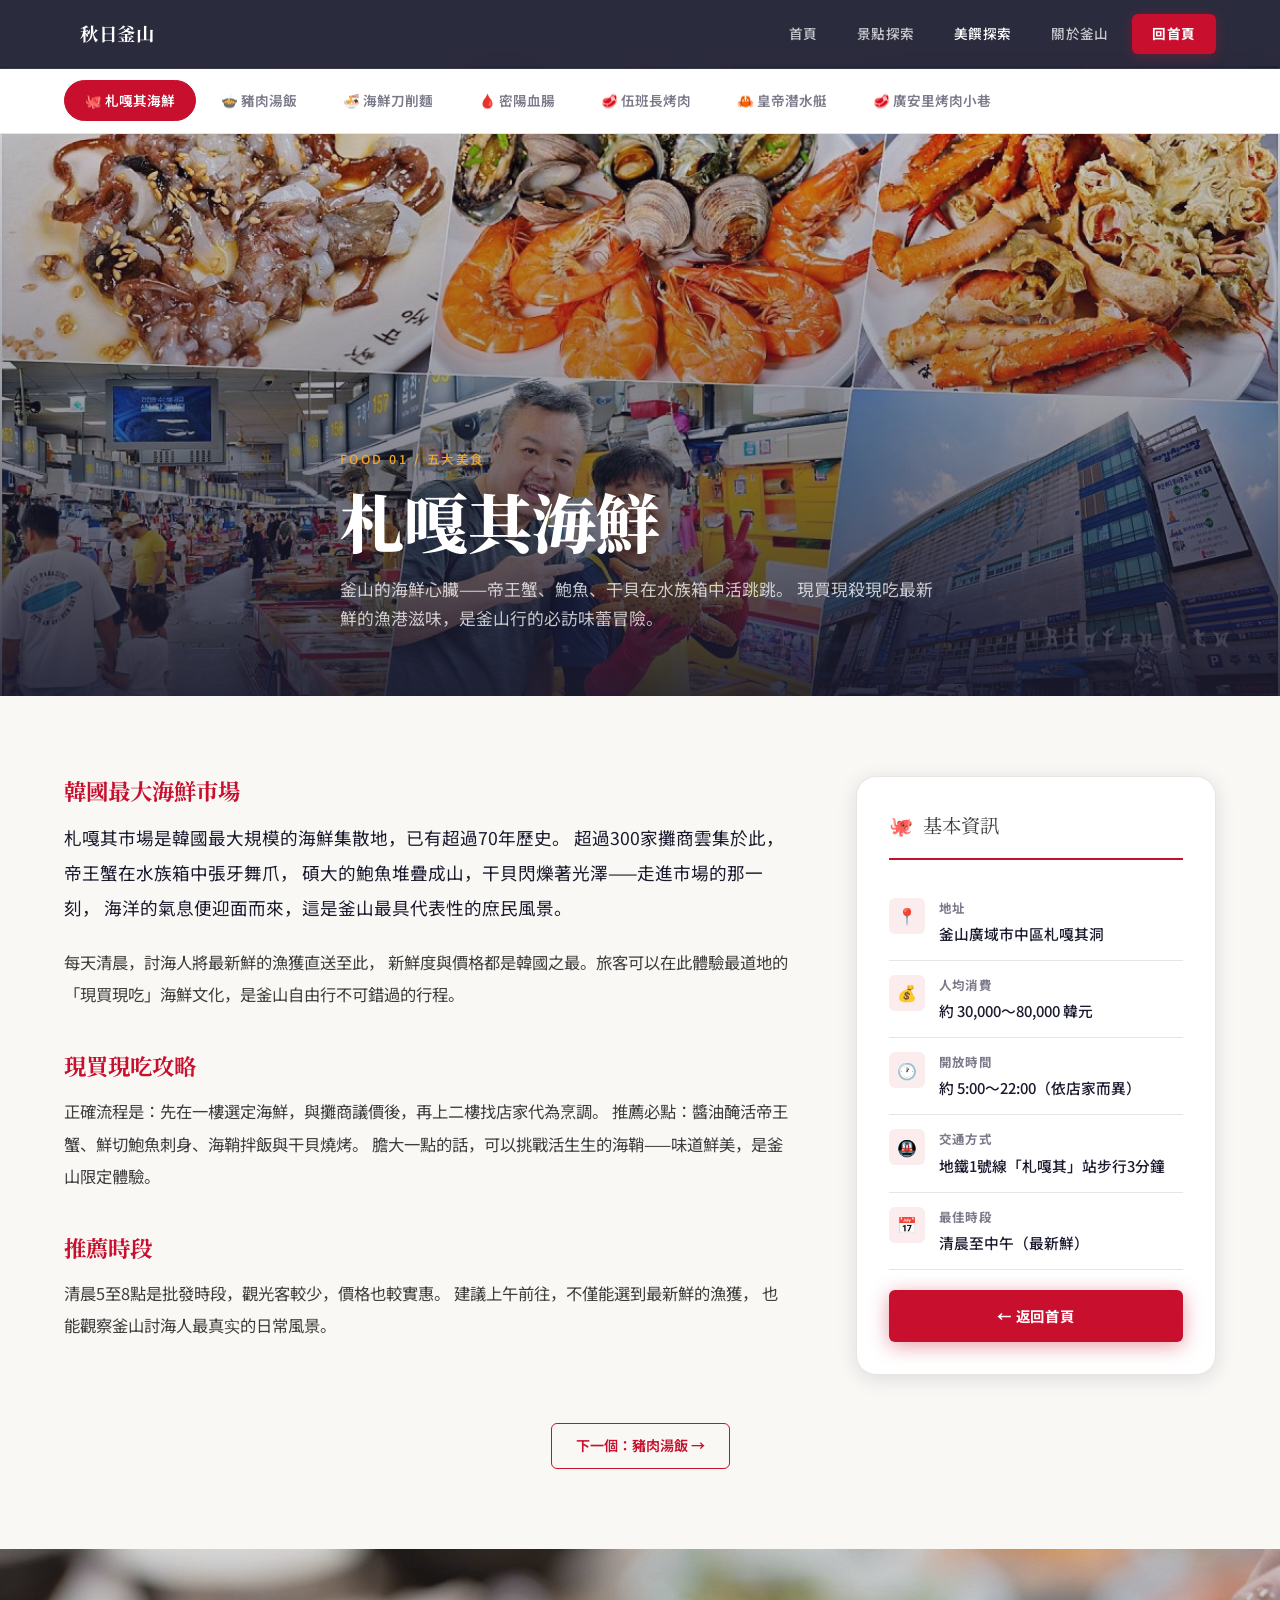
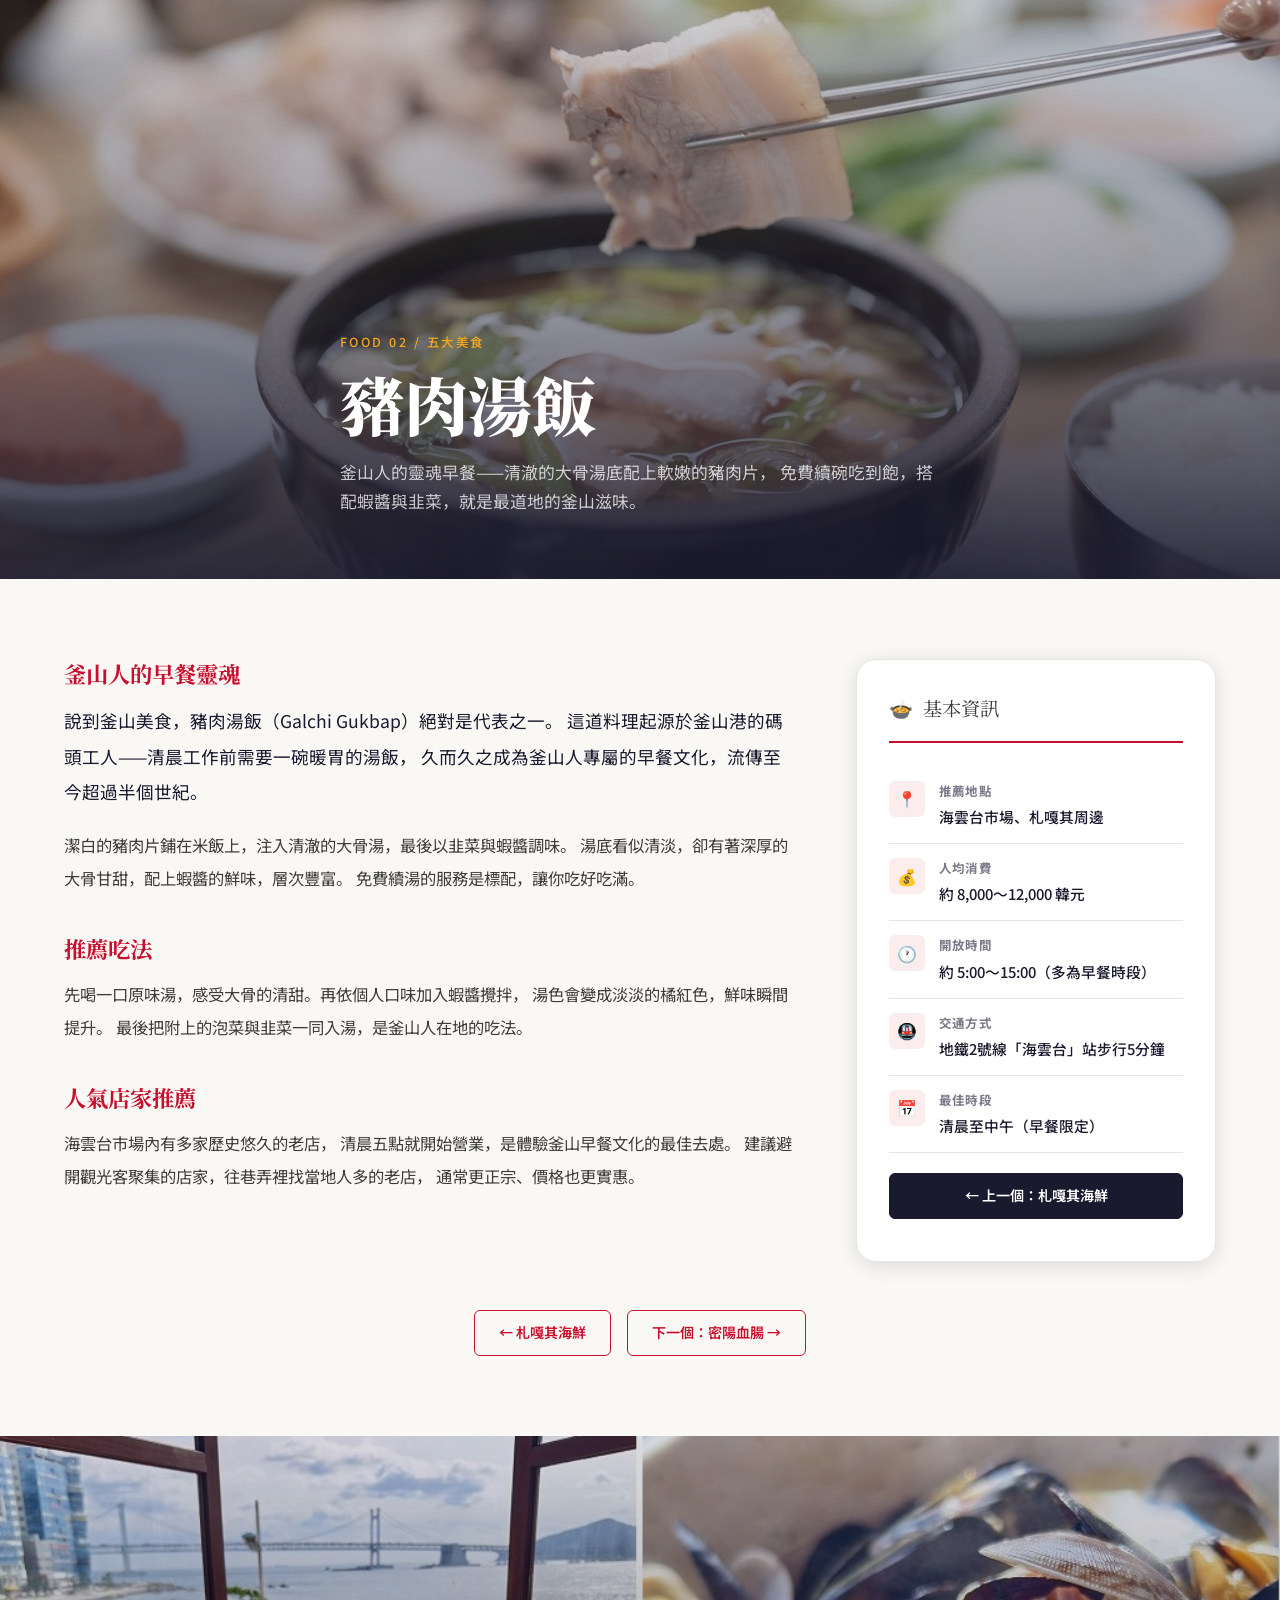
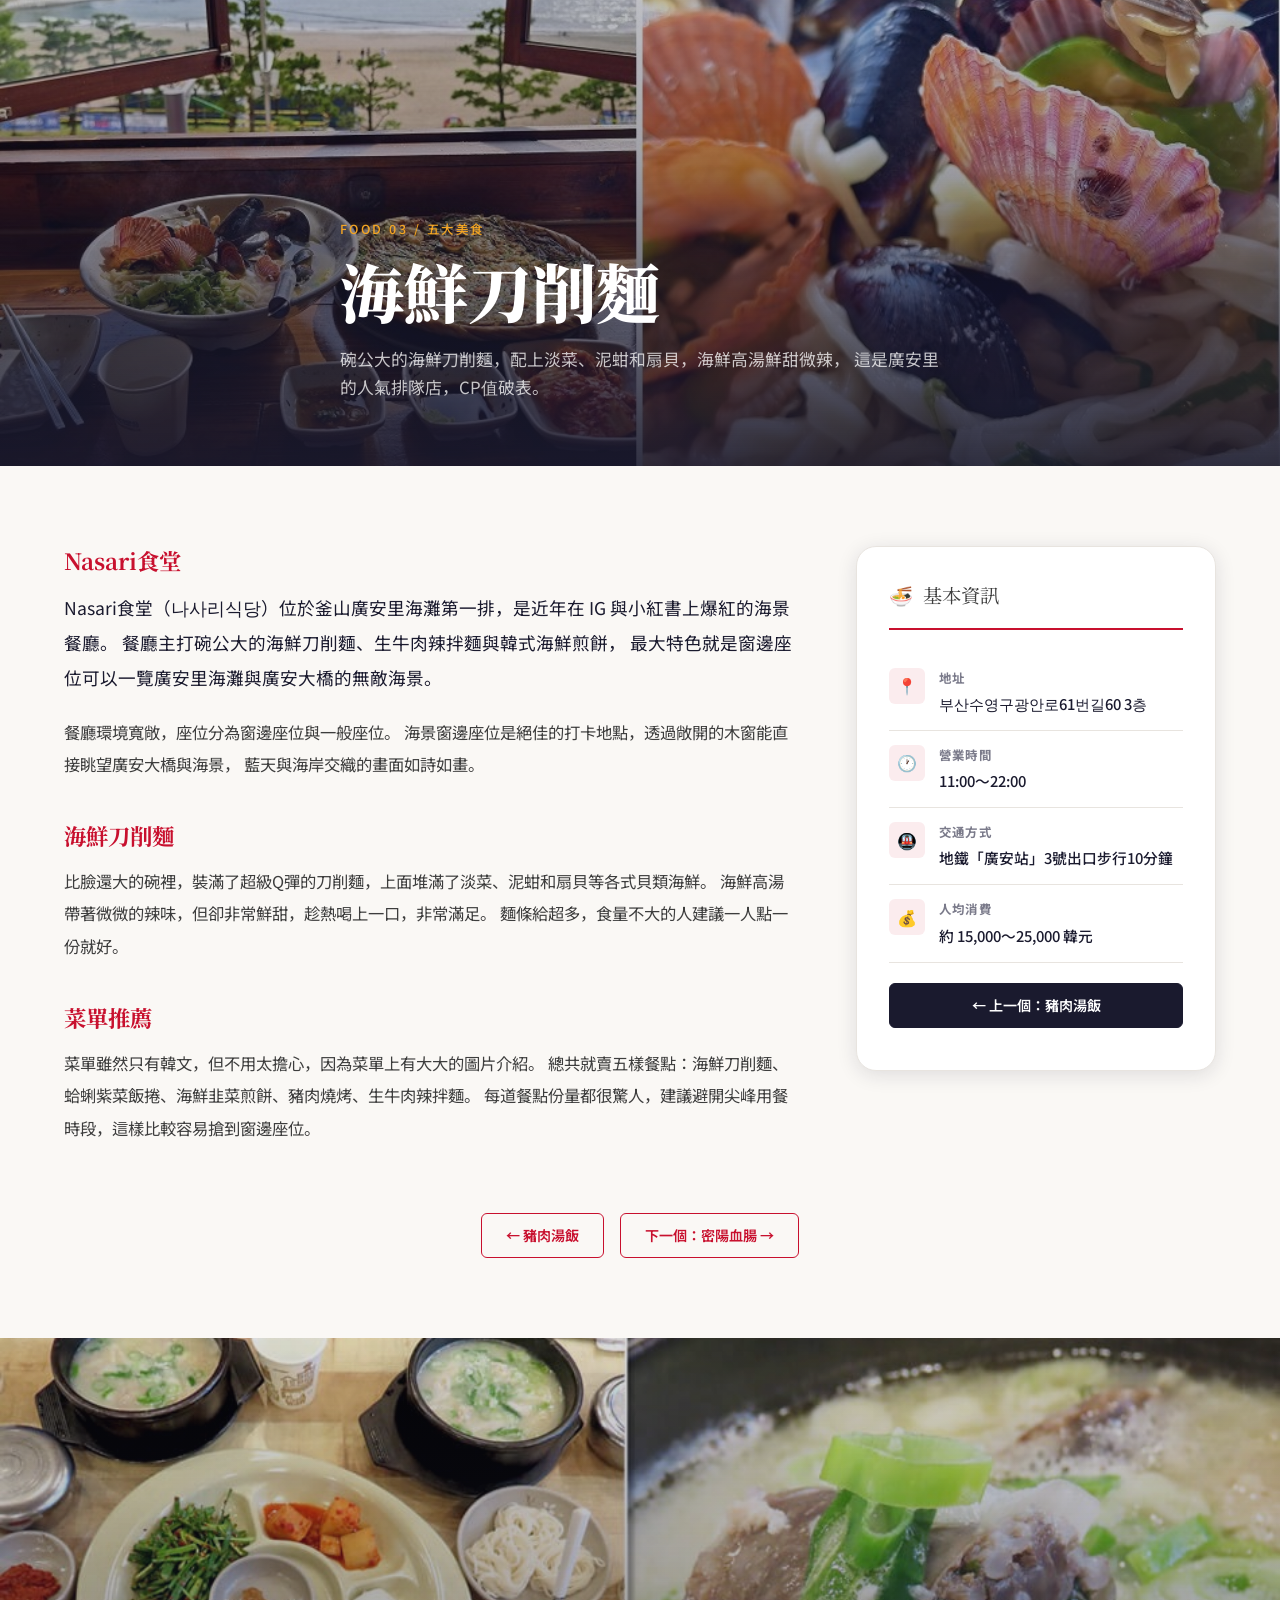
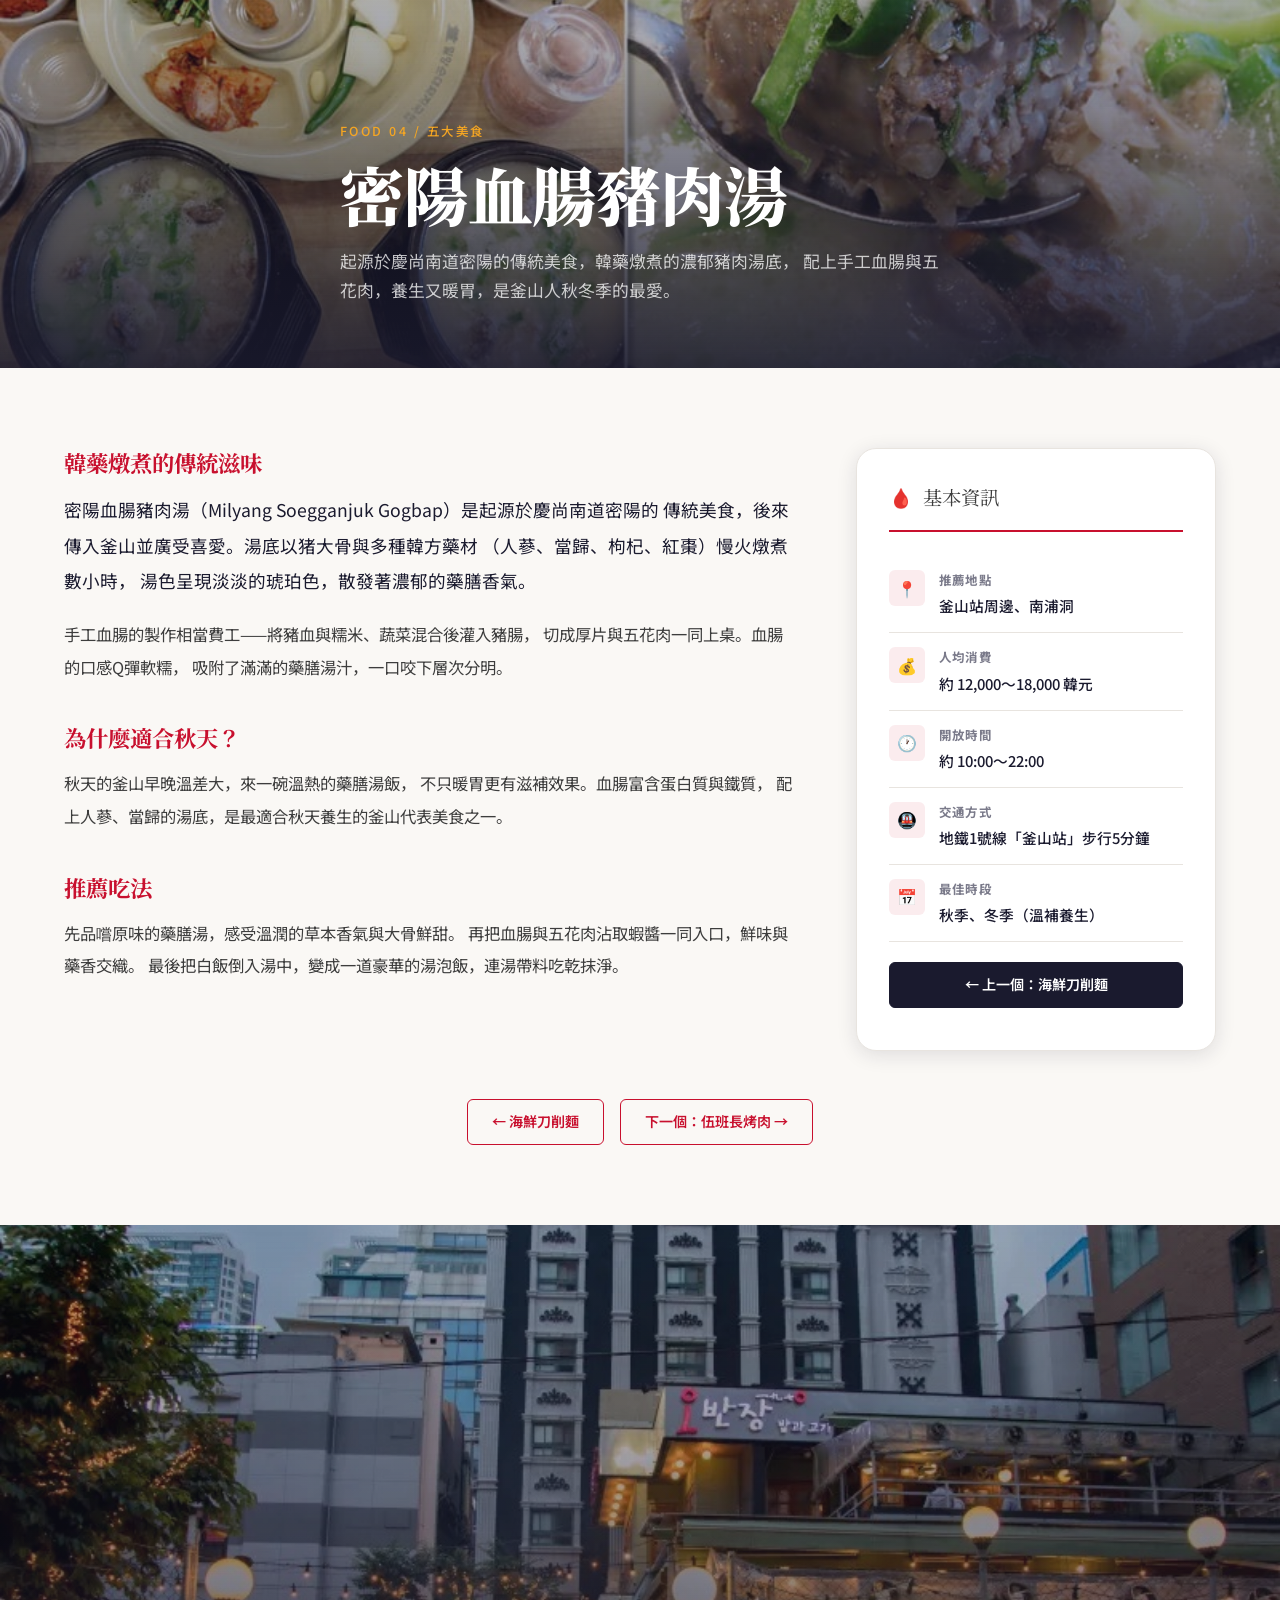
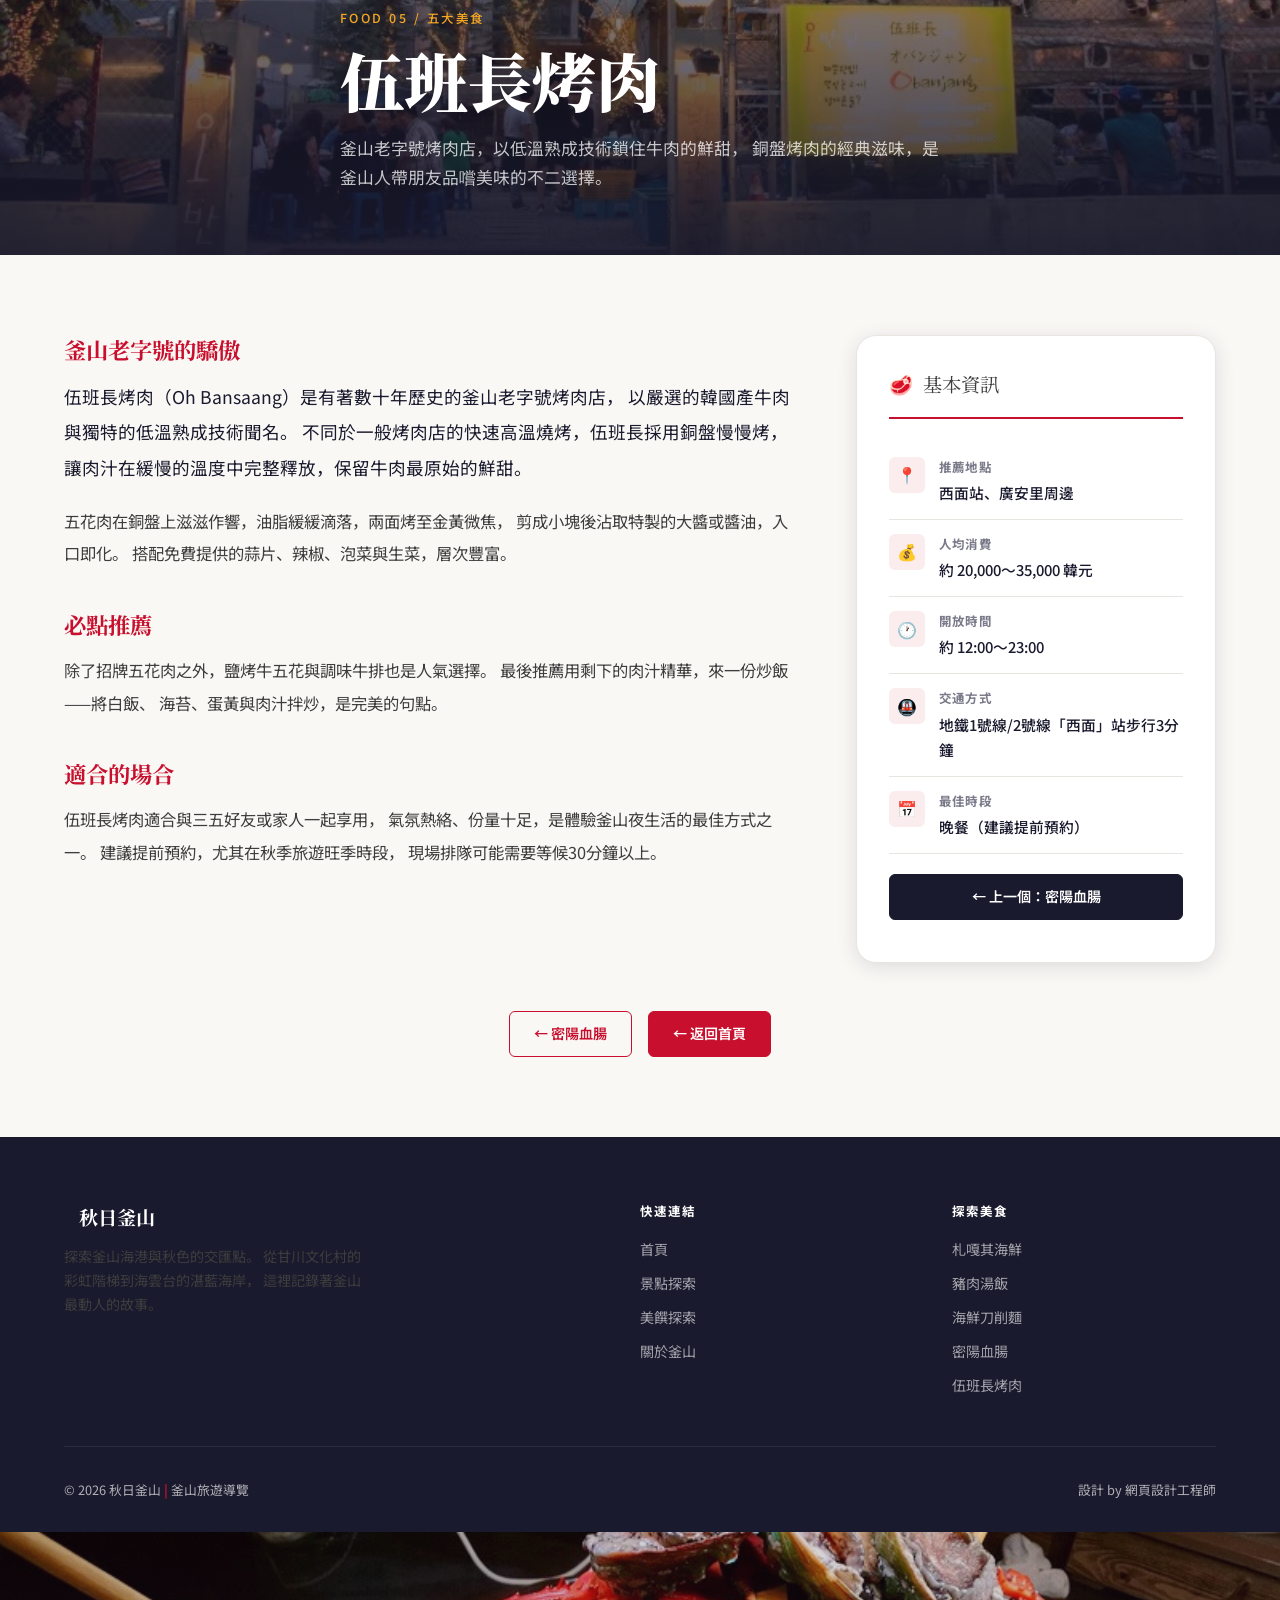
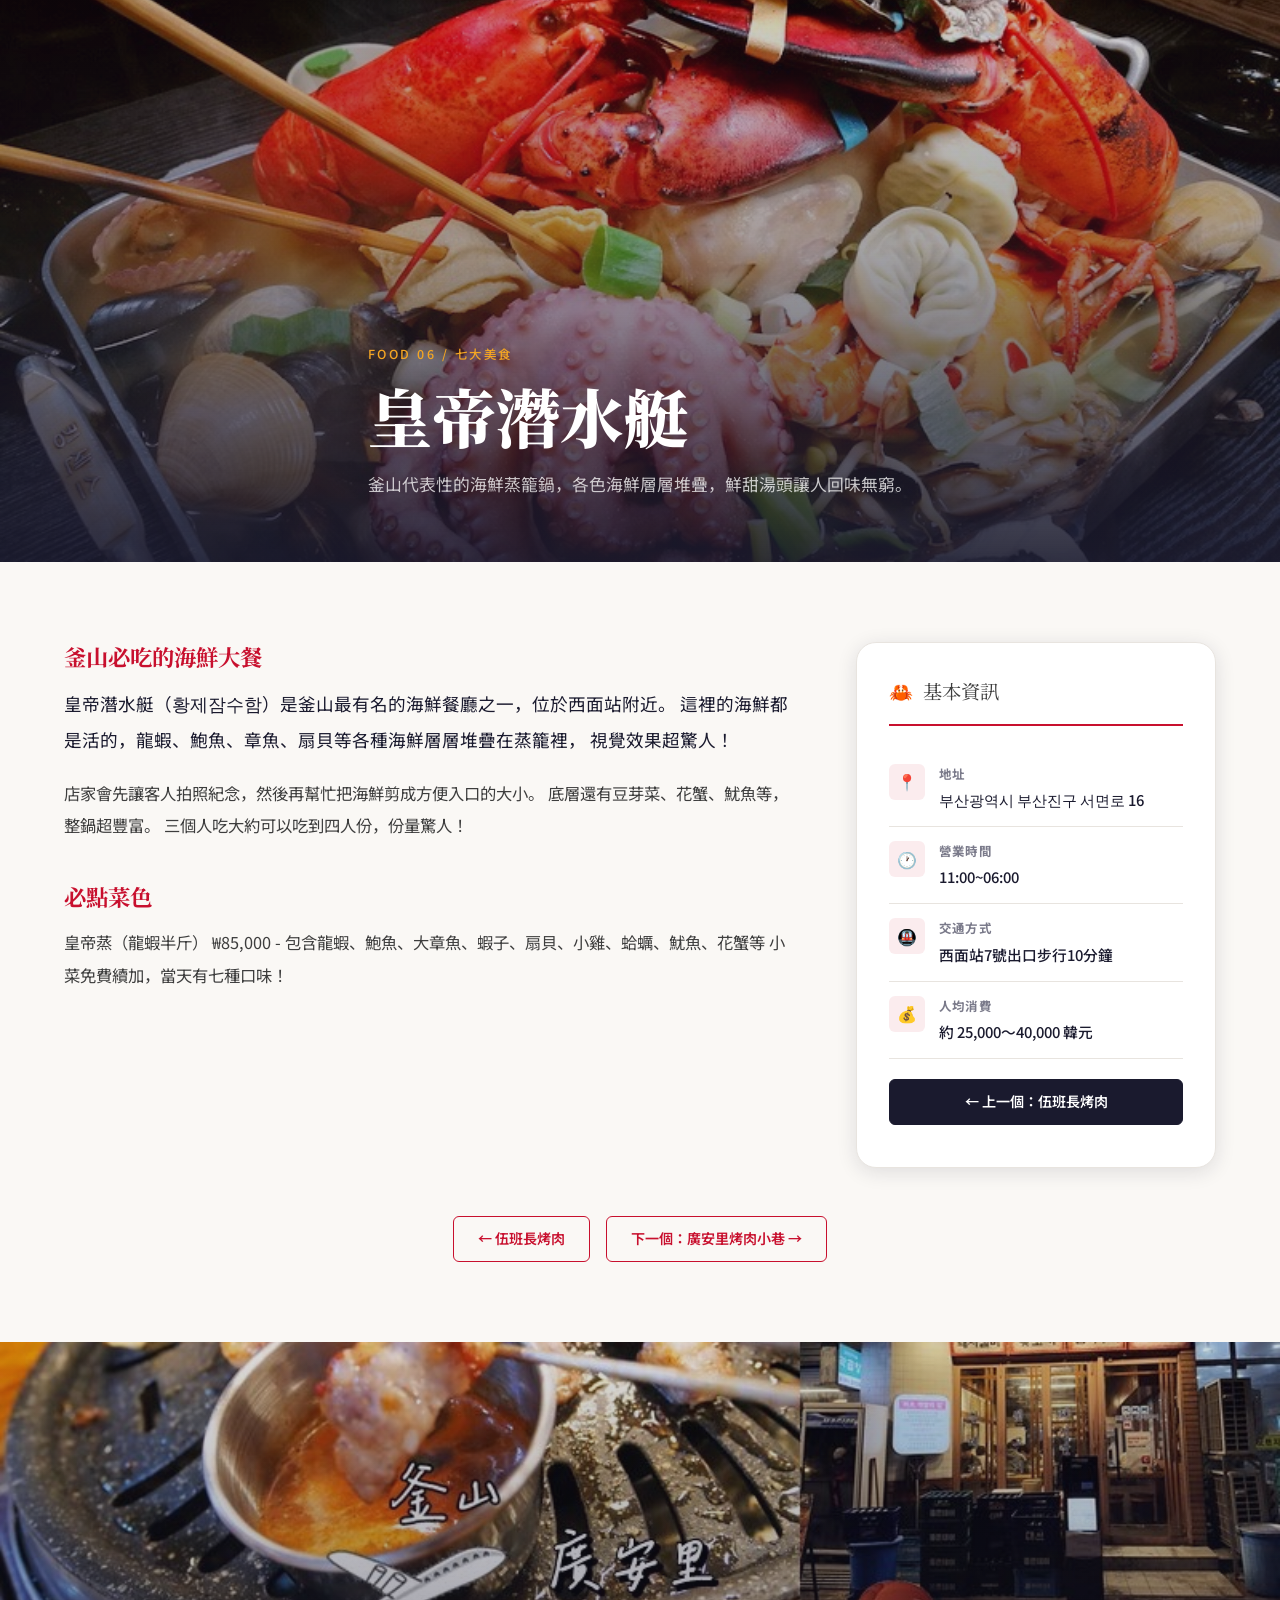
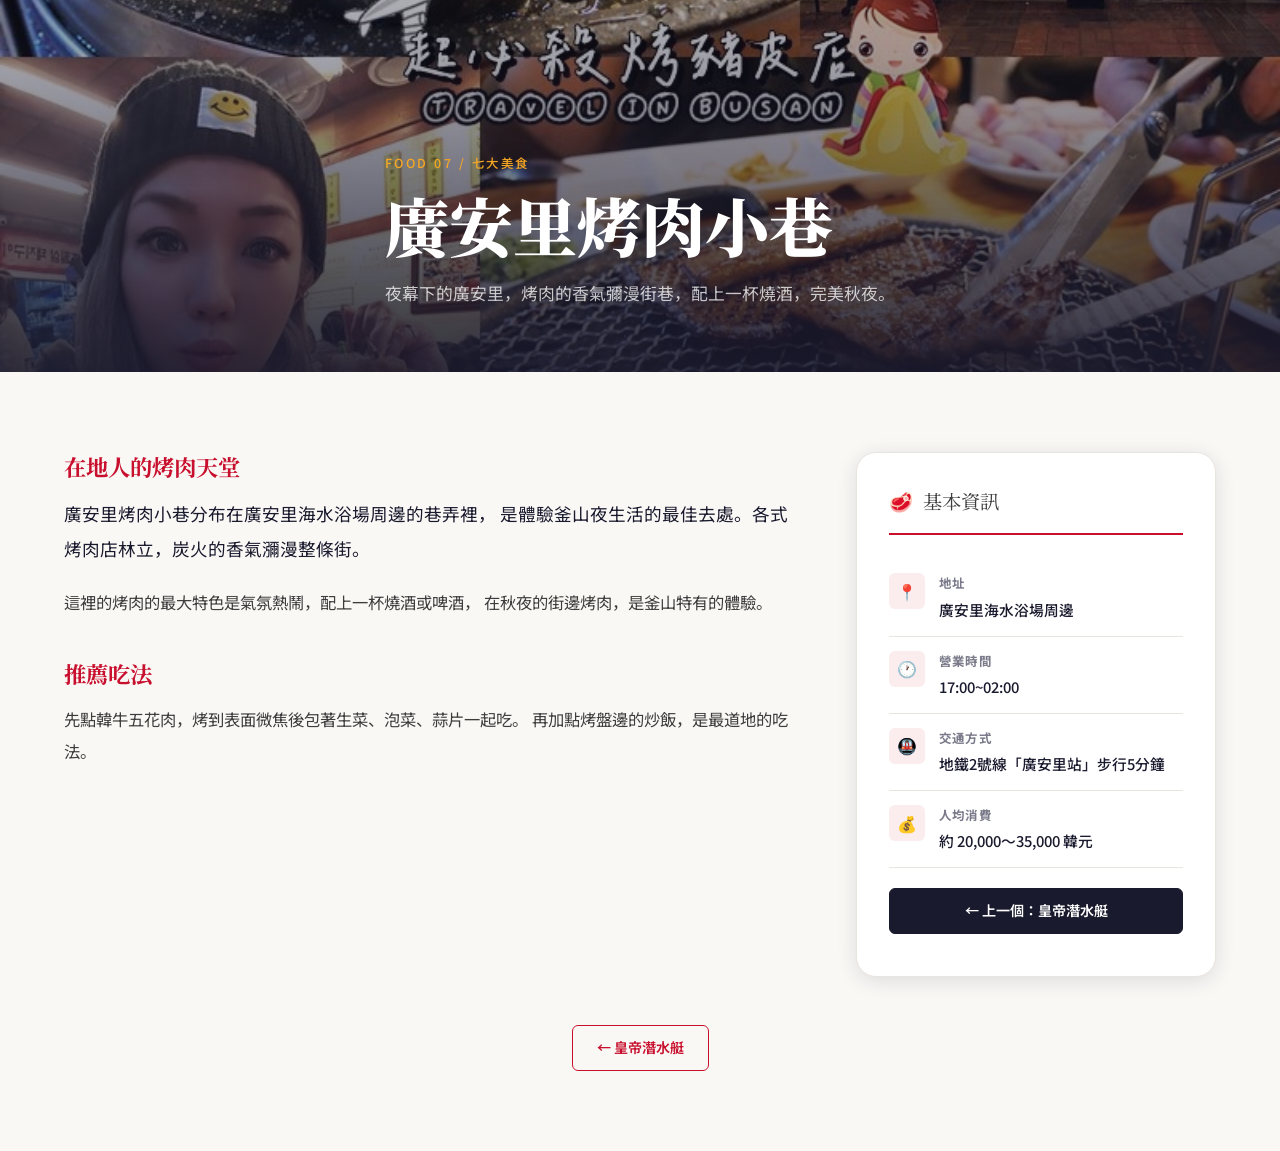
==== food.html @ 6a8ee2a2 "Fix food paths - 札嘎其&豬肉湯飯用food_08/food_09" ====
<!DOCTYPE html>
<html lang="zh-TW">
<head>
  <meta charset="UTF-8">
  <meta name="viewport" content="width=device-width, initial-scale=1.0">
  <title>美饌探索 | 秋日釜山</title>
  <meta name="description" content="探索釜山五大精選美食：札嘎其海鮮、豬肉湯飯、海鮮刀削麵、密陽血腸豬肉湯、伍班長烤肉。完整美食攻略與推薦。">
  <meta name="theme-color" content="#C8102E">

  <!-- Favicon -->
  <link rel="icon" type="image/svg+xml" href="data:image/svg+xml,<svg xmlns='http://www.w3.org/2000/svg' viewBox='0 0 100 100'><rect width='100' height='100' rx='16' fill='%230077B6'/><text y='.9em' font-size='80' x='50%' text-anchor='middle'>食</text></svg>">

  <!-- Google Fonts -->
  <link rel="preconnect" href="https://fonts.googleapis.com">
  <link rel="preconnect" href="https://fonts.gstatic.com" crossorigin>
  <link href="https://fonts.googleapis.com/css2?family=Noto+Serif+JP:wght@400;600;700;900&family=Noto+Sans+JP:wght@300;400;500;700&display=swap" rel="stylesheet">

  <!-- Stylesheet -->
  <link rel="stylesheet" href="css/style.css">

</head>
<body>

  <!-- ===================== HEADER ===================== -->
  <header class="header" id="header">
    <div class="container">
      <div class="header__inner">
        <a href="index.html" class="header__logo">
          <span class="header__logo-dot"></span>
          秋日釜山
        </a>

        <nav class="header__nav" id="headerNav">
          <a href="index.html" class="nav-link">首頁</a>
          <a href="spots.html" class="nav-link">景點探索</a>
          <a href="food.html" class="nav-link active">美饌探索</a>
          <a href="index.html#about-section" class="nav-link">關於釜山</a>
          <a href="index.html" class="nav-cta">回首頁</a>
        </nav>

        <button class="nav-toggle" id="navToggle" aria-label="開啟選單">
          <span></span>
          <span></span>
          <span></span>
        </button>
      </div>
    </div>
  </header>

  <!-- ===================== SPOTS NAVIGATION TABS ===================== -->
  <nav class="spots-nav">
    <div class="container">
      <div class="spots-nav__inner">
        <a href="#jagalchi-food" class="spots-nav__btn active" data-target="jagalchi-food">🐙 札嘎其海鮮</a>
        <a href="#galchi-gukbap" class="spots-nav__btn" data-target="galchi-gukbap">🍲 豬肉湯飯</a>
        <a href="#nasari" class="spots-nav__btn" data-target="nasari">🍜 海鮮刀削麵</a>
        <a href="#milyang" class="spots-nav__btn" data-target="milyang">🩸 密陽血腸</a>
        <a href="#ohbansang" class="spots-nav__btn" data-target="ohbansang">🥩 伍班長烤肉</a>
        <a href="#emperor-sub" class="spots-nav__btn" data-target="emperor-sub">🦀 皇帝潛水艇</a>
        <a href="#gwangalli-bbq" class="spots-nav__btn" data-target="gwangalli-bbq">🥩 廣安里烤肉小巷</a>
      </div>
    </div>
  </nav>

  <!-- ================================================================ -->
  <!-- FOOD 1: 札嘎其海鮮 -->
  <!-- ================================================================ -->
  <section class="spot-section" id="jagalchi-food">
    <div class="spot-hero">
      <div class="spot-hero__bg">
        <img src="images/food/food_08.jpg" alt="札嘎其海鮮" loading="eager">
      </div>
      <div class="spot-hero__overlay"></div>
      <div class="container">
        <div class="spot-hero__content">
          <p class="spot-hero__eyebrow">Food 01 / 五大美食</p>
          <h1 class="spot-hero__title">札嘎其海鮮</h1>
          <p class="spot-hero__subtitle">
            釜山的海鮮心臟——帝王蟹、鮑魚、干貝在水族箱中活跳跳。
            現買現殺現吃最新鮮的漁港滋味，是釜山行的必訪味蕾冒險。
          </p>
        </div>
      </div>
    </div>

    <div class="spot-detail">
      <div class="container">
        <div class="spot-detail__inner">
          <div class="spot-detail__main fade-in">
            <h3>韓國最大海鮮市場</h3>
            <p>
              札嘎其市場是韓國最大規模的海鮮集散地，已有超過70年歷史。
              超過300家攤商雲集於此，帝王蟹在水族箱中張牙舞爪，
              碩大的鮑魚堆疊成山，干貝閃爍著光澤——走進市場的那一刻，
              海洋的氣息便迎面而來，這是釜山最具代表性的庶民風景。
            </p>
            <p>
              每天清晨，討海人將最新鮮的漁獲直送至此，
              新鮮度與價格都是韓國之最。旅客可以在此體驗最道地的
              「現買現吃」海鮮文化，是釜山自由行不可錯過的行程。
            </p>

            <h3>現買現吃攻略</h3>
            <p>
              正確流程是：先在一樓選定海鮮，與攤商議價後，再上二樓找店家代為烹調。
              推薦必點：醬油醃活帝王蟹、鮮切鮑魚刺身、海鞘拌飯與干貝燒烤。
              膽大一點的話，可以挑戰活生生的海鞘——味道鮮美，是釜山限定體驗。
            </p>

            <h3>推薦時段</h3>
            <p>
              清晨5至8點是批發時段，觀光客較少，價格也較實惠。
              建議上午前往，不僅能選到最新鮮的漁獲，
              也能觀察釜山討海人最真实的日常風景。
            </p>
          </div>

          <aside class="spot-sidebar fade-in">
            <div class="spot-info-card">
              <div class="spot-info-card__title">
                <span>🐙</span> 基本資訊
              </div>
              <div class="spot-info-item">
                <div class="spot-info-item__icon">📍</div>
                <div>
                  <div class="spot-info-item__label">地址</div>
                  <div class="spot-info-item__value">釜山廣域市中區札嘎其洞</div>
                </div>
              </div>
              <div class="spot-info-item">
                <div class="spot-info-item__icon">💰</div>
                <div>
                  <div class="spot-info-item__label">人均消費</div>
                  <div class="spot-info-item__value">約 30,000〜80,000 韓元</div>
                </div>
              </div>
              <div class="spot-info-item">
                <div class="spot-info-item__icon">🕐</div>
                <div>
                  <div class="spot-info-item__label">開放時間</div>
                  <div class="spot-info-item__value">約 5:00〜22:00（依店家而異）</div>
                </div>
              </div>
              <div class="spot-info-item">
                <div class="spot-info-item__icon">🚇</div>
                <div>
                  <div class="spot-info-item__label">交通方式</div>
                  <div class="spot-info-item__value">地鐵1號線「札嘎其」站步行3分鐘</div>
                </div>
              </div>
              <div class="spot-info-item">
                <div class="spot-info-item__icon">📅</div>
                <div>
                  <div class="spot-info-item__label">最佳時段</div>
                  <div class="spot-info-item__value">清晨至中午（最新鮮）</div>
                </div>
              </div>
              <div style="margin-top: 20px;">
                <a href="index.html" class="btn btn--primary" style="width: 100%; justify-content: center;">
                  ← 返回首頁
                </a>
              </div>
            </div>
          </aside>
        </div>

        <div class="spot-detail-nav fade-in">
          <a href="#galchi-gukbap" class="spot-nav-btn">下一個：豬肉湯飯 →</a>
        </div>
      </div>
    </div>
  </section>

  <!-- ================================================================ -->
  <!-- FOOD 2: 豬肉湯飯 -->
  <!-- ================================================================ -->
  <section class="spot-section" id="galchi-gukbap">
    <div class="spot-hero">
      <div class="spot-hero__bg">
        <img src="images/food/food_09.jpg" alt="豬肉湯飯" loading="lazy">
      </div>
      <div class="spot-hero__overlay"></div>
      <div class="container">
        <div class="spot-hero__content">
          <p class="spot-hero__eyebrow">Food 02 / 五大美食</p>
          <h1 class="spot-hero__title">豬肉湯飯</h1>
          <p class="spot-hero__subtitle">
            釜山人的靈魂早餐——清澈的大骨湯底配上軟嫩的豬肉片，
            免費續碗吃到飽，搭配蝦醬與韭菜，就是最道地的釜山滋味。
          </p>
        </div>
      </div>
    </div>

    <div class="spot-detail">
      <div class="container">
        <div class="spot-detail__inner">
          <div class="spot-detail__main fade-in">
            <h3>釜山人的早餐靈魂</h3>
            <p>
              說到釜山美食，豬肉湯飯（Galchi Gukbap）絕對是代表之一。
              這道料理起源於釜山港的碼頭工人——清晨工作前需要一碗暖胃的湯飯，
              久而久之成為釜山人專屬的早餐文化，流傳至今超過半個世紀。
            </p>
            <p>
              潔白的豬肉片鋪在米飯上，注入清澈的大骨湯，最後以韭菜與蝦醬調味。
              湯底看似清淡，卻有著深厚的大骨甘甜，配上蝦醬的鮮味，層次豐富。
              免費續湯的服務是標配，讓你吃好吃滿。
            </p>

            <h3>推薦吃法</h3>
            <p>
              先喝一口原味湯，感受大骨的清甜。再依個人口味加入蝦醬攪拌，
              湯色會變成淡淡的橘紅色，鮮味瞬間提升。
              最後把附上的泡菜與韭菜一同入湯，是釜山人在地的吃法。
            </p>

            <h3>人氣店家推薦</h3>
            <p>
              海雲台市場內有多家歷史悠久的老店，
              清晨五點就開始營業，是體驗釜山早餐文化的最佳去處。
              建議避開觀光客聚集的店家，往巷弄裡找當地人多的老店，
              通常更正宗、價格也更實惠。
            </p>
          </div>

          <aside class="spot-sidebar fade-in">
            <div class="spot-info-card">
              <div class="spot-info-card__title">
                <span>🍲</span> 基本資訊
              </div>
              <div class="spot-info-item">
                <div class="spot-info-item__icon">📍</div>
                <div>
                  <div class="spot-info-item__label">推薦地點</div>
                  <div class="spot-info-item__value">海雲台市場、札嘎其周邊</div>
                </div>
              </div>
              <div class="spot-info-item">
                <div class="spot-info-item__icon">💰</div>
                <div>
                  <div class="spot-info-item__label">人均消費</div>
                  <div class="spot-info-item__value">約 8,000〜12,000 韓元</div>
                </div>
              </div>
              <div class="spot-info-item">
                <div class="spot-info-item__icon">🕐</div>
                <div>
                  <div class="spot-info-item__label">開放時間</div>
                  <div class="spot-info-item__value">約 5:00〜15:00（多為早餐時段）</div>
                </div>
              </div>
              <div class="spot-info-item">
                <div class="spot-info-item__icon">🚇</div>
                <div>
                  <div class="spot-info-item__label">交通方式</div>
                  <div class="spot-info-item__value">地鐵2號線「海雲台」站步行5分鐘</div>
                </div>
              </div>
              <div class="spot-info-item">
                <div class="spot-info-item__icon">📅</div>
                <div>
                  <div class="spot-info-item__label">最佳時段</div>
                  <div class="spot-info-item__value">清晨至中午（早餐限定）</div>
                </div>
              </div>
              <div style="margin-top: 20px;">
                <a href="#jagalchi-food" class="spot-nav-btn spot-nav-btn--back" style="width: 100%; justify-content: center; margin-bottom: 10px; display: flex;">
                  ← 上一個：札嘎其海鮮
                </a>
              </div>
            </div>
          </aside>
        </div>

        <div class="spot-detail-nav fade-in">
          <a href="#jagalchi-food" class="spot-nav-btn">← 札嘎其海鮮</a>
          <a href="#nasari" class="spot-nav-btn">下一個：密陽血腸 →</a>
        </div>
      </div>
    </div>
  </section>

  <!-- ================================================================ -->
  <!-- FOOD 3: 海鮮刀削麵 -->
  <!-- ================================================================ -->
  <section class="spot-section" id="nasari">
    <div class="spot-hero">
      <div class="spot-hero__bg">
        <img src="images/food/food_06.jpg" alt="海鮮刀削麵" loading="lazy">
      </div>
      <div class="spot-hero__overlay"></div>
      <div class="container">
        <div class="spot-hero__content">
          <p class="spot-hero__eyebrow">Food 03 / 五大美食</p>
          <h1 class="spot-hero__title">海鮮刀削麵</h1>
          <p class="spot-hero__subtitle">
            碗公大的海鮮刀削麵，配上淡菜、泥蚶和扇貝，海鮮高湯鮮甜微辣，
            這是廣安里的人氣排隊店，CP值破表。
          </p>
        </div>
      </div>
    </div>

    <div class="spot-detail">
      <div class="container">
        <div class="spot-detail__inner">
          <div class="spot-detail__main fade-in">
            <h3>Nasari食堂</h3>
            <p>
              Nasari食堂（나사리식당）位於釜山廣安里海灘第一排，是近年在 IG 與小紅書上爆紅的海景餐廳。
              餐廳主打碗公大的海鮮刀削麵、生牛肉辣拌麵與韓式海鮮煎餅，
              最大特色就是窗邊座位可以一覽廣安里海灘與廣安大橋的無敵海景。
            </p>
            <p>
              餐廳環境寬敞，座位分為窗邊座位與一般座位。
              海景窗邊座位是絕佳的打卡地點，透過敞開的木窗能直接眺望廣安大橋與海景，
              藍天與海岸交織的畫面如詩如畫。
            </p>

            <h3>海鮮刀削麵</h3>
            <p>
              比臉還大的碗裡，裝滿了超級Q彈的刀削麵，上面堆滿了淡菜、泥蚶和扇貝等各式貝類海鮮。
              海鮮高湯帶著微微的辣味，但卻非常鮮甜，趁熱喝上一口，非常滿足。
              麵條給超多，食量不大的人建議一人點一份就好。
            </p>

            <h3>菜單推薦</h3>
            <p>
              菜單雖然只有韓文，但不用太擔心，因為菜單上有大大的圖片介紹。
              總共就賣五樣餐點：海鮮刀削麵、蛤蜊紫菜飯捲、海鮮韭菜煎餅、豬肉燒烤、生牛肉辣拌麵。
              每道餐點份量都很驚人，建議避開尖峰用餐時段，這樣比較容易搶到窗邊座位。
            </p>
          </div>

          <aside class="spot-sidebar fade-in">
            <div class="spot-info-card">
              <div class="spot-info-card__title">
                <span>🍜</span> 基本資訊
              </div>
              <div class="spot-info-item">
                <div class="spot-info-item__icon">📍</div>
                <div>
                  <div class="spot-info-item__label">地址</div>
                  <div class="spot-info-item__value">부산수영구광안로61번길60 3층</div>
                </div>
              </div>
              <div class="spot-info-item">
                <div class="spot-info-item__icon">🕐</div>
                <div>
                  <div class="spot-info-item__label">營業時間</div>
                  <div class="spot-info-item__value">11:00〜22:00</div>
                </div>
              </div>
              <div class="spot-info-item">
                <div class="spot-info-item__icon">🚇</div>
                <div>
                  <div class="spot-info-item__label">交通方式</div>
                  <div class="spot-info-item__value">地鐵「廣安站」3號出口步行10分鐘</div>
                </div>
              </div>
              <div class="spot-info-item">
                <div class="spot-info-item__icon">💰</div>
                <div>
                  <div class="spot-info-item__label">人均消費</div>
                  <div class="spot-info-item__value">約 15,000〜25,000 韓元</div>
                </div>
              </div>
              <div style="margin-top: 20px;">
                <a href="#galchi-gukbap" class="spot-nav-btn spot-nav-btn--back" style="width: 100%; justify-content: center; margin-bottom: 10px; display: flex;">
                  ← 上一個：豬肉湯飯
                </a>
              </div>
            </div>
          </aside>
        </div>

        <div class="spot-detail-nav fade-in">
          <a href="#galchi-gukbap" class="spot-nav-btn">← 豬肉湯飯</a>
          <a href="#milyang" class="spot-nav-btn">下一個：密陽血腸 →</a>
        </div>
      </div>
    </div>
  </section>

  <!-- ================================================================ -->
  <!-- FOOD 4: 密陽血腸 -->
  <!-- ================================================================ -->
  <section class="spot-section" id="milyang">
    <div class="spot-hero">
      <div class="spot-hero__bg">
        <img src="images/food/food_04.jpg" alt="炸雞配啤酒" loading="lazy">
      </div>
      <div class="spot-hero__overlay"></div>
      <div class="container">
        <div class="spot-hero__content">
          <p class="spot-hero__eyebrow">Food 04 / 五大美食</p>
          <h1 class="spot-hero__title">密陽血腸豬肉湯</h1>
          <p class="spot-hero__subtitle">
            起源於慶尚南道密陽的傳統美食，韓藥燉煮的濃郁豬肉湯底，
            配上手工血腸與五花肉，養生又暖胃，是釜山人秋冬季的最愛。
          </p>
        </div>
      </div>
    </div>

    <div class="spot-detail">
      <div class="container">
        <div class="spot-detail__inner">
          <div class="spot-detail__main fade-in">
            <h3>韓藥燉煮的傳統滋味</h3>
            <p>
              密陽血腸豬肉湯（Milyang Soegganjuk Gogbap）是起源於慶尚南道密陽的
              傳統美食，後來傳入釜山並廣受喜愛。湯底以猪大骨與多種韓方藥材
              （人蔘、當歸、枸杞、紅棗）慢火燉煮數小時，
              湯色呈現淡淡的琥珀色，散發著濃郁的藥膳香氣。
            </p>
            <p>
              手工血腸的製作相當費工——將豬血與糯米、蔬菜混合後灌入豬腸，
              切成厚片與五花肉一同上桌。血腸的口感Q彈軟糯，
              吸附了滿滿的藥膳湯汁，一口咬下層次分明。
            </p>

            <h3>為什麼適合秋天？</h3>
            <p>
              秋天的釜山早晚溫差大，來一碗溫熱的藥膳湯飯，
              不只暖胃更有滋補效果。血腸富含蛋白質與鐵質，
              配上人蔘、當歸的湯底，是最適合秋天養生的釜山代表美食之一。
            </p>

            <h3>推薦吃法</h3>
            <p>
              先品嚐原味的藥膳湯，感受溫潤的草本香氣與大骨鮮甜。
              再把血腸與五花肉沾取蝦醬一同入口，鮮味與藥香交織。
              最後把白飯倒入湯中，變成一道豪華的湯泡飯，連湯帶料吃乾抹淨。
            </p>
          </div>

          <aside class="spot-sidebar fade-in">
            <div class="spot-info-card">
              <div class="spot-info-card__title">
                <span>🩸</span> 基本資訊
              </div>
              <div class="spot-info-item">
                <div class="spot-info-item__icon">📍</div>
                <div>
                  <div class="spot-info-item__label">推薦地點</div>
                  <div class="spot-info-item__value">釜山站周邊、南浦洞</div>
                </div>
              </div>
              <div class="spot-info-item">
                <div class="spot-info-item__icon">💰</div>
                <div>
                  <div class="spot-info-item__label">人均消費</div>
                  <div class="spot-info-item__value">約 12,000〜18,000 韓元</div>
                </div>
              </div>
              <div class="spot-info-item">
                <div class="spot-info-item__icon">🕐</div>
                <div>
                  <div class="spot-info-item__label">開放時間</div>
                  <div class="spot-info-item__value">約 10:00〜22:00</div>
                </div>
              </div>
              <div class="spot-info-item">
                <div class="spot-info-item__icon">🚇</div>
                <div>
                  <div class="spot-info-item__label">交通方式</div>
                  <div class="spot-info-item__value">地鐵1號線「釜山站」步行5分鐘</div>
                </div>
              </div>
              <div class="spot-info-item">
                <div class="spot-info-item__icon">📅</div>
                <div>
                  <div class="spot-info-item__label">最佳時段</div>
                  <div class="spot-info-item__value">秋季、冬季（溫補養生）</div>
                </div>
              </div>
              <div style="margin-top: 20px;">
                <a href="#nasari" class="spot-nav-btn spot-nav-btn--back" style="width: 100%; justify-content: center; margin-bottom: 10px; display: flex;">
                  ← 上一個：海鮮刀削麵
                </a>
              </div>
            </div>
          </aside>
        </div>

        <div class="spot-detail-nav fade-in">
          <a href="#nasari" class="spot-nav-btn">← 海鮮刀削麵</a>
          <a href="#ohbansang" class="spot-nav-btn">下一個：伍班長烤肉 →</a>
        </div>
      </div>
    </div>
  </section>

  <!-- ================================================================ -->
  <!-- FOOD 5: 伍班長烤肉 -->
  <!-- ================================================================ -->
  <section class="spot-section" id="ohbansang">
    <div class="spot-hero">
      <div class="spot-hero__bg">
        <img src="images/food/food_05.jpg" alt="黑糖餅" loading="lazy">
      </div>
      <div class="spot-hero__overlay"></div>
      <div class="container">
        <div class="spot-hero__content">
          <p class="spot-hero__eyebrow">Food 05 / 五大美食</p>
          <h1 class="spot-hero__title">伍班長烤肉</h1>
          <p class="spot-hero__subtitle">
            釜山老字號烤肉店，以低溫熟成技術鎖住牛肉的鮮甜，
            銅盤烤肉的經典滋味，是釜山人帶朋友品嚐美味的不二選擇。
          </p>
        </div>
      </div>
    </div>

    <div class="spot-detail">
      <div class="container">
        <div class="spot-detail__inner">
          <div class="spot-detail__main fade-in">
            <h3>釜山老字號的驕傲</h3>
            <p>
              伍班長烤肉（Oh Bansaang）是有著數十年歷史的釜山老字號烤肉店，
              以嚴選的韓國產牛肉與獨特的低溫熟成技術聞名。
              不同於一般烤肉店的快速高溫燒烤，伍班長採用銅盤慢慢烤，
              讓肉汁在緩慢的溫度中完整釋放，保留牛肉最原始的鮮甜。
            </p>
            <p>
              五花肉在銅盤上滋滋作響，油脂緩緩滴落，兩面烤至金黃微焦，
              剪成小塊後沾取特製的大醬或醬油，入口即化。
              搭配免費提供的蒜片、辣椒、泡菜與生菜，層次豐富。
            </p>

            <h3>必點推薦</h3>
            <p>
              除了招牌五花肉之外，鹽烤牛五花與調味牛排也是人氣選擇。
              最後推薦用剩下的肉汁精華，來一份炒飯——將白飯、
              海苔、蛋黃與肉汁拌炒，是完美的句點。
            </p>

            <h3>適合的場合</h3>
            <p>
              伍班長烤肉適合與三五好友或家人一起享用，
              氣氛熱絡、份量十足，是體驗釜山夜生活的最佳方式之一。
              建議提前預約，尤其在秋季旅遊旺季時段，
              現場排隊可能需要等候30分鐘以上。
            </p>
          </div>

          <aside class="spot-sidebar fade-in">
            <div class="spot-info-card">
              <div class="spot-info-card__title">
                <span>🥩</span> 基本資訊
              </div>
              <div class="spot-info-item">
                <div class="spot-info-item__icon">📍</div>
                <div>
                  <div class="spot-info-item__label">推薦地點</div>
                  <div class="spot-info-item__value">西面站、廣安里周邊</div>
                </div>
              </div>
              <div class="spot-info-item">
                <div class="spot-info-item__icon">💰</div>
                <div>
                  <div class="spot-info-item__label">人均消費</div>
                  <div class="spot-info-item__value">約 20,000〜35,000 韓元</div>
                </div>
              </div>
              <div class="spot-info-item">
                <div class="spot-info-item__icon">🕐</div>
                <div>
                  <div class="spot-info-item__label">開放時間</div>
                  <div class="spot-info-item__value">約 12:00〜23:00</div>
                </div>
              </div>
              <div class="spot-info-item">
                <div class="spot-info-item__icon">🚇</div>
                <div>
                  <div class="spot-info-item__label">交通方式</div>
                  <div class="spot-info-item__value">地鐵1號線/2號線「西面」站步行3分鐘</div>
                </div>
              </div>
              <div class="spot-info-item">
                <div class="spot-info-item__icon">📅</div>
                <div>
                  <div class="spot-info-item__label">最佳時段</div>
                  <div class="spot-info-item__value">晚餐（建議提前預約）</div>
                </div>
              </div>
              <div style="margin-top: 20px;">
                <a href="#milyang" class="spot-nav-btn spot-nav-btn--back" style="width: 100%; justify-content: center; margin-bottom: 10px; display: flex;">
                  ← 上一個：密陽血腸
                </a>
              </div>
            </div>
          </aside>
        </div>

        <div class="spot-detail-nav fade-in">
          <a href="#milyang" class="spot-nav-btn">← 密陽血腸</a>
          <a href="index.html" class="spot-nav-btn" style="background: var(--primary); color: #fff; border-color: var(--primary);">
            ← 返回首頁
          </a>
        </div>
      </div>
    </div>
  </section>

  <!-- ===================== FOOTER ===================== -->
  <footer class="footer">
    <div class="container">
      <div class="footer__grid">
        <div>
          <div class="footer__brand-name">
            <span class="dot"></span>
            秋日釜山
          </div>
          <p class="footer__brand-desc">
            探索釜山海港與秋色的交匯點。
            從甘川文化村的彩虹階梯到海雲台的湛藍海岸，
            這裡記錄著釜山最動人的故事。
          </p>
        </div>
        <div>
          <div class="footer__col-title">快速連結</div>
          <div class="footer__links">
            <a href="index.html">首頁</a>
            <a href="spots.html">景點探索</a>
            <a href="food.html">美饌探索</a>
            <a href="index.html#about-section">關於釜山</a>
          </div>
        </div>
        <div>
          <div class="footer__col-title">探索美食</div>
          <div class="footer__links">
            <a href="#jagalchi-food">札嘎其海鮮</a>
            <a href="#galchi-gukbap">豬肉湯飯</a>
            <a href="#nasari">海鮮刀削麵</a>
            <a href="#milyang">密陽血腸</a>
            <a href="#ohbansang">伍班長烤肉</a>
          </div>
        </div>
      </div>

      <div class="footer__bottom">
        <span>© 2026 秋日釜山 <span class="footer__accent">|</span> 釜山旅遊導覽</span>
        <span>設計 by 網頁設計工程師</span>
      </div>
    </div>
  </footer>

  <!-- Scripts -->
  <script src="js/main.js"></script>
</body>
</html>
  <!-- ================================================================ -->
  <!-- FOOD 6: 皇帝潛水艇 -->
  <!-- ================================================================ -->
  <section class="spot-section" id="emperor-sub">
    <div class="spot-hero">
      <div class="spot-hero__bg">
        <img src="images/food/food_01.jpg" alt="皇帝潛水艇" loading="lazy">
      </div>
      <div class="spot-hero__overlay"></div>
      <div class="container">
        <div class="spot-hero__content">
          <p class="spot-hero__eyebrow">Food 06 / 七大美食</p>
          <h1 class="spot-hero__title">皇帝潛水艇</h1>
          <p class="spot-hero__subtitle">
            釜山代表性的海鮮蒸籠鍋，各色海鮮層層堆疊，鮮甜湯頭讓人回味無窮。
          </p>
        </div>
      </div>
    </div>

    <div class="spot-detail">
      <div class="container">
        <div class="spot-detail__inner">
          <div class="spot-detail__main fade-in">
            <h3>釜山必吃的海鮮大餐</h3>
            <p>
              皇帝潛水艇（황제잠수함）是釜山最有名的海鮮餐廳之一，位於西面站附近。
              這裡的海鮮都是活的，龍蝦、鮑魚、章魚、扇貝等各種海鮮層層堆疊在蒸籠裡，
              視覺效果超驚人！
            </p>
            <p>
              店家會先讓客人拍照紀念，然後再幫忙把海鮮剪成方便入口的大小。
              底層還有豆芽菜、花蟹、魷魚等，整鍋超豐富。
              三個人吃大約可以吃到四人份，份量驚人！
            </p>

            <h3>必點菜色</h3>
            <p>
              皇帝蒸（龍蝦半斤） ₩85,000 - 包含龍蝦、鮑魚、大章魚、蝦子、扇貝、小雞、蛤蠣、魷魚、花蟹等
              小菜免費續加，當天有七種口味！
            </p>
          </div>

          <aside class="spot-sidebar fade-in">
            <div class="spot-info-card">
              <div class="spot-info-card__title">
                <span>🦀</span> 基本資訊
              </div>
              <div class="spot-info-item">
                <div class="spot-info-item__icon">📍</div>
                <div>
                  <div class="spot-info-item__label">地址</div>
                  <div class="spot-info-item__value">부산광역시 부산진구 서면로 16</div>
                </div>
              </div>
              <div class="spot-info-item">
                <div class="spot-info-item__icon">🕐</div>
                <div>
                  <div class="spot-info-item__label">營業時間</div>
                  <div class="spot-info-item__value">11:00~06:00</div>
                </div>
              </div>
              <div class="spot-info-item">
                <div class="spot-info-item__icon">🚇</div>
                <div>
                  <div class="spot-info-item__label">交通方式</div>
                  <div class="spot-info-item__value">西面站7號出口步行10分鐘</div>
                </div>
              </div>
              <div class="spot-info-item">
                <div class="spot-info-item__icon">💰</div>
                <div>
                  <div class="spot-info-item__label">人均消費</div>
                  <div class="spot-info-item__value">約 25,000〜40,000 韓元</div>
                </div>
              </div>
              <div style="margin-top: 20px;">
                <a href="#ohbansang" class="spot-nav-btn spot-nav-btn--back" style="width: 100%; justify-content: center; margin-bottom: 10px; display: flex;">
                  ← 上一個：伍班長烤肉
                </a>
              </div>
            </div>
          </aside>
        </div>

        <div class="spot-detail-nav fade-in">
          <a href="#ohbansang" class="spot-nav-btn">← 伍班長烤肉</a>
          <a href="#gwangalli-bbq" class="spot-nav-btn">下一個：廣安里烤肉小巷 →</a>
        </div>
      </div>
    </div>
  </section>

  <!-- ================================================================ -->
  <!-- FOOD 7: 廣安里烤肉小巷 -->
  <!-- ================================================================ -->
  <section class="spot-section" id="gwangalli-bbq">
    <div class="spot-hero">
      <div class="spot-hero__bg">
        <img src="images/food/food_02.jpg" alt="廣安里烤肉小巷" loading="lazy">
      </div>
      <div class="spot-hero__overlay"></div>
      <div class="container">
        <div class="spot-hero__content">
          <p class="spot-hero__eyebrow">Food 07 / 七大美食</p>
          <h1 class="spot-hero__title">廣安里烤肉小巷</h1>
          <p class="spot-hero__subtitle">
            夜幕下的廣安里，烤肉的香氣彌漫街巷，配上一杯燒酒，完美秋夜。
          </p>
        </div>
      </div>
    </div>

    <div class="spot-detail">
      <div class="container">
        <div class="spot-detail__inner">
          <div class="spot-detail__main fade-in">
            <h3>在地人的烤肉天堂</h3>
            <p>
              廣安里烤肉小巷分布在廣安里海水浴場周邊的巷弄裡，
              是體驗釜山夜生活的最佳去處。各式烤肉店林立，炭火的香氣瀰漫整條街。
            </p>
            <p>
              這裡的烤肉的最大特色是氣氛熱鬧，配上一杯燒酒或啤酒，
              在秋夜的街邊烤肉，是釜山特有的體驗。
            </p>

            <h3>推薦吃法</h3>
            <p>
              先點韓牛五花肉，烤到表面微焦後包著生菜、泡菜、蒜片一起吃。
              再加點烤盤邊的炒飯，是最道地的吃法。
            </p>
          </div>

          <aside class="spot-sidebar fade-in">
            <div class="spot-info-card">
              <div class="spot-info-card__title">
                <span>🥩</span> 基本資訊
              </div>
              <div class="spot-info-item">
                <div class="spot-info-item__icon">📍</div>
                <div>
                  <div class="spot-info-item__label">地址</div>
                  <div class="spot-info-item__value">廣安里海水浴場周邊</div>
                </div>
              </div>
              <div class="spot-info-item">
                <div class="spot-info-item__icon">🕐</div>
                <div>
                  <div class="spot-info-item__label">營業時間</div>
                  <div class="spot-info-item__value">17:00~02:00</div>
                </div>
              </div>
              <div class="spot-info-item">
                <div class="spot-info-item__icon">🚇</div>
                <div>
                  <div class="spot-info-item__label">交通方式</div>
                  <div class="spot-info-item__value">地鐵2號線「廣安里站」步行5分鐘</div>
                </div>
              </div>
              <div class="spot-info-item">
                <div class="spot-info-item__icon">💰</div>
                <div>
                  <div class="spot-info-item__label">人均消費</div>
                  <div class="spot-info-item__value">約 20,000〜35,000 韓元</div>
                </div>
              </div>
              <div style="margin-top: 20px;">
                <a href="#emperor-sub" class="spot-nav-btn spot-nav-btn--back" style="width: 100%; justify-content: center; margin-bottom: 10px; display: flex;">
                  ← 上一個：皇帝潛水艇
                </a>
              </div>
            </div>
          </aside>
        </div>

        <div class="spot-detail-nav fade-in">
          <a href="#emperor-sub" class="spot-nav-btn">← 皇帝潛水艇</a>
        </div>
      </div>
    </div>
  </section>
---- css/style.css ----
/* =========================================
   NAGOYA TRIP - CSS STYLESHEET
   古城新韻・名古屋
   ========================================= */

/* ---------- Google Fonts Import ---------- */
@import url('https://fonts.googleapis.com/css2?family=Noto+Serif+JP:wght@400;600;700;900&family=Noto+Sans+JP:wght@300;400;500;700&display=swap');

/* ---------- CSS Variables ---------- */
:root {
  --primary: #C8102E;
  --primary-dark: #A00D24;
  --primary-light: #E8203A;
  --secondary: #1A1A2E;
  --secondary-light: #2D2D4A;
  --accent: #F5A623;
  --accent-light: #FFD066;
  --bg-white: #FFFFFF;
  --bg-cream: #FAF8F5;
  --bg-warm: #F7F3EE;
  --text-dark: #1A1A2E;
  --text-body: #3D3D3D;
  --text-muted: #7A7A8A;
  --text-light: #FFFFFF;
  --border: #E8E4DF;
  --shadow-sm: 0 2px 8px rgba(26, 26, 46, 0.08);
  --shadow-md: 0 4px 20px rgba(26, 26, 46, 0.12);
  --shadow-lg: 0 8px 40px rgba(26, 26, 46, 0.18);
  --shadow-xl: 0 16px 60px rgba(26, 26, 46, 0.22);
  --radius-sm: 6px;
  --radius-md: 12px;
  --radius-lg: 20px;
  --radius-xl: 32px;
  --transition: 0.35s cubic-bezier(0.25, 0.46, 0.45, 0.94);
  --transition-fast: 0.2s ease;
  --font-serif: 'Noto Serif JP', 'Hiragino Mincho Pro', serif;
  --font-sans: 'Noto Sans JP', 'Hiragino Kaku Gothic ProN', sans-serif;
}

/* ---------- Reset & Base ---------- */
*, *::before, *::after {
  margin: 0;
  padding: 0;
  box-sizing: border-box;
}

html {
  scroll-behavior: smooth;
  font-size: 16px;
  -webkit-text-size-adjust: 100%;
}

body {
  font-family: var(--font-sans);
  color: var(--text-body);
  background-color: var(--bg-cream);
  line-height: 1.7;
  overflow-x: hidden;
}

a {
  text-decoration: none;
  color: inherit;
  transition: var(--transition);
}

img {
  max-width: 100%;
  height: auto;
  display: block;
}

ul {
  list-style: none;
}

/* ---------- Typography ---------- */
h1, h2, h3, h4 {
  font-family: var(--font-serif);
  font-weight: 700;
  line-height: 1.25;
  color: var(--text-dark);
}

h1 { font-size: clamp(2.2rem, 5vw, 4rem); }
h2 { font-size: clamp(1.8rem, 4vw, 2.8rem); }
h3 { font-size: clamp(1.3rem, 2.5vw, 1.8rem); }
h4 { font-size: clamp(1.1rem, 2vw, 1.3rem); }

p {
  line-height: 1.8;
  color: var(--text-body);
}

/* ---------- Container ---------- */
.container {
  max-width: 1200px;
  margin: 0 auto;
  padding: 0 24px;
}

.container--narrow {
  max-width: 860px;
  margin: 0 auto;
  padding: 0 24px;
}

/* ---------- Header / Navigation ---------- */
.header {
  position: fixed;
  top: 0;
  left: 0;
  right: 0;
  z-index: 1000;
  background: rgba(26, 26, 46, 0.92);
  backdrop-filter: blur(16px);
  -webkit-backdrop-filter: blur(16px);
  border-bottom: 1px solid rgba(255, 255, 255, 0.06);
  transition: var(--transition);
}

.header.scrolled {
  background: rgba(26, 26, 46, 0.97);
  box-shadow: var(--shadow-md);
}

.header__inner {
  display: flex;
  align-items: center;
  justify-content: space-between;
  height: 68px;
}

.header__logo {
  font-family: var(--font-serif);
  font-size: 1.15rem;
  font-weight: 700;
  color: var(--text-light);
  letter-spacing: 0.04em;
  display: flex;
  align-items: center;
  gap: 8px;
}

.header__logo-dot {
  width: 8px;
  height: 8px;
  background: var(--primary-color);
  border-radius: 50%;
  display: inline-block;
}

.header__nav {
  display: flex;
  align-items: center;
  gap: 8px;
}

.nav-link {
  font-family: var(--font-sans);
  font-size: 0.85rem;
  font-weight: 500;
  color: rgba(255, 255, 255, 0.75);
  padding: 6px 16px;
  border-radius: var(--radius-sm);
  letter-spacing: 0.02em;
  transition: var(--transition-fast);
  position: relative;
}

.nav-link:hover,
.nav-link.active {
  color: var(--text-light);
  background: transparent;
}

.nav-link.active::after {
  content: '';
  position: absolute;
  bottom: 2px;
  left: 50%;
  transform: translateX(-50%);
  width: 16px;
  height: 2px;
  background: var(--primary-color);
  border-radius: 2px;
}

.nav-cta {
  background: var(--primary);
  color: var(--text-light);
  font-size: 0.85rem;
  font-weight: 700;
  padding: 8px 20px;
  border-radius: var(--radius-sm);
  letter-spacing: 0.04em;
  transition: var(--transition-fast);
  box-shadow: 0 2px 12px rgba(200, 16, 46, 0.35);
}

.nav-cta:hover {
  background: var(--primary-light);
  box-shadow: 0 4px 20px rgba(200, 16, 46, 0.5);
  transform: translateY(-1px);
  color: var(--text-light);
}

/* Mobile Menu Toggle */
.nav-toggle {
  display: none;
  flex-direction: column;
  gap: 5px;
  cursor: pointer;
  padding: 8px;
  background: none;
  border: none;
  z-index: 1001;
}

.nav-toggle span {
  width: 24px;
  height: 2px;
  background: var(--text-light);
  border-radius: 2px;
  transition: var(--transition-fast);
  display: block;
}

.nav-toggle.active span:nth-child(1) {
  transform: translateY(7px) rotate(45deg);
}
.nav-toggle.active span:nth-child(2) {
  opacity: 0;
}
.nav-toggle.active span:nth-child(3) {
  transform: translateY(-7px) rotate(-45deg);
}

/* ---------- Hero Section ---------- */
.hero {
  position: relative;
  height: 100vh;
  min-height: 600px;
  max-height: 1000px;
  display: flex;
  align-items: center;
  justify-content: center;
  overflow: hidden;
}

.hero__bg {
  position: absolute;
  inset: 0;
  z-index: 0;
}

.hero__bg img {
  width: 100%;
  height: 100%;
  object-fit: cover;
  transform: scale(1.05);
  transition: transform 8s ease-out;
}

.hero__bg.loaded img {
  transform: scale(1);
}

.hero__overlay {
  position: absolute;
  inset: 0;
  background: linear-gradient(
    160deg,
    rgba(26, 26, 46, 0.75) 0%,
    rgba(26, 26, 46, 0.5) 40%,
    rgba(200, 16, 46, 0.3) 100%
  );
  z-index: 1;
}

.hero__content {
  position: relative;
  z-index: 2;
  text-align: center;
  color: var(--text-light);
  padding: 0 20px;
  max-width: 860px;
}

.hero__eyebrow {
  font-family: var(--font-sans);
  font-size: 0.8rem;
  font-weight: 500;
  letter-spacing: 0.25em;
  text-transform: uppercase;
  color: var(--accent);
  margin-bottom: 20px;
  display: flex;
  align-items: center;
  justify-content: center;
  gap: 12px;
  opacity: 0;
  animation: fadeInUp 0.8s 0.3s forwards;
}

.hero__eyebrow::before,
.hero__eyebrow::after {
  content: '';
  width: 40px;
  height: 1px;
  background: var(--accent);
}

.hero__title {
  font-family: var(--font-serif);
  font-size: clamp(2.8rem, 7vw, 5.5rem);
  font-weight: 900;
  color: var(--text-light);
  line-height: 1.15;
  margin-bottom: 16px;
  opacity: 0;
  animation: fadeInUp 0.8s 0.5s forwards;
}

.hero__subtitle {
  font-family: var(--font-sans);
  font-size: clamp(1rem, 2vw, 1.2rem);
  font-weight: 300;
  color: rgba(255, 255, 255, 0.8);
  line-height: 1.7;
  max-width: 560px;
  margin: 0 auto 36px;
  opacity: 0;
  animation: fadeInUp 0.8s 0.7s forwards;
}

.hero__actions {
  display: flex;
  gap: 16px;
  justify-content: center;
  flex-wrap: wrap;
  opacity: 0;
  animation: fadeInUp 0.8s 0.9s forwards;
}

.btn {
  display: inline-flex;
  align-items: center;
  gap: 8px;
  font-family: var(--font-sans);
  font-size: 0.9rem;
  font-weight: 700;
  padding: 14px 32px;
  border-radius: var(--radius-sm);
  letter-spacing: 0.05em;
  transition: var(--transition);
  cursor: pointer;
  border: none;
}

.btn--primary {
  background: var(--primary);
  color: var(--text-light);
  box-shadow: 0 4px 20px rgba(200, 16, 46, 0.4);
}

.btn--primary:hover {
  background: var(--primary-light);
  box-shadow: 0 8px 32px rgba(200, 16, 46, 0.55);
  transform: translateY(-2px);
  color: var(--text-light);
}

.btn--outline {
  background: var(--primary-color);
  color: var(--text-light);
  border: 1.5px solid rgba(255, 255, 255, 0.5);
}

.btn--outline:hover {
  background: rgba(255, 255, 255, 0.1);
  border-color: rgba(255, 255, 255, 0.8);
  color: var(--text-light);
  transform: translateY(-2px);
}

.btn svg {
  width: 18px;
  height: 18px;
}

/* Scroll indicator */
.hero__scroll {
  position: absolute;
  bottom: 32px;
  left: 50%;
  transform: translateX(-50%);
  z-index: 2;
  display: flex;
  flex-direction: column;
  align-items: center;
  gap: 8px;
  color: rgba(255, 255, 255, 0.5);
  font-size: 0.7rem;
  letter-spacing: 0.2em;
  text-transform: uppercase;
  animation: bounce 2.5s infinite;
}

.hero__scroll-line {
  width: 1px;
  height: 40px;
  background: linear-gradient(to bottom, rgba(255,255,255,0.5), transparent);
}

/* ---------- Section Common ---------- */
.section {
  padding: 96px 0;
}

.section--cream {
  background: var(--bg-cream);
}

.section--dark {
  background: var(--secondary);
  color: var(--text-light);
}

.section--dark h2,
.section--dark h3 {
  color: var(--text-light);
}

.section__header {
  text-align: center;
  margin-bottom: 64px;
}

.section__tag {
  display: inline-block;
  font-size: 0.75rem;
  font-weight: 700;
  letter-spacing: 0.2em;
  text-transform: uppercase;
  color: var(--primary);
  margin-bottom: 12px;
  padding: 4px 14px;
  border: 1.5px solid var(--primary);
  border-radius: 100px;
}

.section--dark .section__tag {
  color: var(--accent);
  border-color: var(--accent);
}

.section__title {
  font-family: var(--font-serif);
  margin-bottom: 16px;
}

.section__desc {
  font-size: 1.05rem;
  color: var(--text-muted);
  max-width: 560px;
  margin: 0 auto;
  line-height: 1.7;
}

.section--dark .section__desc {
  color: rgba(255, 255, 255, 0.6);
}

/* ---------- Spot Cards ---------- */
.spots-grid {
  display: grid;
  grid-template-columns: repeat(3, 1fr);
  gap: 28px;
}

.spot-card {
  background: var(--bg-white);
  border-radius: var(--radius-lg);
  overflow: hidden;
  box-shadow: var(--shadow-sm);
  transition: var(--transition);
  cursor: pointer;
  position: relative;
}

.spot-card:hover {
  box-shadow: var(--shadow-xl);
  transform: translateY(-8px);
}

.spot-card__image {
  position: relative;
  height: 240px;
  overflow: hidden;
}

.spot-card__image img {
  width: 100%;
  height: 100%;
  object-fit: cover;
  transition: transform 0.6s ease;
}

.spot-card:hover .spot-card__image img {
  transform: scale(1.08);
}

.spot-card__badge {
  position: absolute;
  top: 16px;
  left: 16px;
  background: var(--primary-color);
  color: var(--text-light);
  font-size: 0.72rem;
  font-weight: 700;
  letter-spacing: 0.1em;
  text-transform: uppercase;
  padding: 4px 12px;
  border-radius: 100px;
}

.spot-card__content {
  padding: 24px;
}

.spot-card__icon {
  font-size: 1.5rem;
  margin-bottom: 12px;
}

.spot-card__title {
  font-family: var(--font-serif);
  font-size: 1.25rem;
  font-weight: 700;
  color: var(--text-dark);
  margin-bottom: 8px;
}

.spot-card__desc {
  font-size: 0.9rem;
  color: var(--text-muted);
  line-height: 1.65;
  display: -webkit-box;
  -webkit-line-clamp: 3;
  -webkit-box-orient: vertical;
  overflow: hidden;
}

.spot-card__footer {
  display: flex;
  align-items: center;
  justify-content: space-between;
  margin-top: 20px;
  padding-top: 16px;
  border-top: 1px solid var(--border);
}

.spot-card__tag {
  font-size: 0.75rem;
  font-weight: 500;
  color: var(--text-muted);
  background: var(--bg-cream);
  padding: 3px 10px;
  border-radius: 100px;
}

.spot-card__arrow {
  width: 32px;
  height: 32px;
  background: var(--primary-color);
  border-radius: 50%;
  display: flex;
  align-items: center;
  justify-content: center;
  color: white;
  font-size: 0.85rem;
  transition: var(--transition-fast);
}

.spot-card:hover .spot-card__arrow {
  background: var(--primary-light);
  transform: translateX(2px);
}

/* Featured large card (first card) */
.spot-card--featured {
  grid-column: span 2;
  grid-row: span 2;
}

.spot-card--featured .spot-card__image {
  height: 400px;
}

.spot-card--featured .spot-card__content {
  padding: 32px;
}

.spot-card--featured .spot-card__title {
  font-size: 1.6rem;
}

/* ---------- Spot Hero Banner (spots.html) ---------- */
.spot-hero {
  position: relative;
  height: 70vh;
  min-height: 480px;
  max-height: 720px;
  display: flex;
  align-items: flex-end;
  overflow: hidden;
}

.spot-hero__bg {
  position: absolute;
  inset: 0;
  z-index: 0;
}

.spot-hero__bg img {
  width: 100%;
  height: 100%;
  object-fit: cover;
}

.spot-hero__overlay {
  position: absolute;
  inset: 0;
  background: linear-gradient(
    to top,
    rgba(26, 26, 46, 0.9) 0%,
    rgba(26, 26, 46, 0.4) 50%,
    rgba(26, 26, 46, 0.15) 100%
  );
  z-index: 1;
}

.spot-hero__content {
  position: relative;
  z-index: 2;
  padding: 0 0 64px;
  color: var(--text-light);
  width: 100%;
}

.spot-hero__eyebrow {
  font-size: 0.78rem;
  font-weight: 500;
  letter-spacing: 0.2em;
  text-transform: uppercase;
  color: var(--accent);
  margin-bottom: 12px;
}

.spot-hero__title {
  font-family: var(--font-serif);
  font-size: clamp(2.2rem, 5vw, 4rem);
  font-weight: 900;
  color: var(--text-light);
  margin-bottom: 16px;
  line-height: 1.2;
}

.spot-hero__subtitle {
  font-size: 1.05rem;
  color: rgba(255, 255, 255, 0.75);
  max-width: 600px;
  line-height: 1.7;
}

/* ---------- Spot Detail Section ---------- */
.spot-detail {
  padding: 80px 0;
}

.spot-detail__inner {
  display: grid;
  grid-template-columns: 1fr 360px;
  gap: 64px;
  align-items: start;
}

.spot-detail__main h3 {
  font-family: var(--font-serif);
  font-size: 1.4rem;
  color: var(--primary);
  margin-bottom: 16px;
  margin-top: 40px;
}

.spot-detail__main h3:first-child {
  margin-top: 0;
}

.spot-detail__main p {
  font-size: 1.02rem;
  line-height: 2;
  color: var(--text-body);
  margin-bottom: 20px;
}

.spot-detail__main p:first-of-type {
  font-size: 1.1rem;
  color: var(--text-dark);
}

.spot-sidebar {
  position: sticky;
  top: 88px;
}

.spot-info-card {
  background: var(--bg-white);
  border-radius: var(--radius-lg);
  padding: 32px;
  box-shadow: var(--shadow-md);
  border: 1px solid var(--border);
}

.spot-info-card__title {
  font-family: var(--font-serif);
  font-size: 1.2rem;
  margin-bottom: 24px;
  padding-bottom: 16px;
  border-bottom: 2px solid var(--primary);
  display: flex;
  align-items: center;
  gap: 10px;
}

.spot-info-item {
  display: flex;
  gap: 14px;
  padding: 14px 0;
  border-bottom: 1px solid var(--border);
}

.spot-info-item:last-child {
  border-bottom: none;
  padding-bottom: 0;
}

.spot-info-item__icon {
  width: 36px;
  height: 36px;
  background: rgba(200, 16, 46, 0.08);
  border-radius: var(--radius-sm);
  display: flex;
  align-items: center;
  justify-content: center;
  font-size: 1rem;
  flex-shrink: 0;
}

.spot-info-item__label {
  font-size: 0.78rem;
  font-weight: 700;
  letter-spacing: 0.1em;
  text-transform: uppercase;
  color: var(--text-muted);
  margin-bottom: 2px;
}

.spot-info-item__value {
  font-size: 0.92rem;
  color: var(--text-dark);
  font-weight: 500;
}

.spot-detail-nav {
  display: flex;
  justify-content: center;
  gap: 16px;
  margin-top: 48px;
  flex-wrap: wrap;
}

.spot-nav-btn {
  display: inline-flex;
  align-items: center;
  gap: 8px;
  font-size: 0.88rem;
  font-weight: 600;
  color: var(--primary);
  padding: 10px 24px;
  border: 1.5px solid var(--primary);
  border-radius: var(--radius-sm);
  transition: var(--transition-fast);
}

.spot-nav-btn:hover {
  background: var(--primary-color);
  color: var(--text-light);
}

.spot-nav-btn--back {
  background: var(--secondary);
  color: var(--text-light);
  border-color: var(--secondary);
}

.spot-nav-btn--back:hover {
  background: var(--secondary-light);
  border-color: var(--secondary-light);
}

/* ---------- Spots Navigation Tabs (spots.html) ---------- */
.spots-nav {
  background: var(--bg-white);
  border-bottom: 1px solid var(--border);
  position: sticky;
  top: 68px;
  z-index: 100;
}

.spots-nav__inner {
  display: flex;
  gap: 4px;
  overflow-x: auto;
  padding: 12px 0;
  scrollbar-width: none;
  -ms-overflow-style: none;
}

.spots-nav__inner::-webkit-scrollbar {
  display: none;
}

.spots-nav__btn {
  flex-shrink: 0;
  font-size: 0.85rem;
  font-weight: 600;
  color: var(--text-muted);
  padding: 8px 20px;
  border-radius: 100px;
  border: 1.5px solid transparent;
  transition: var(--transition-fast);
  white-space: nowrap;
}

.spots-nav__btn:hover {
  color: var(--primary);
  background: rgba(200, 16, 46, 0.05);
}

.spots-nav__btn.active {
  background: var(--primary);
  color: var(--text-light);
  border-color: var(--primary);
}

/* ---------- Footer ---------- */
.footer {
  background: var(--secondary);
  color: rgba(255, 255, 255, 0.65);
  padding: 64px 0 32px;
}

.footer__grid {
  display: grid;
  grid-template-columns: 2fr 1fr 1fr;
  gap: 48px;
  margin-bottom: 48px;
}

.footer__brand-name {
  font-family: var(--font-serif);
  font-size: 1.2rem;
  font-weight: 700;
  color: var(--text-light);
  margin-bottom: 12px;
  display: flex;
  align-items: center;
  gap: 8px;
}

.footer__brand-name .dot {
  width: 7px;
  height: 7px;
  background: var(--primary-color);
  border-radius: 50%;
}

.footer__brand-desc {
  font-size: 0.88rem;
  line-height: 1.7;
  max-width: 300px;
}

.footer__col-title {
  font-family: var(--font-sans);
  font-size: 0.78rem;
  font-weight: 700;
  letter-spacing: 0.15em;
  text-transform: uppercase;
  color: var(--text-light);
  margin-bottom: 16px;
}

.footer__links {
  display: flex;
  flex-direction: column;
  gap: 10px;
}

.footer__links a {
  font-size: 0.88rem;
  color: rgba(255, 255, 255, 0.6);
}

.footer__links a:hover {
  color: var(--accent);
}

.footer__bottom {
  padding-top: 32px;
  border-top: 1px solid rgba(255, 255, 255, 0.08);
  display: flex;
  align-items: center;
  justify-content: space-between;
  font-size: 0.8rem;
  flex-wrap: wrap;
  gap: 12px;
}

.footer__bottom a {
  color: rgba(255, 255, 255, 0.5);
}

.footer__bottom a:hover {
  color: var(--accent);
}

.footer__accent {
  color: var(--primary);
  font-weight: 700;
}

/* ---------- Animations ---------- */
@keyframes fadeInUp {
  from {
    opacity: 0;
    transform: translateY(24px);
  }
  to {
    opacity: 1;
    transform: translateY(0);
  }
}

@keyframes bounce {
  0%, 100% { transform: translateX(-50%) translateY(0); }
  50% { transform: translateX(-50%) translateY(-8px); }
}

.fade-in {
  opacity: 0;
  transform: translateY(24px);
  transition: opacity 0.6s ease, transform 0.6s ease;
}

.fade-in.visible {
  opacity: 1;
  transform: translateY(0);
}

/* ---------- Divider ---------- */
.divider {
  width: 48px;
  height: 3px;
  background: linear-gradient(90deg, var(--primary), var(--accent));
  border-radius: 3px;
  margin: 0 auto;
}

/* ---------- Responsive ---------- */
@media (max-width: 1024px) {
  .spots-grid {
    grid-template-columns: repeat(2, 1fr);
  }

  .spot-card--featured {
    grid-column: span 2;
    grid-row: span 1;
  }

  .spot-card--featured .spot-card__image {
    height: 300px;
  }

  .spot-detail__inner {
    grid-template-columns: 1fr;
  }

  .spot-sidebar {
    position: static;
  }

  .footer__grid {
    grid-template-columns: 1fr 1fr;
  }
}

@media (max-width: 768px) {
  .section {
    padding: 64px 0;
  }

  .section__header {
    margin-bottom: 40px;
  }

  .spots-grid {
    grid-template-columns: 1fr;
    gap: 20px;
  }

  .spot-card--featured {
    grid-column: span 1;
  }

  .spot-card__image {
    height: 200px;
  }

  .header__nav {
    display: none;
    position: fixed;
    top: 0;
    left: 0;
    right: 0;
    bottom: 0;
    background: rgba(26, 26, 46, 0.98);
    flex-direction: column;
    align-items: center;
    justify-content: center;
    gap: 16px;
    z-index: 999;
  }

  .header__nav.open {
    display: flex;
  }

  .nav-link {
    font-size: 1.1rem;
    padding: 12px 24px;
  }

  .nav-toggle {
    display: flex;
  }

  .hero__actions {
    flex-direction: column;
    align-items: center;
  }

  .btn {
    width: 100%;
    max-width: 280px;
    justify-content: center;
  }

  .footer__grid {
    grid-template-columns: 1fr;
    gap: 32px;
  }

  .footer__bottom {
    flex-direction: column;
    align-items: center;
    text-align: center;
  }

  .spot-hero {
    height: 55vh;
    min-height: 380px;
  }

  .spot-detail {
    padding: 48px 0;
  }

  .spot-detail__inner {
    gap: 32px;
  }

  .spot-info-card {
    padding: 24px;
  }
}

@media (max-width: 480px) {
  .container {
    padding: 0 16px;
  }

  h1 { font-size: 2rem; }
  h2 { font-size: 1.6rem; }

  .hero__title {
    font-size: 2.2rem;
  }

  .spot-detail-nav {
    flex-direction: column;
    align-items: center;
  }

  .spot-nav-btn {
    width: 100%;
    justify-content: center;
  }
}
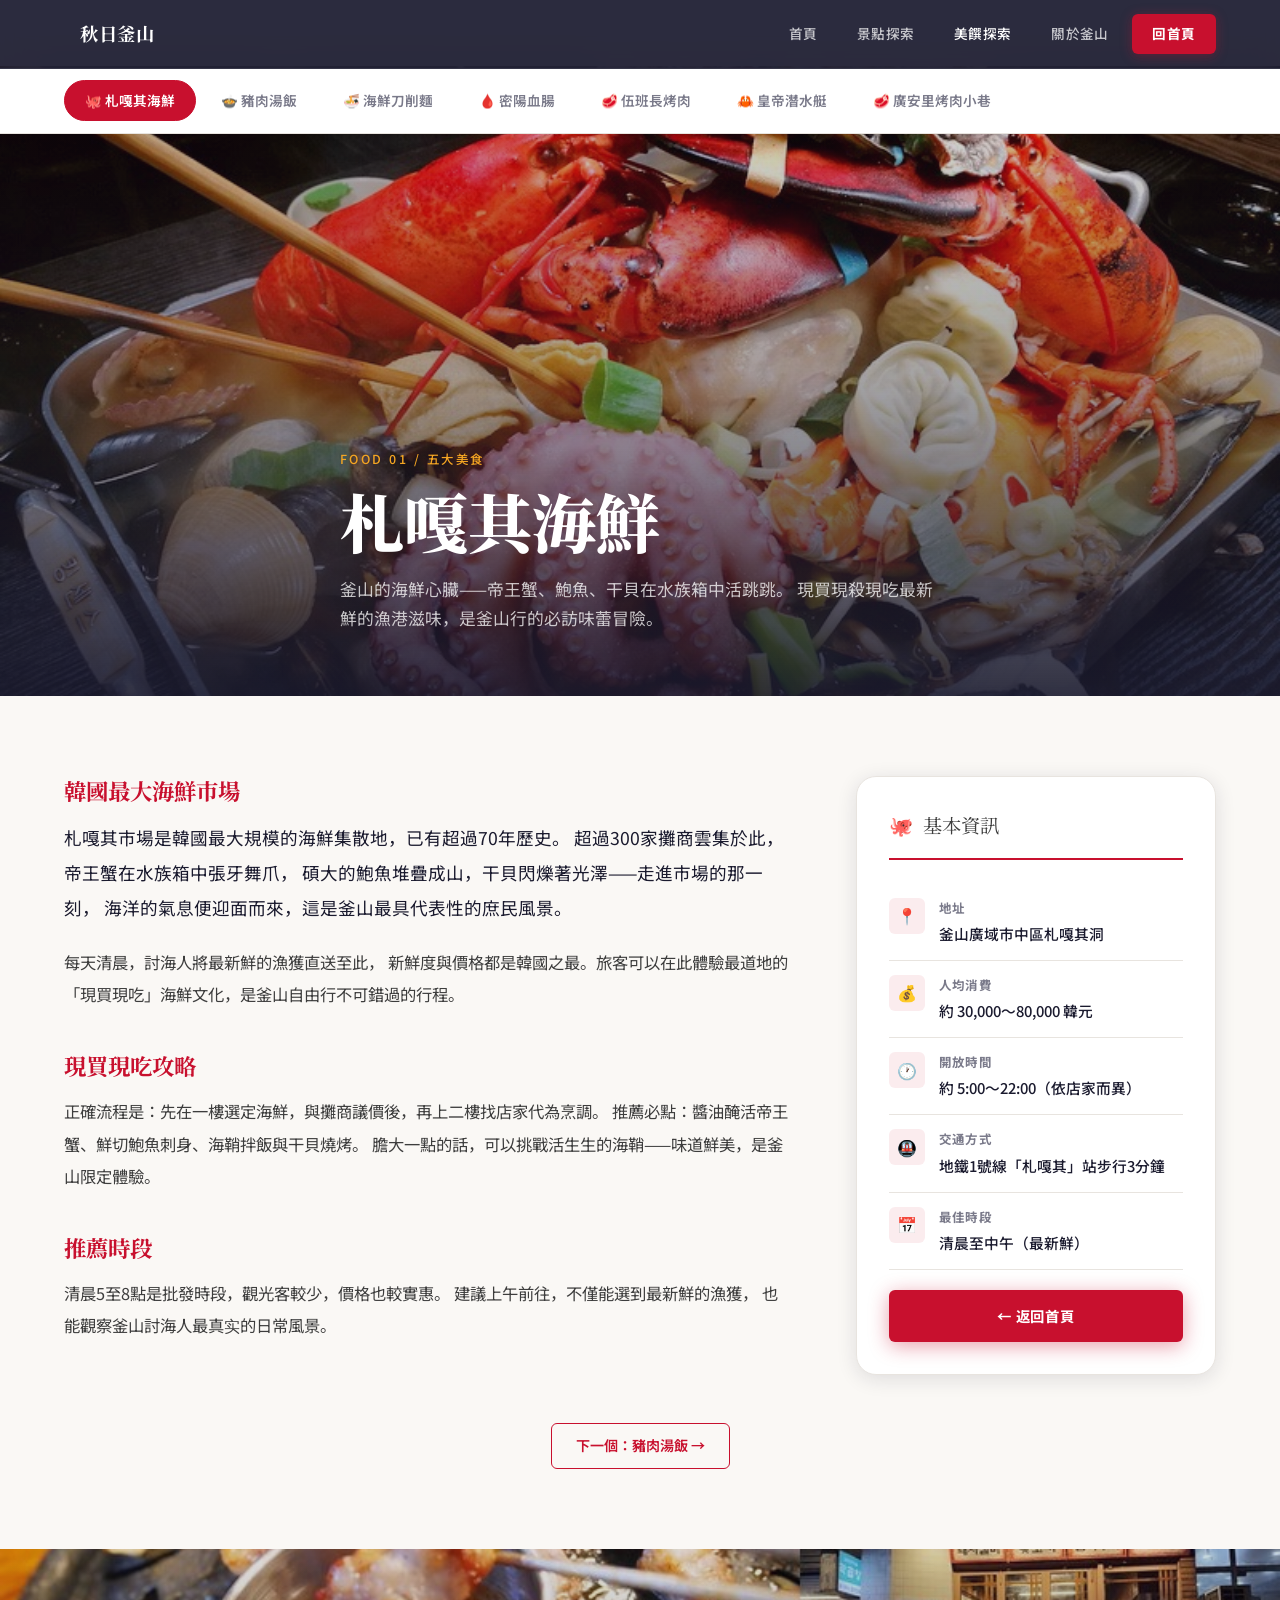
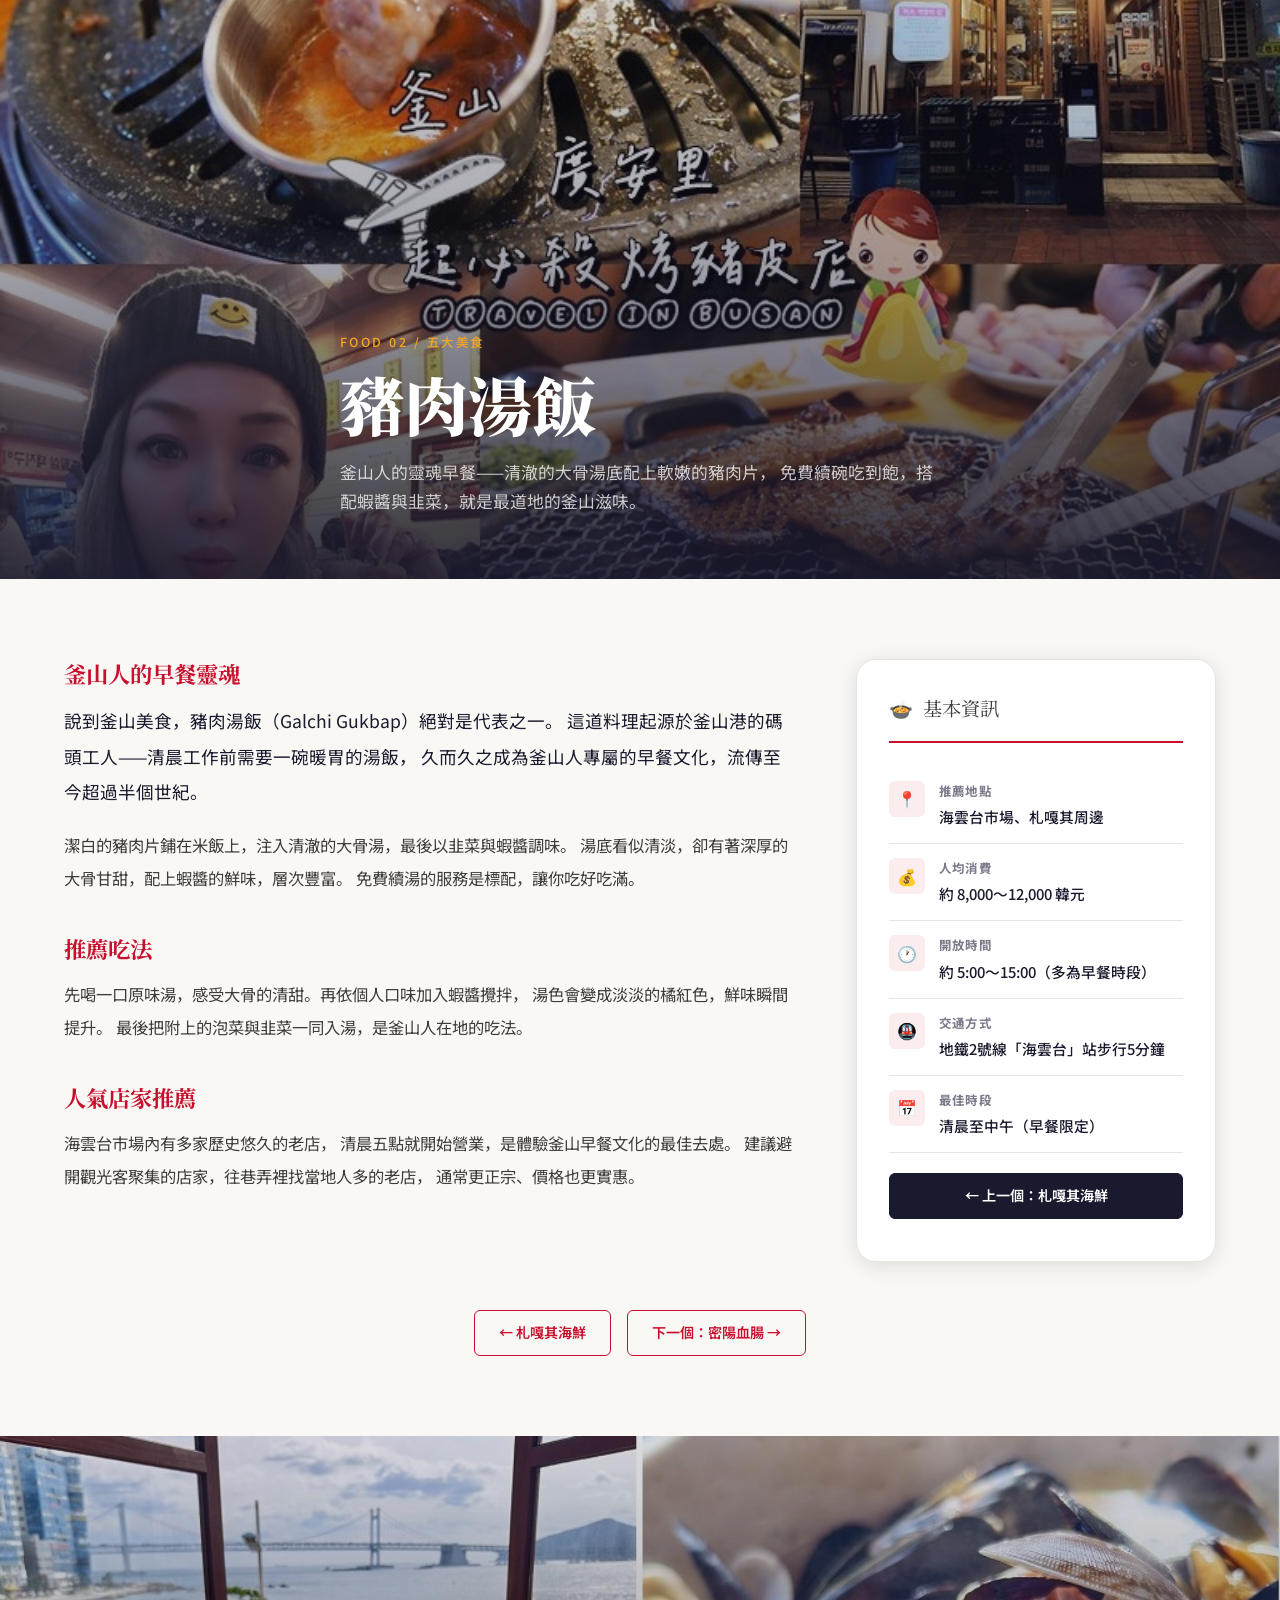
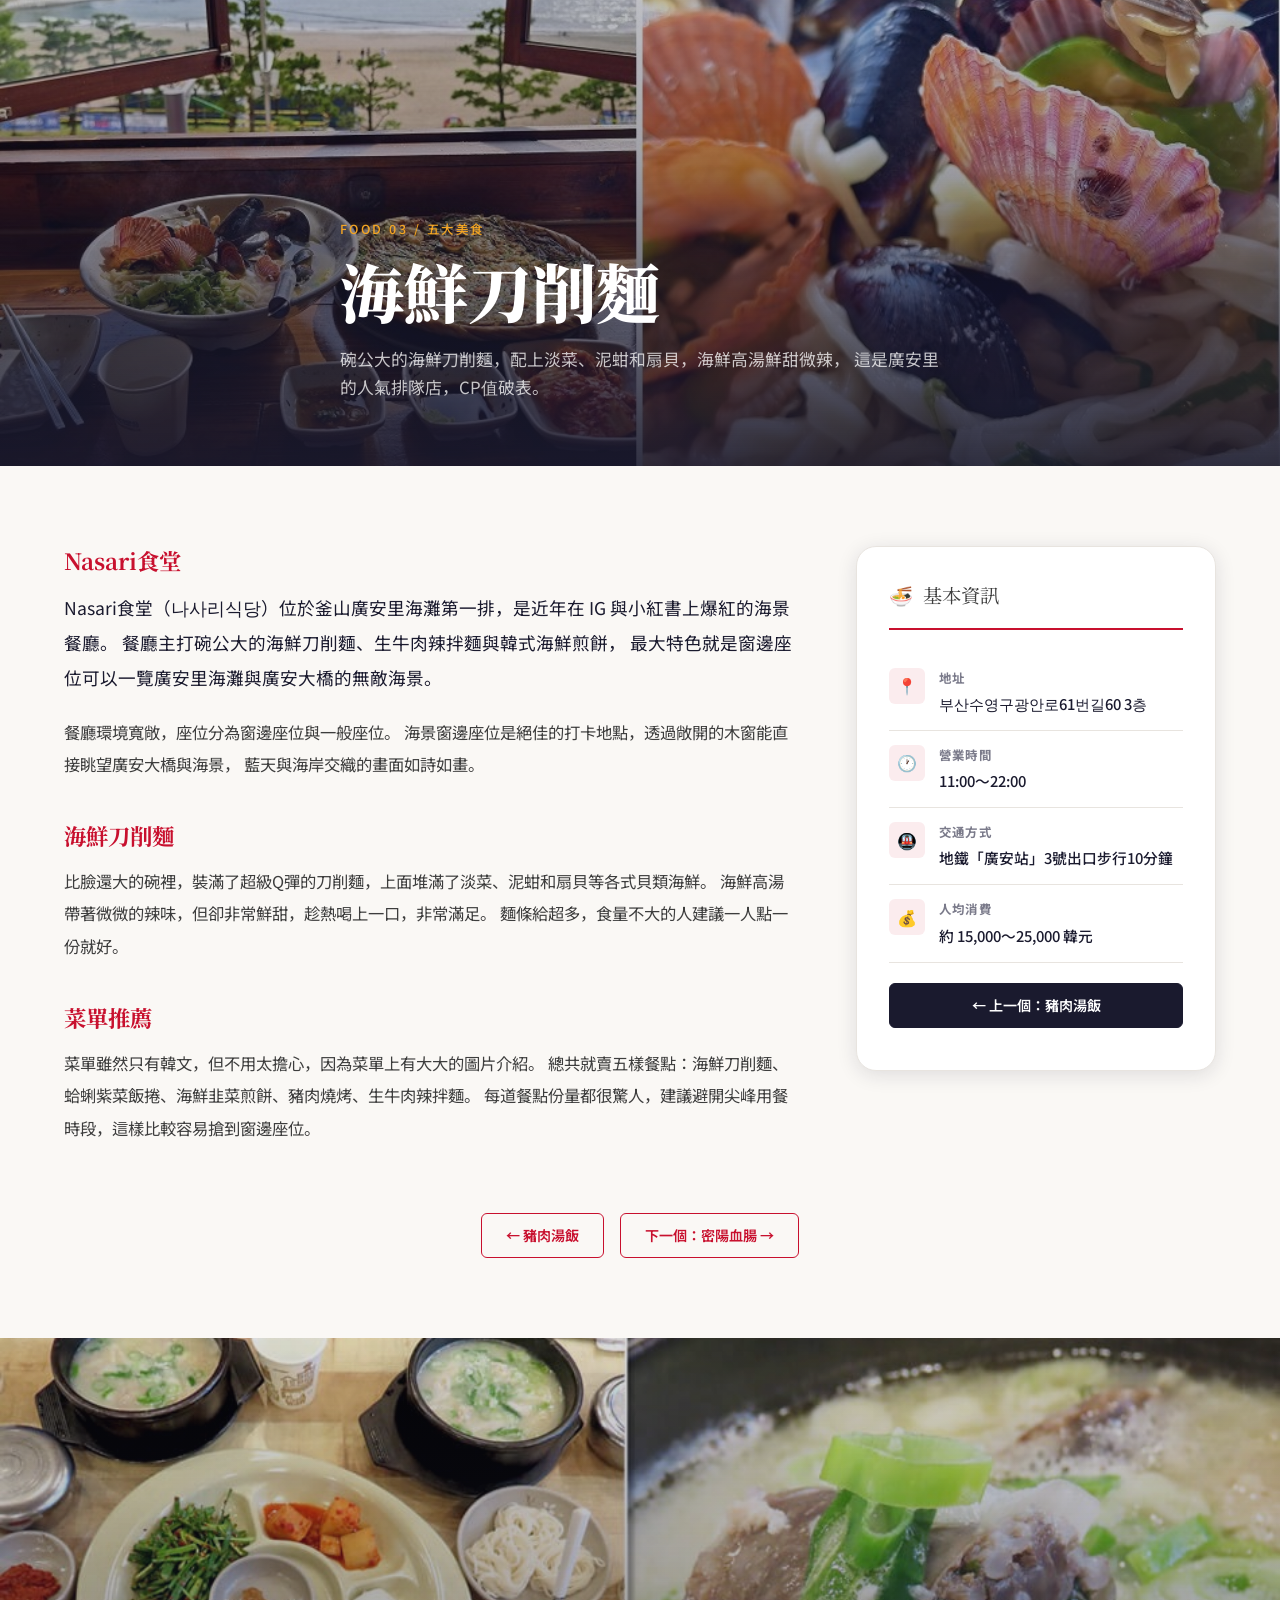
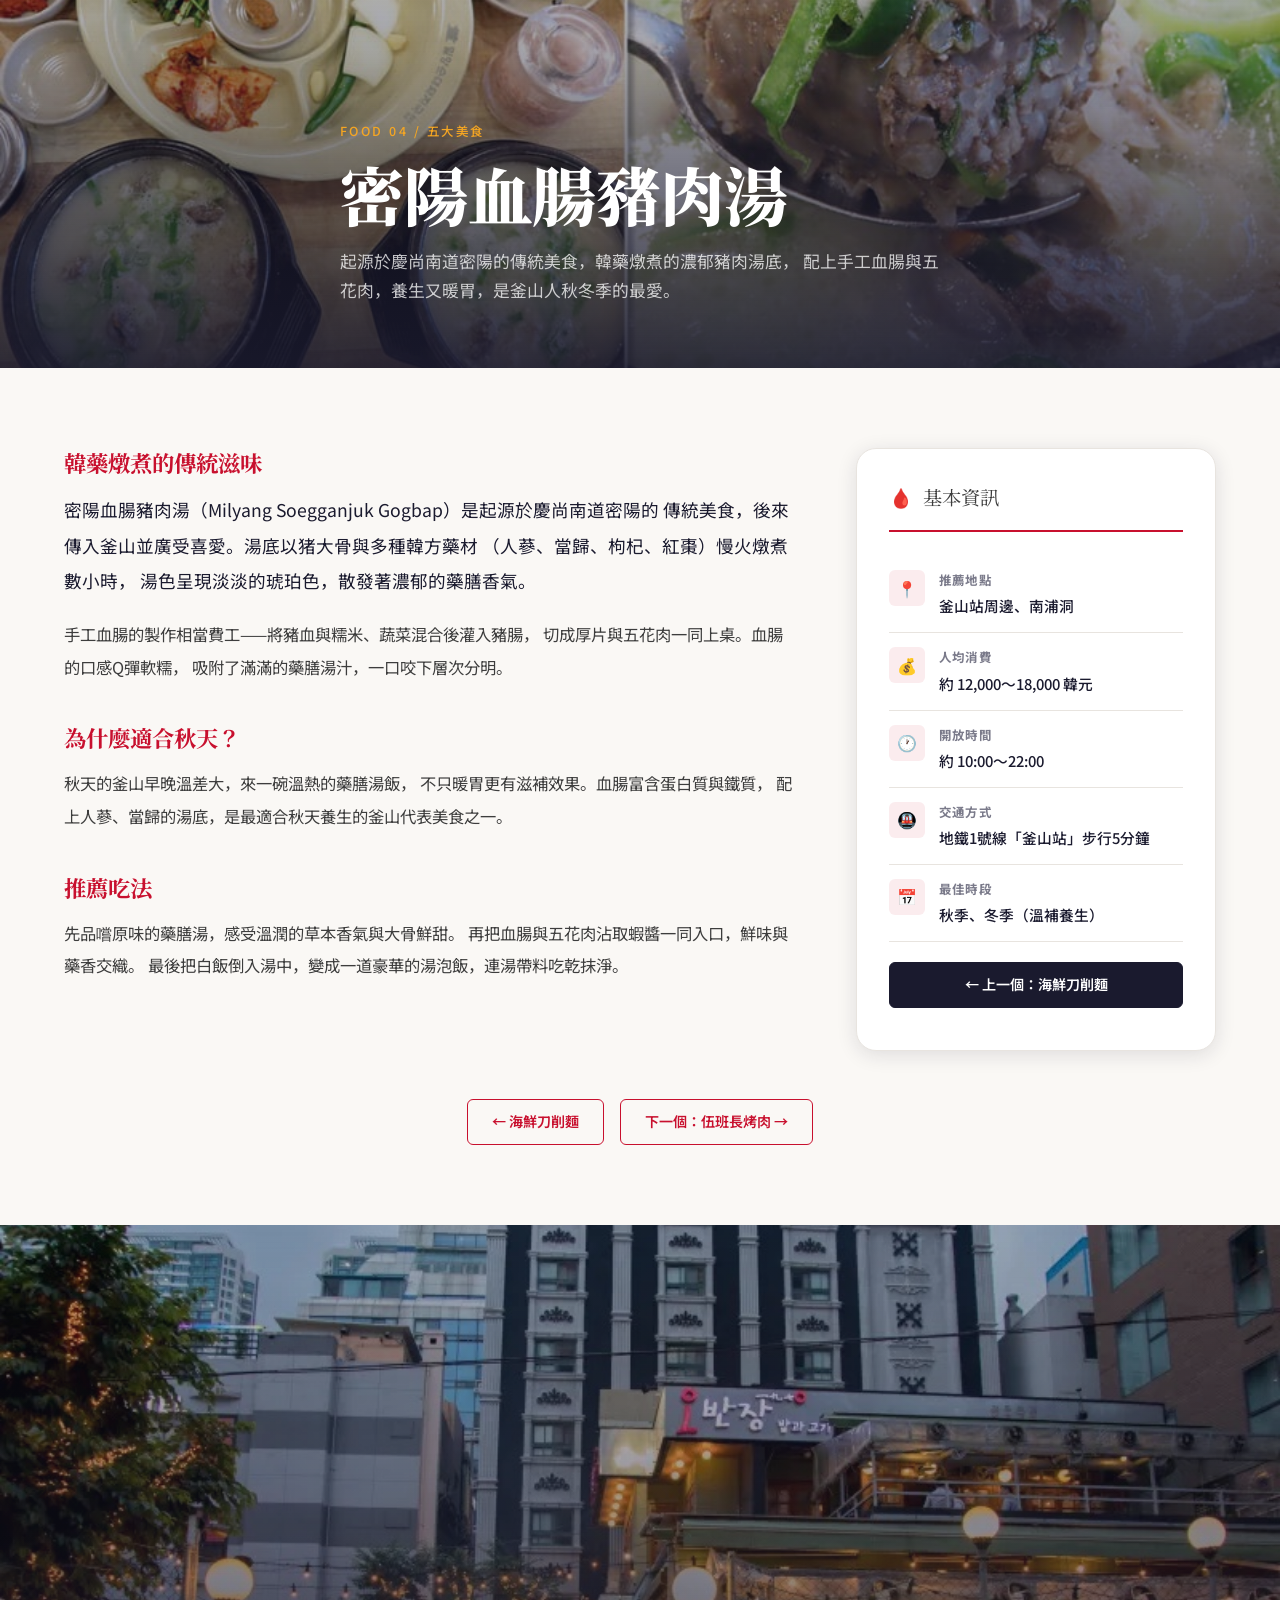
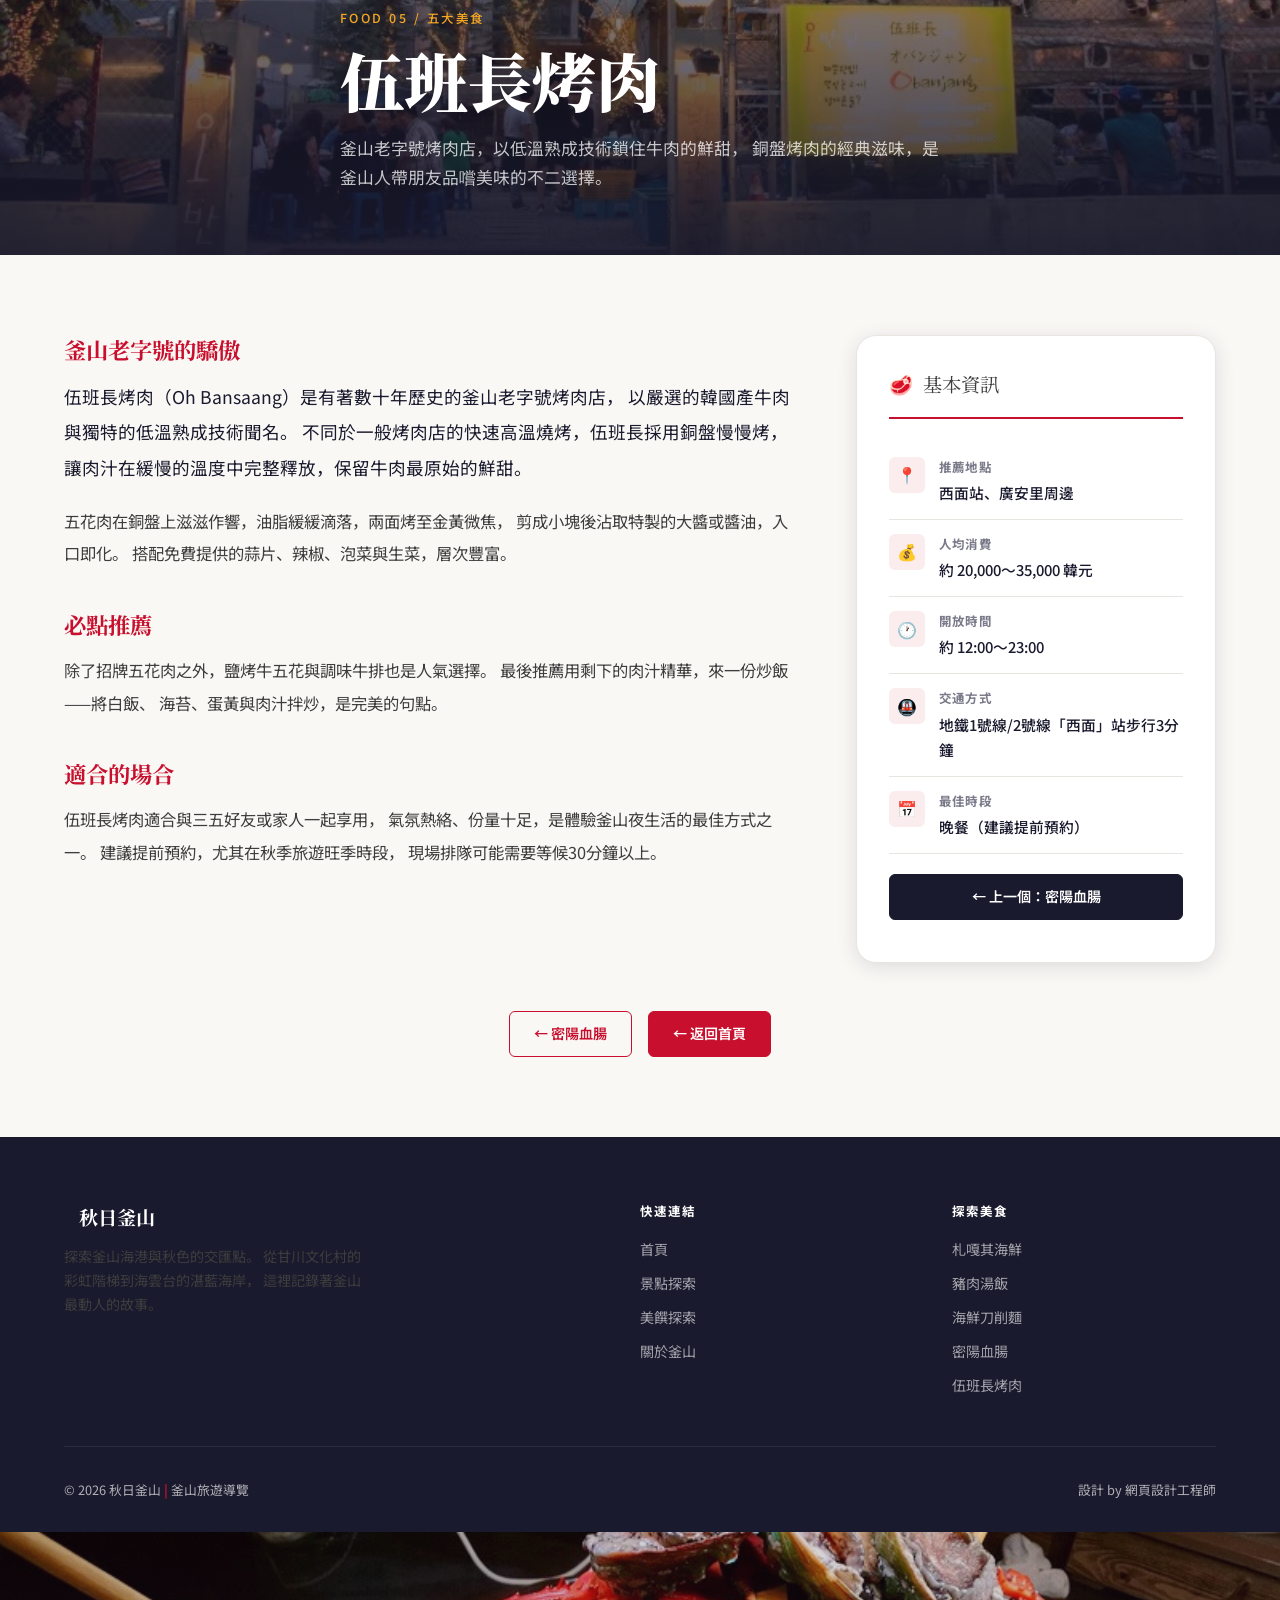
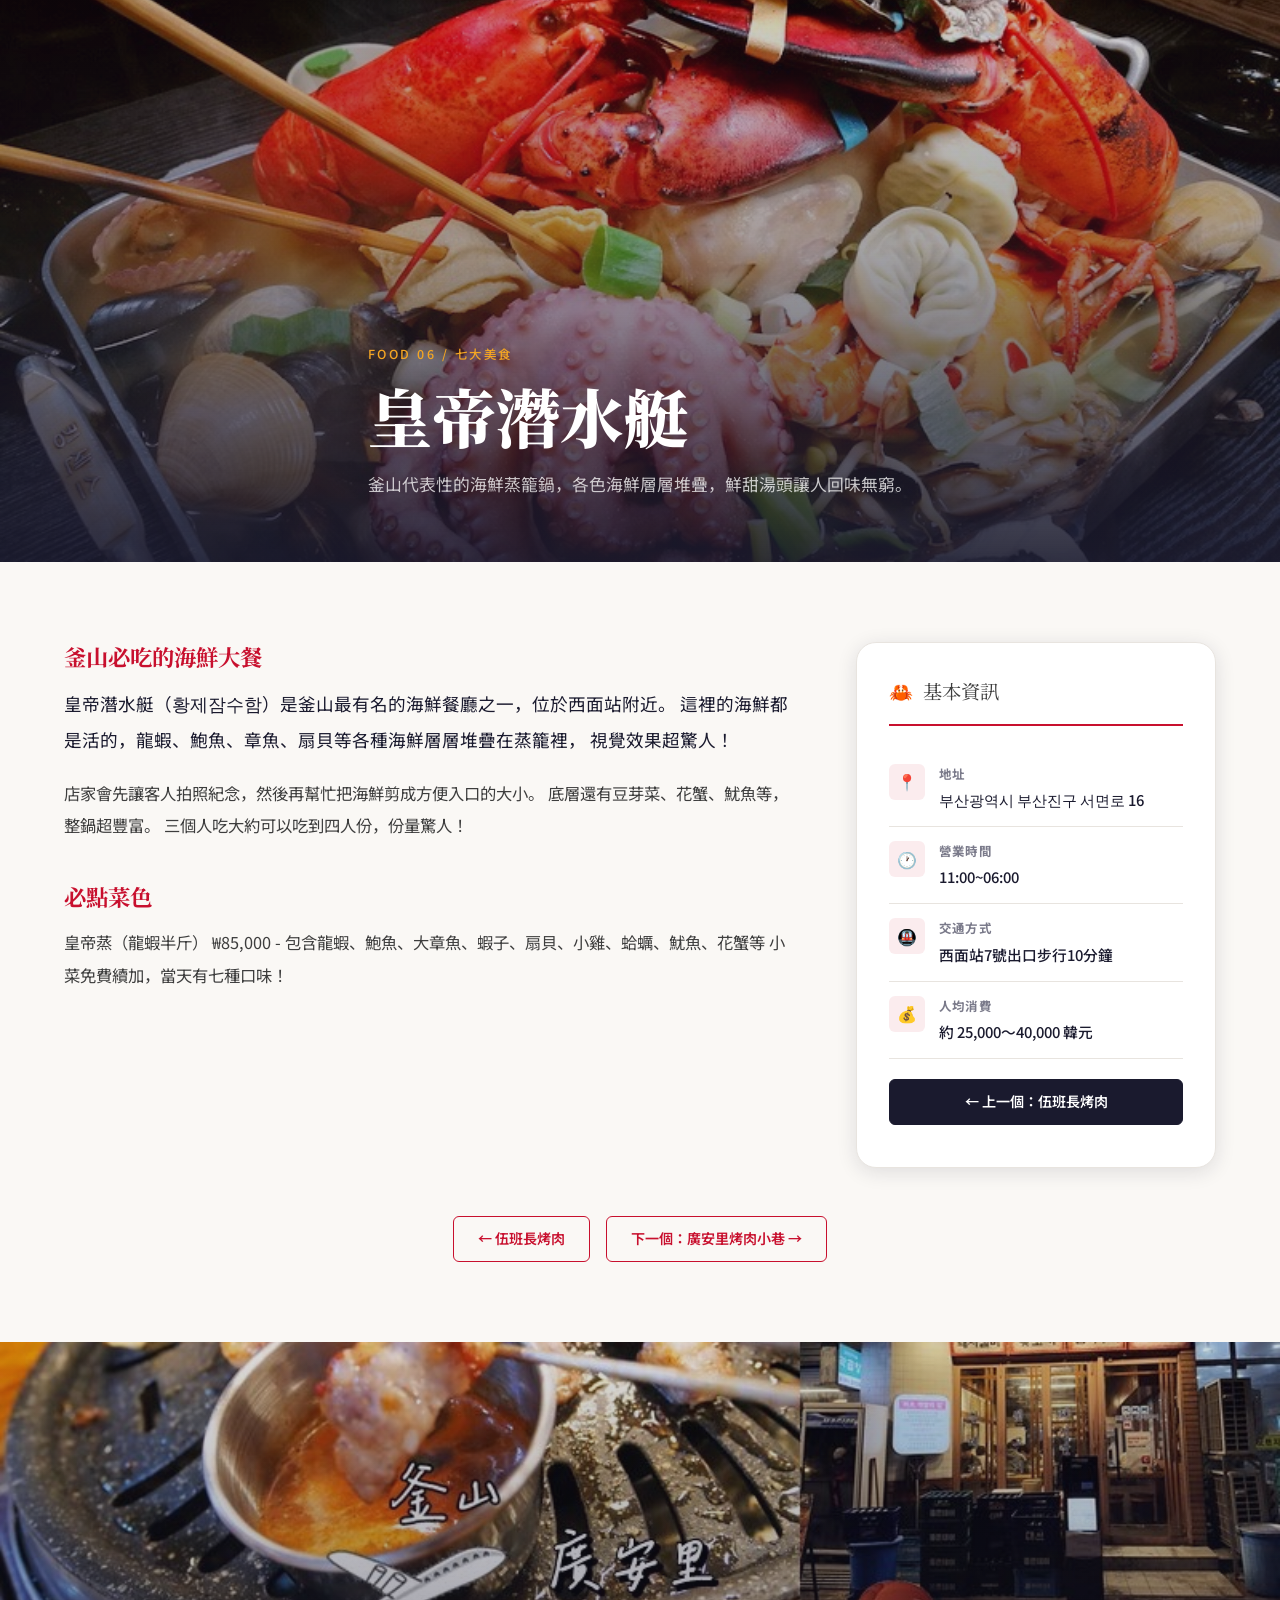
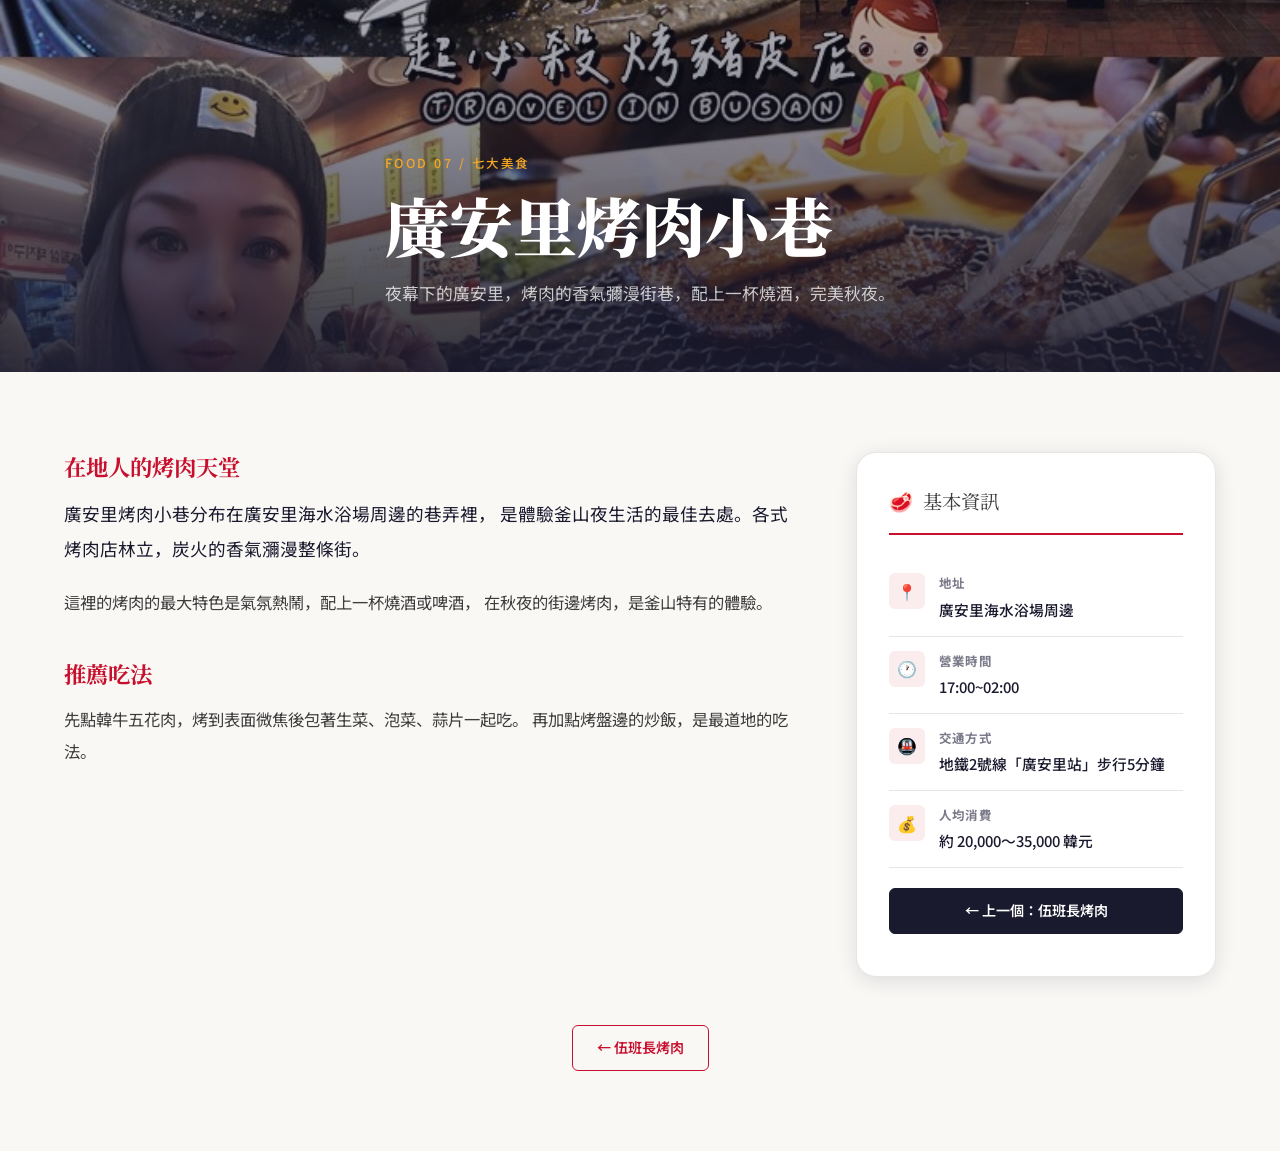
==== commit 4da8cbf9: "Fix navigation - 廣安里烤肉小巷上一個修正" ====
--- a/food.html
+++ b/food.html
@@ -68,7 +68,7 @@
   <section class="spot-section" id="jagalchi-food">
     <div class="spot-hero">
       <div class="spot-hero__bg">
-        <img src="images/food/food_08.jpg" alt="札嘎其海鮮" loading="eager">
+        <img src="images/food/food_01.jpg" alt="札嘎其市場海鮮" loading="eager">
       </div>
       <div class="spot-hero__overlay"></div>
       <div class="container">
@@ -177,7 +177,7 @@
   <section class="spot-section" id="galchi-gukbap">
     <div class="spot-hero">
       <div class="spot-hero__bg">
-        <img src="images/food/food_09.jpg" alt="豬肉湯飯" loading="lazy">
+        <img src="images/food/food_02.jpg" alt="豬肉湯飯" loading="lazy">
       </div>
       <div class="spot-hero__overlay"></div>
       <div class="container">
@@ -821,8 +821,8 @@
                 </div>
               </div>
               <div style="margin-top: 20px;">
-                <a href="#emperor-sub" class="spot-nav-btn spot-nav-btn--back" style="width: 100%; justify-content: center; margin-bottom: 10px; display: flex;">
-                  ← 上一個：皇帝潛水艇
+                <a href="#ohbansang" class="spot-nav-btn spot-nav-btn--back" style="width: 100%; justify-content: center; margin-bottom: 10px; display: flex;">
+                  ← 上一個：伍班長烤肉
                 </a>
               </div>
             </div>
@@ -830,7 +830,7 @@
         </div>
 
         <div class="spot-detail-nav fade-in">
-          <a href="#emperor-sub" class="spot-nav-btn">← 皇帝潛水艇</a>
+          <a href="#ohbansang" class="spot-nav-btn">← 伍班長烤肉</a>
         </div>
       </div>
     </div>
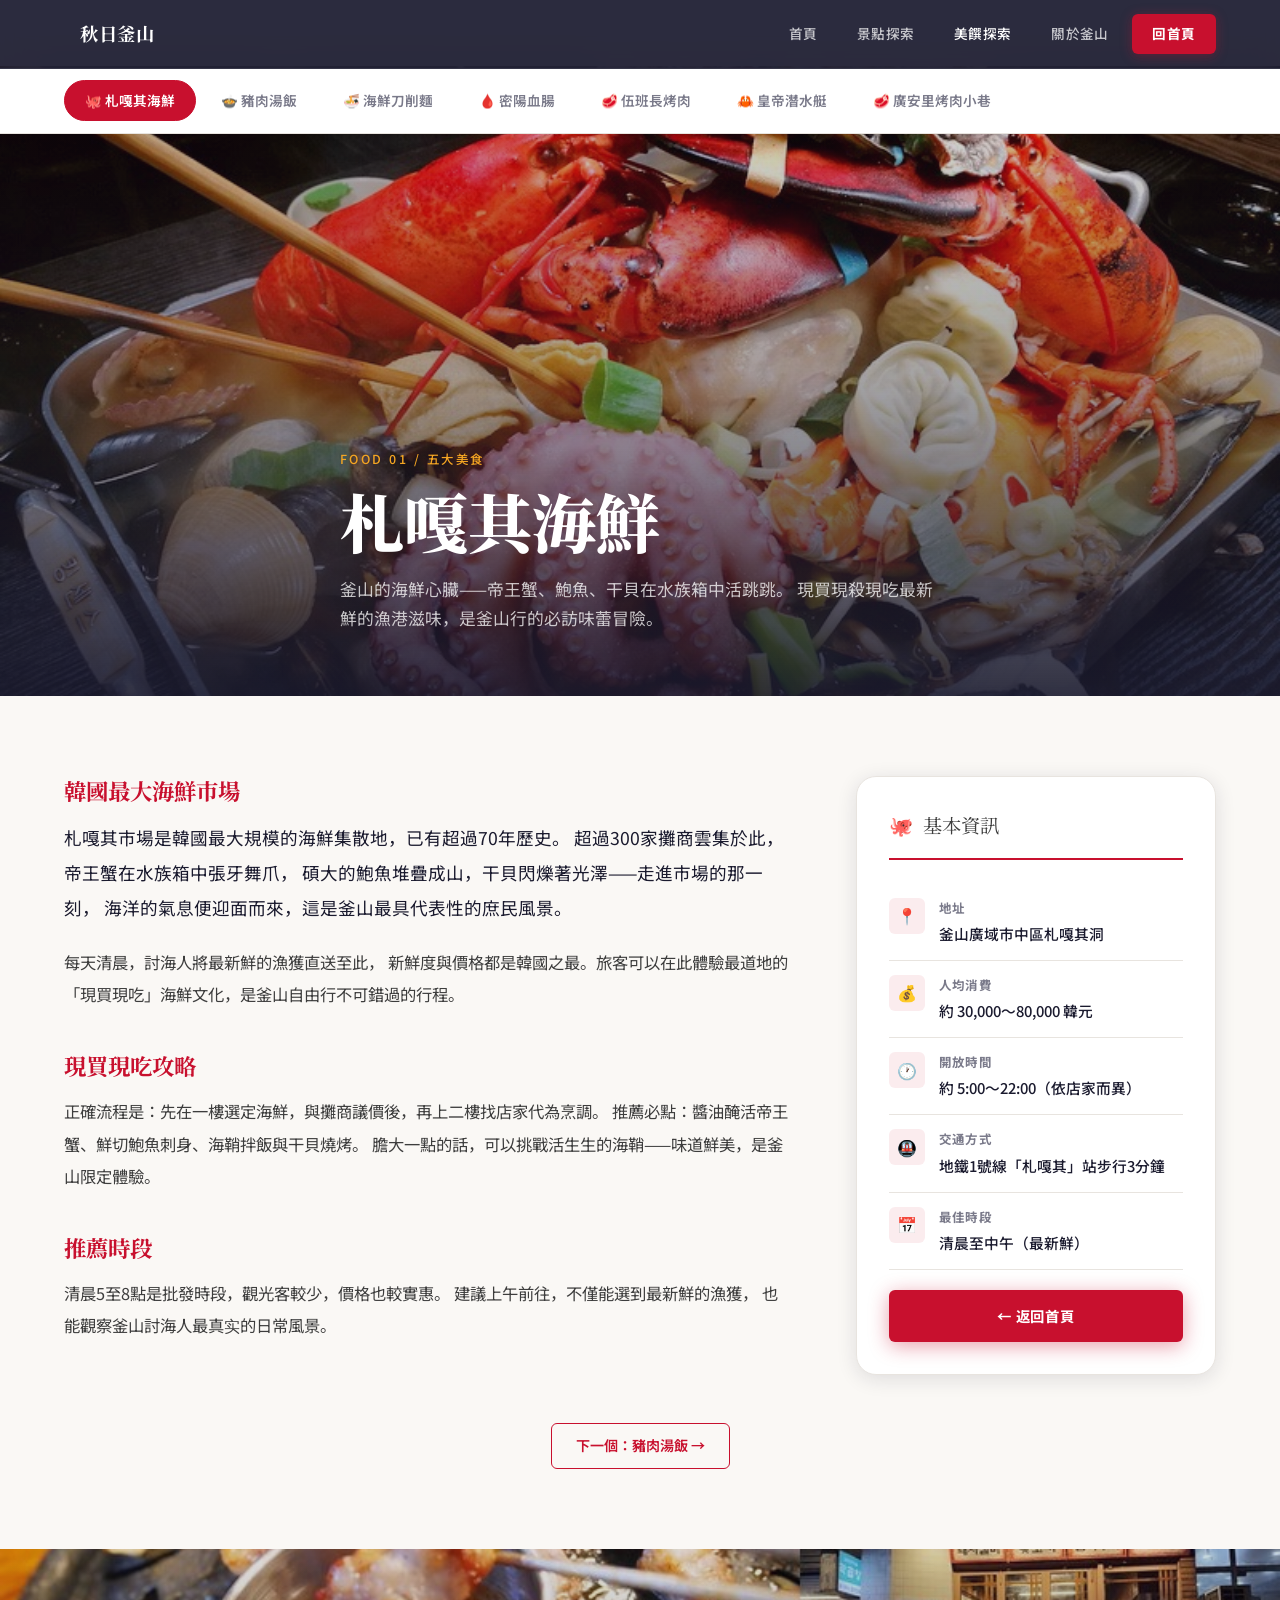
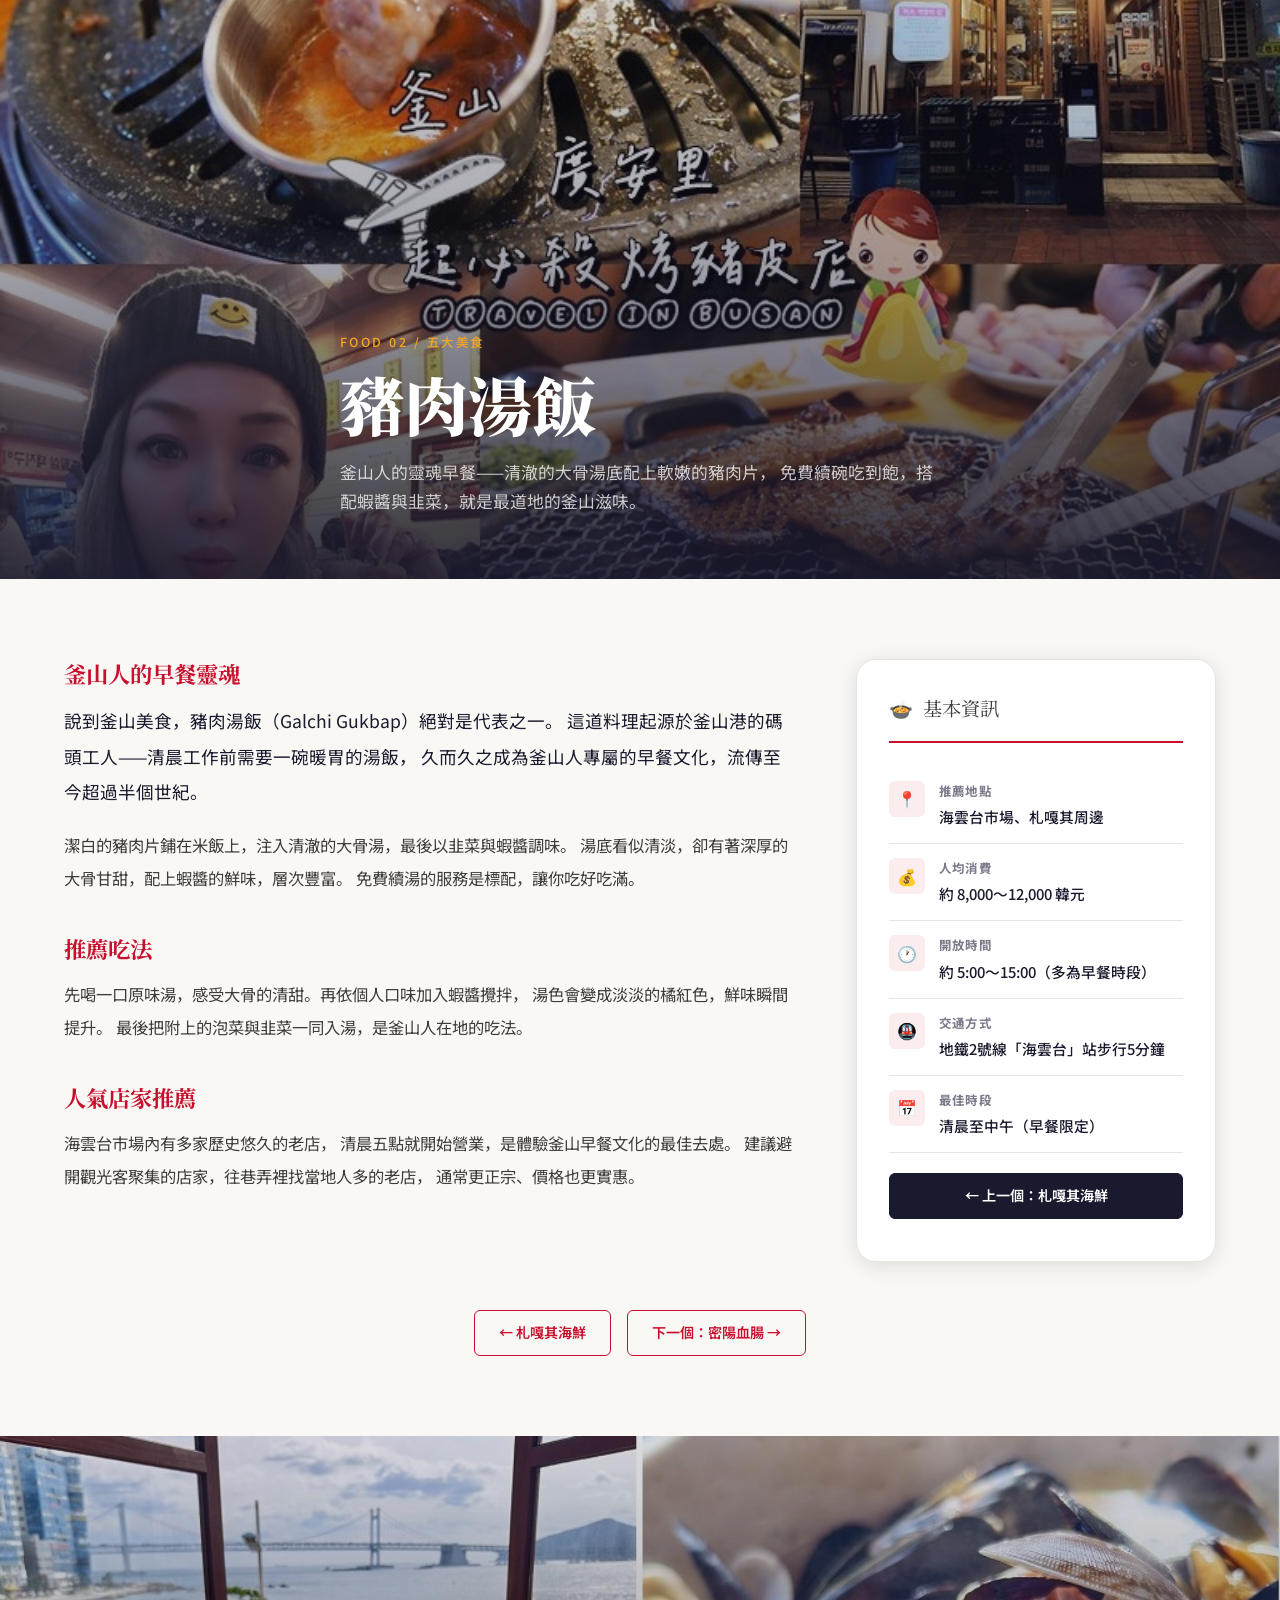
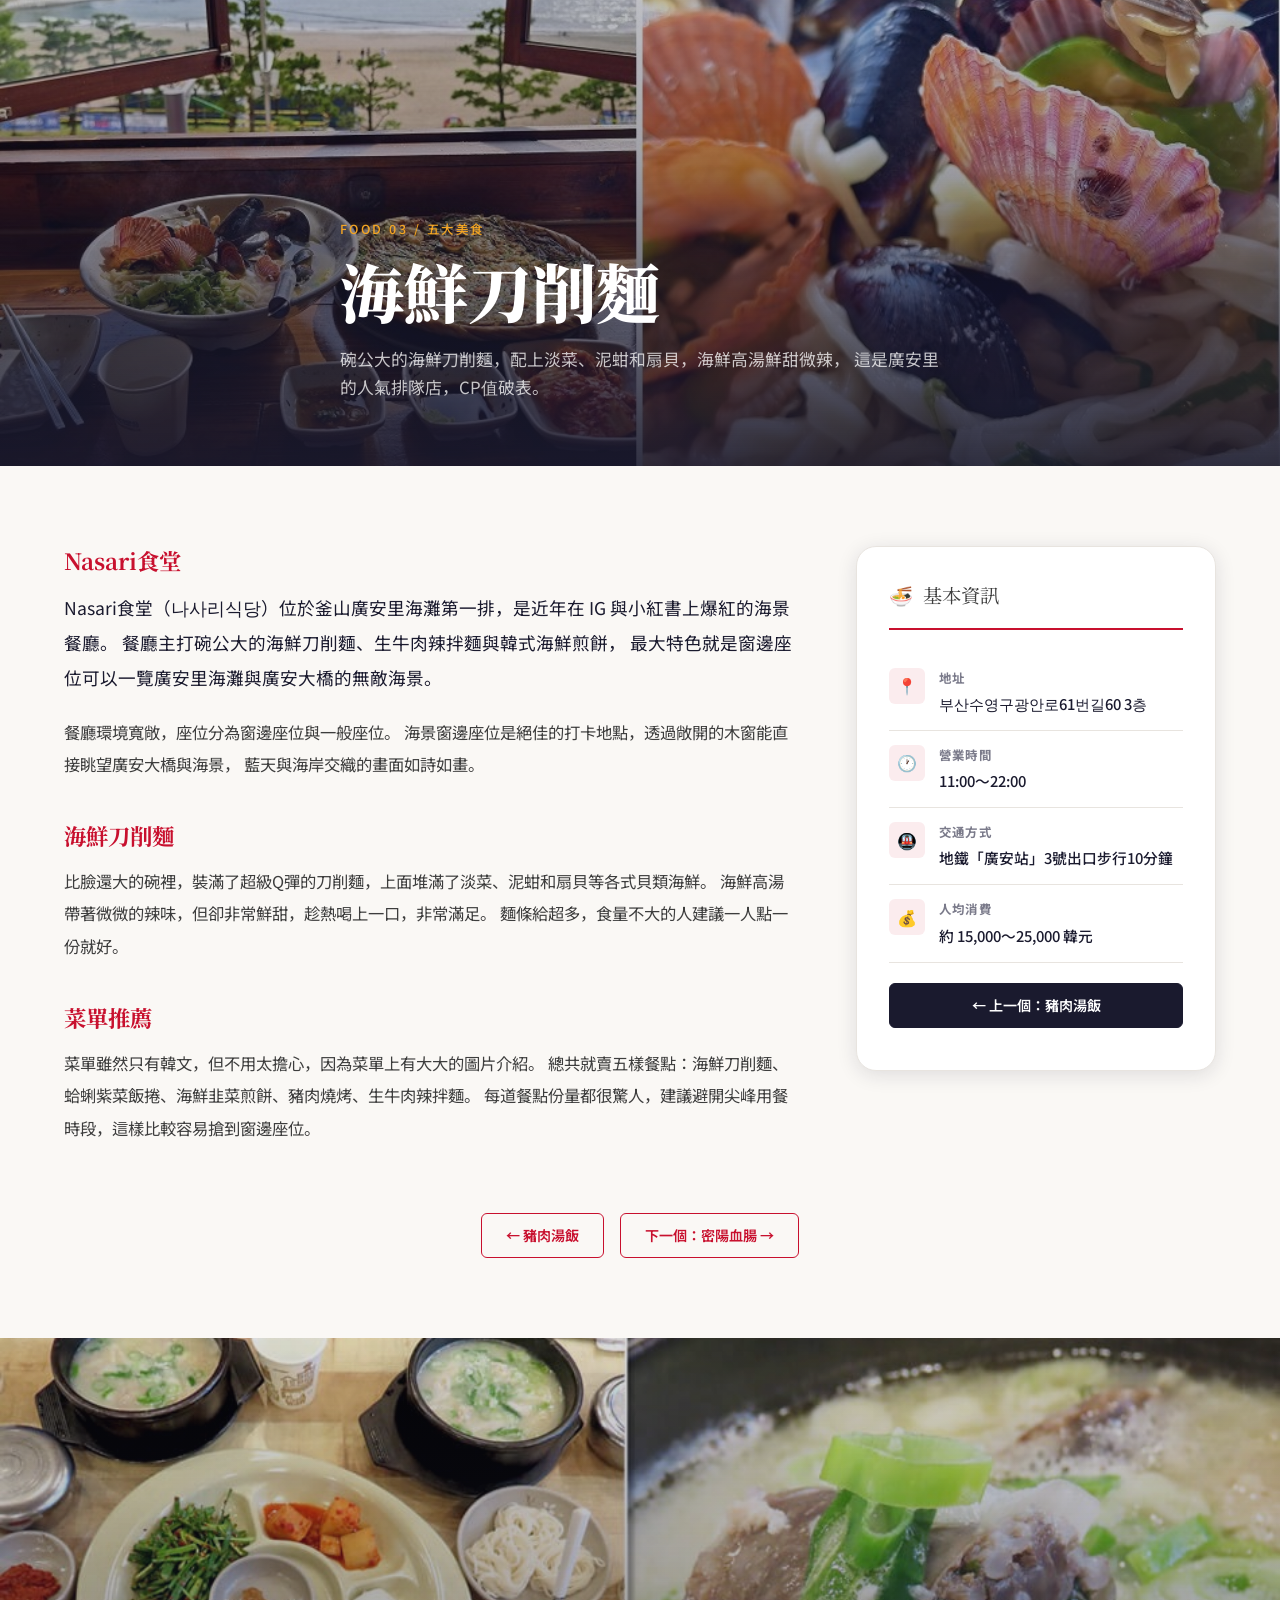
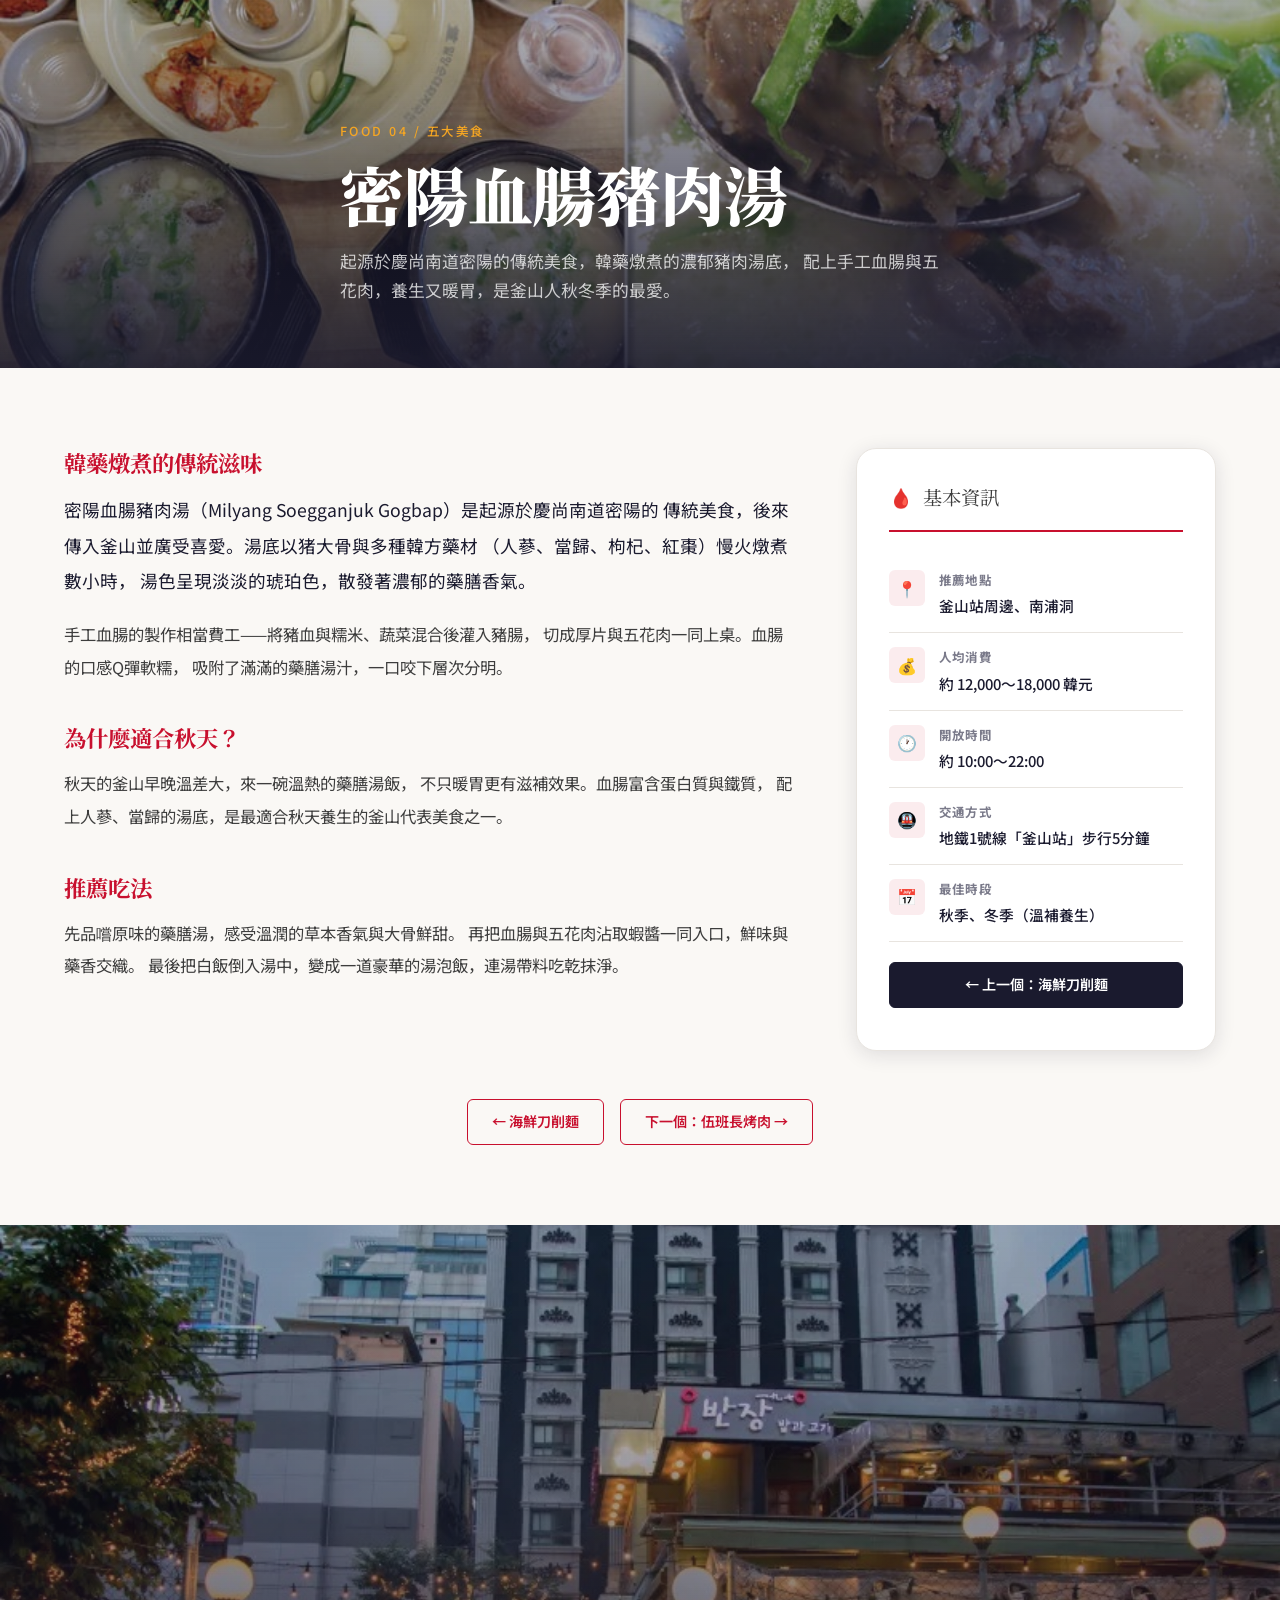
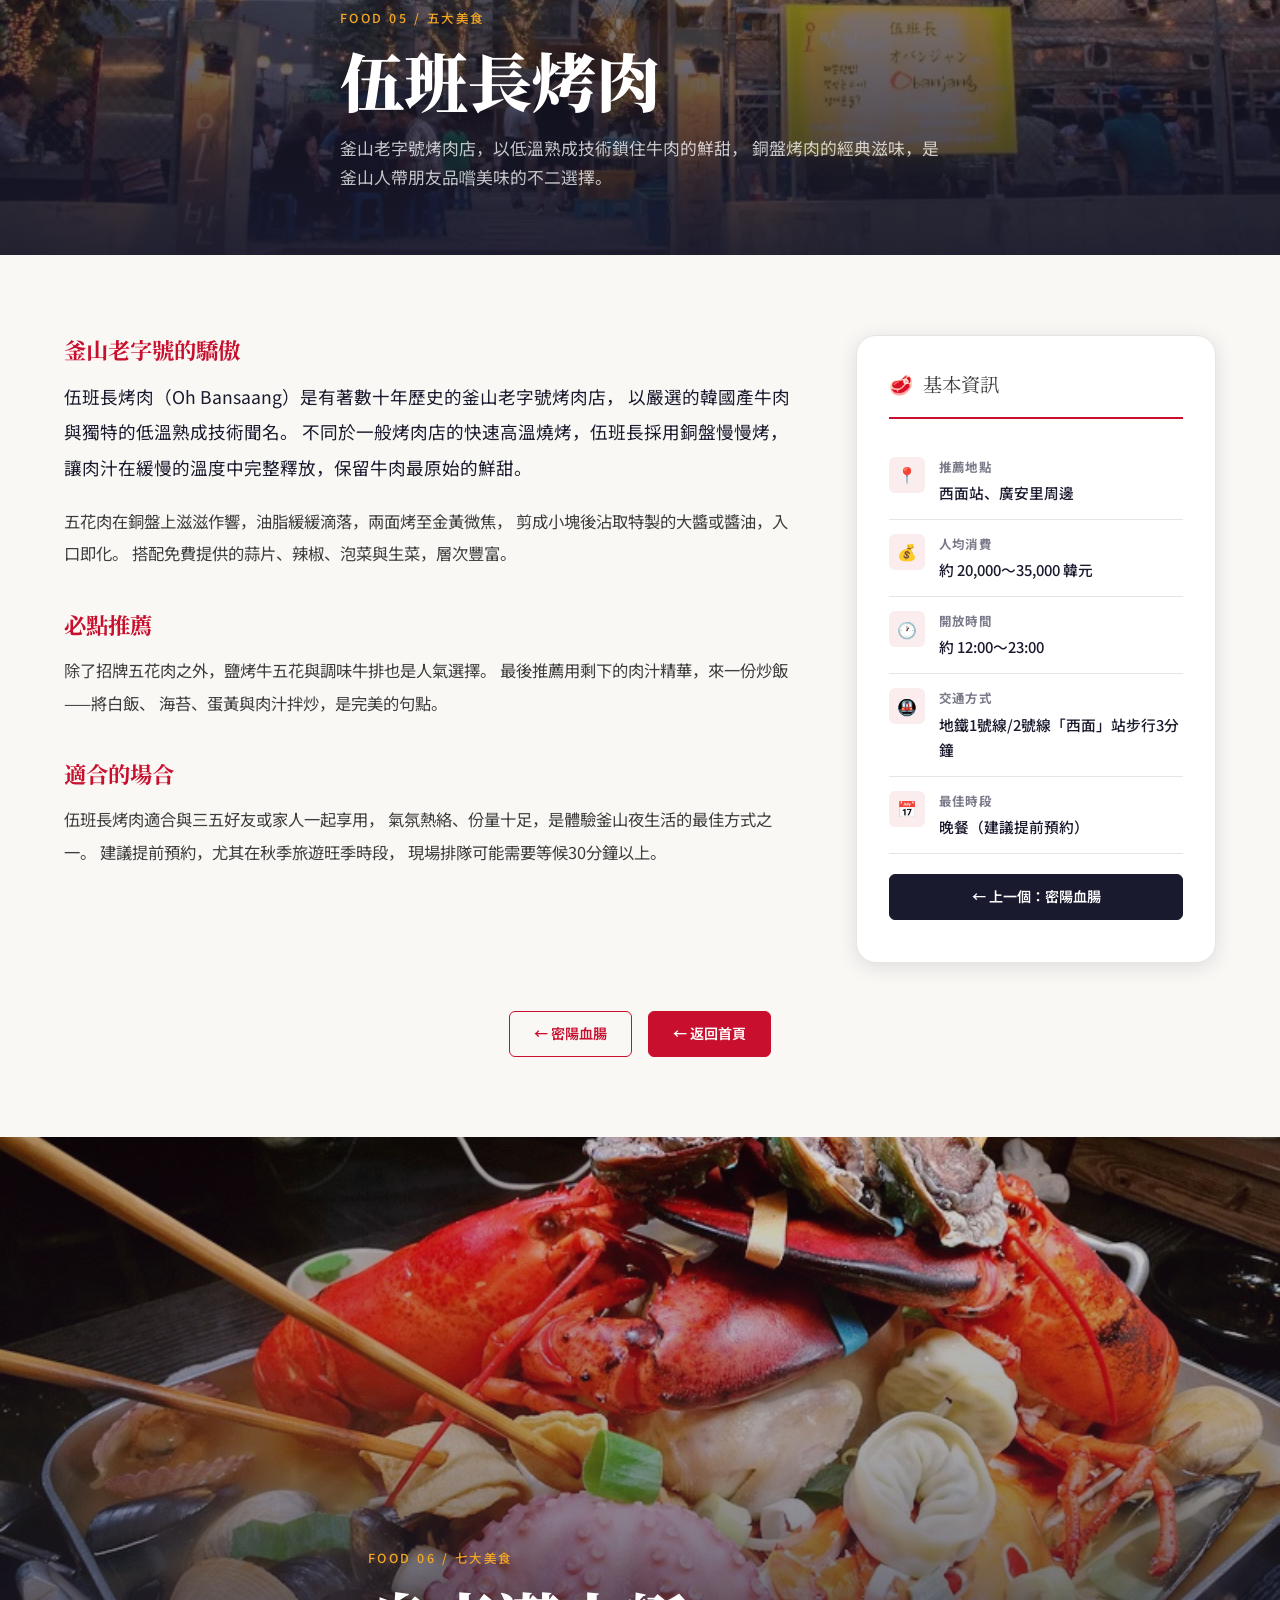
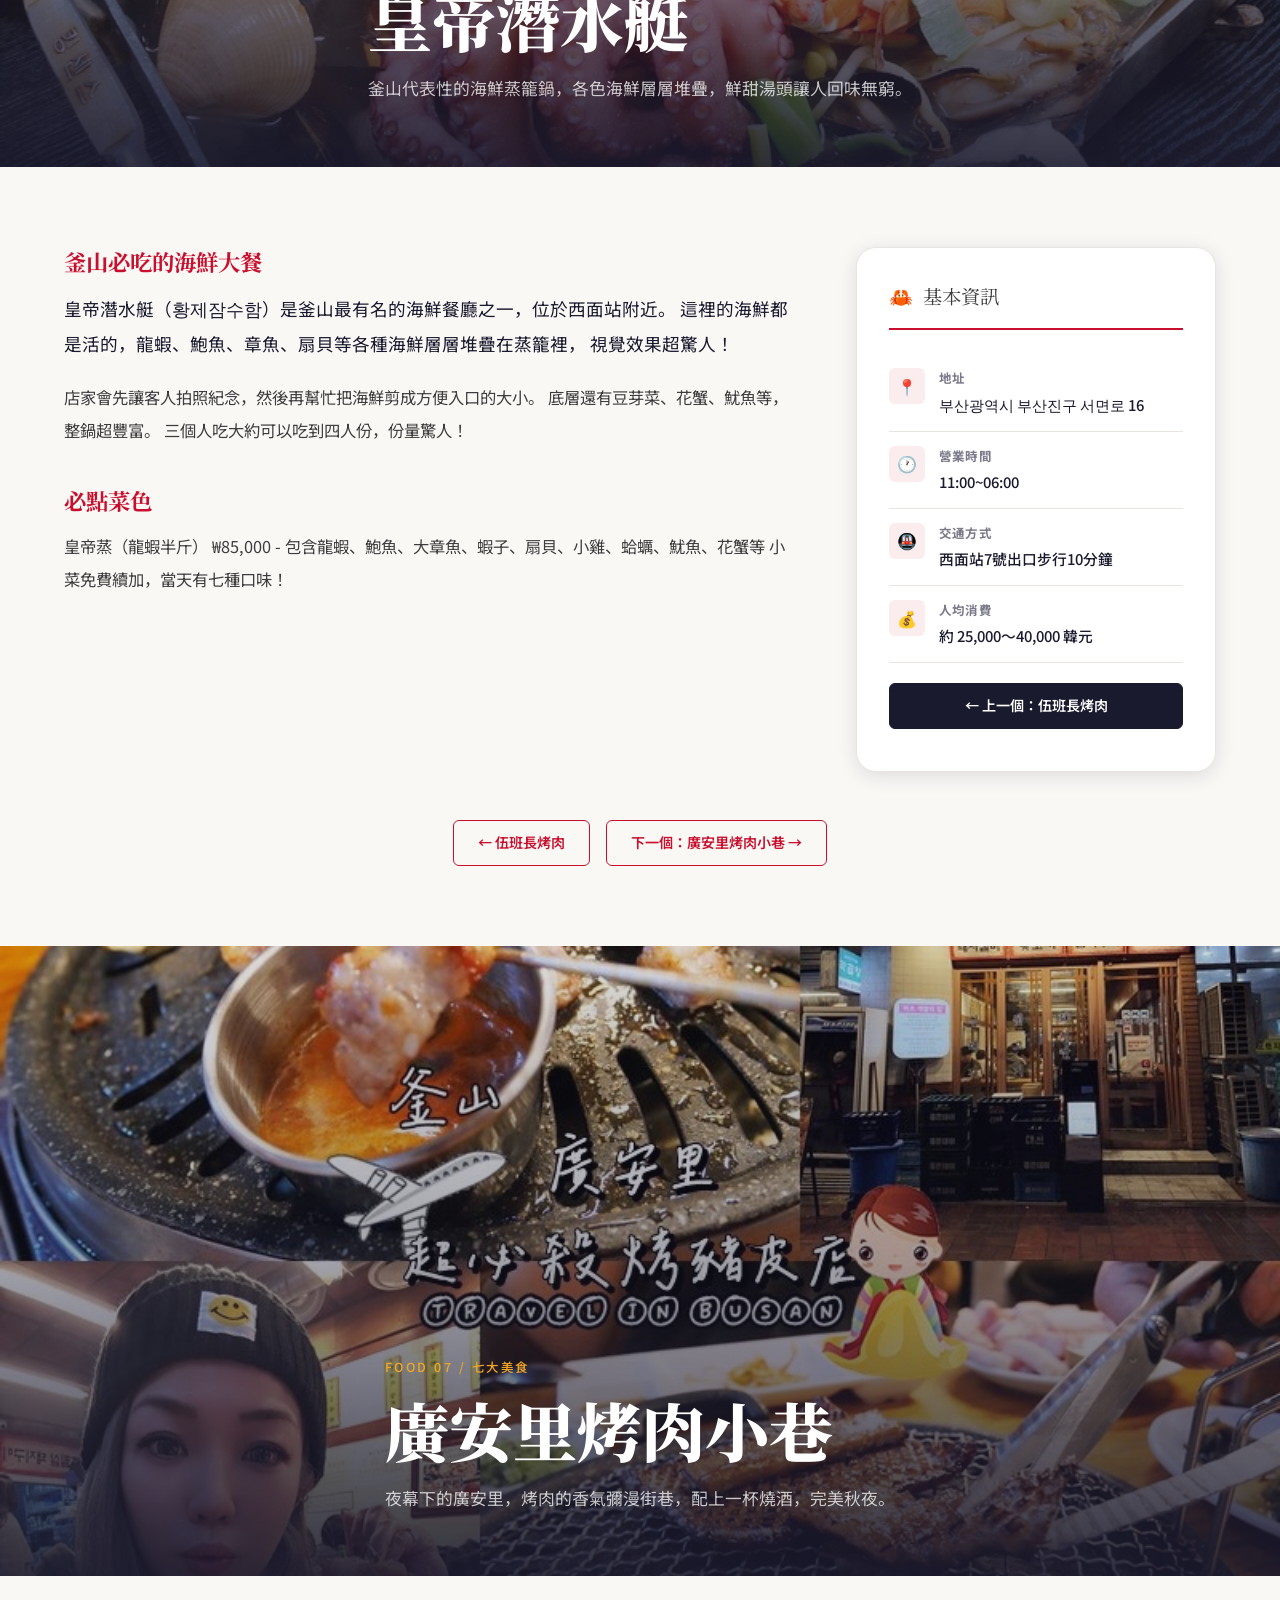
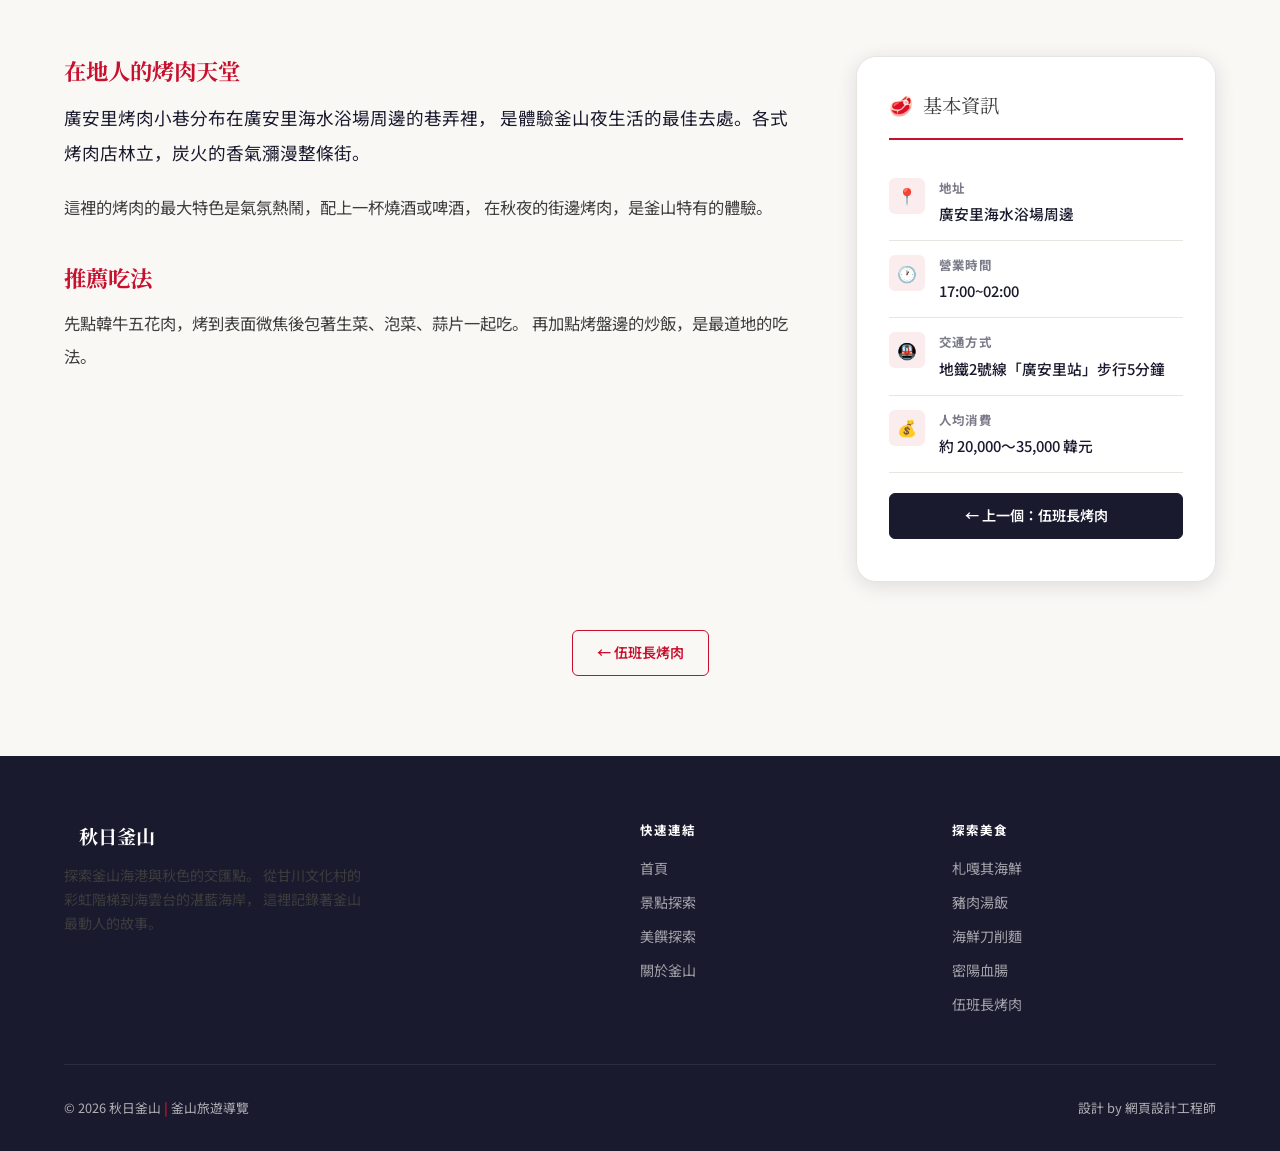
==== commit 9f33e7d6: "Fix section order - 新項目移至伍班長烤肉後" ====
--- a/food.html
+++ b/food.html
@@ -607,6 +607,194 @@
   </section>
 
   <!-- ===================== FOOTER ===================== -->
+  <section class="spot-section" id="emperor-sub">
+    <div class="spot-hero">
+      <div class="spot-hero__bg">
+        <img src="images/food/food_01.jpg" alt="皇帝潛水艇" loading="lazy">
+      </div>
+      <div class="spot-hero__overlay"></div>
+      <div class="container">
+        <div class="spot-hero__content">
+          <p class="spot-hero__eyebrow">Food 06 / 七大美食</p>
+          <h1 class="spot-hero__title">皇帝潛水艇</h1>
+          <p class="spot-hero__subtitle">
+            釜山代表性的海鮮蒸籠鍋，各色海鮮層層堆疊，鮮甜湯頭讓人回味無窮。
+          </p>
+        </div>
+      </div>
+    </div>
+
+    <div class="spot-detail">
+      <div class="container">
+        <div class="spot-detail__inner">
+          <div class="spot-detail__main fade-in">
+            <h3>釜山必吃的海鮮大餐</h3>
+            <p>
+              皇帝潛水艇（황제잠수함）是釜山最有名的海鮮餐廳之一，位於西面站附近。
+              這裡的海鮮都是活的，龍蝦、鮑魚、章魚、扇貝等各種海鮮層層堆疊在蒸籠裡，
+              視覺效果超驚人！
+            </p>
+            <p>
+              店家會先讓客人拍照紀念，然後再幫忙把海鮮剪成方便入口的大小。
+              底層還有豆芽菜、花蟹、魷魚等，整鍋超豐富。
+              三個人吃大約可以吃到四人份，份量驚人！
+            </p>
+
+            <h3>必點菜色</h3>
+            <p>
+              皇帝蒸（龍蝦半斤） ₩85,000 - 包含龍蝦、鮑魚、大章魚、蝦子、扇貝、小雞、蛤蠣、魷魚、花蟹等
+              小菜免費續加，當天有七種口味！
+            </p>
+          </div>
+
+          <aside class="spot-sidebar fade-in">
+            <div class="spot-info-card">
+              <div class="spot-info-card__title">
+                <span>🦀</span> 基本資訊
+              </div>
+              <div class="spot-info-item">
+                <div class="spot-info-item__icon">📍</div>
+                <div>
+                  <div class="spot-info-item__label">地址</div>
+                  <div class="spot-info-item__value">부산광역시 부산진구 서면로 16</div>
+                </div>
+              </div>
+              <div class="spot-info-item">
+                <div class="spot-info-item__icon">🕐</div>
+                <div>
+                  <div class="spot-info-item__label">營業時間</div>
+                  <div class="spot-info-item__value">11:00~06:00</div>
+                </div>
+              </div>
+              <div class="spot-info-item">
+                <div class="spot-info-item__icon">🚇</div>
+                <div>
+                  <div class="spot-info-item__label">交通方式</div>
+                  <div class="spot-info-item__value">西面站7號出口步行10分鐘</div>
+                </div>
+              </div>
+              <div class="spot-info-item">
+                <div class="spot-info-item__icon">💰</div>
+                <div>
+                  <div class="spot-info-item__label">人均消費</div>
+                  <div class="spot-info-item__value">約 25,000〜40,000 韓元</div>
+                </div>
+              </div>
+              <div style="margin-top: 20px;">
+                <a href="#ohbansang" class="spot-nav-btn spot-nav-btn--back" style="width: 100%; justify-content: center; margin-bottom: 10px; display: flex;">
+                  ← 上一個：伍班長烤肉
+                </a>
+              </div>
+            </div>
+          </aside>
+        </div>
+
+        <div class="spot-detail-nav fade-in">
+          <a href="#ohbansang" class="spot-nav-btn">← 伍班長烤肉</a>
+          <a href="#gwangalli-bbq" class="spot-nav-btn">下一個：廣安里烤肉小巷 →</a>
+        </div>
+      </div>
+    </div>
+  </section>
+
+  <!-- ================================================================ -->
+  <!-- FOOD 7: 廣安里烤肉小巷 -->
+  <!-- ================================================================ -->
+  <section class="spot-section" id="gwangalli-bbq">
+    <div class="spot-hero">
+      <div class="spot-hero__bg">
+        <img src="images/food/food_02.jpg" alt="廣安里烤肉小巷" loading="lazy">
+      </div>
+      <div class="spot-hero__overlay"></div>
+      <div class="container">
+        <div class="spot-hero__content">
+          <p class="spot-hero__eyebrow">Food 07 / 七大美食</p>
+          <h1 class="spot-hero__title">廣安里烤肉小巷</h1>
+          <p class="spot-hero__subtitle">
+            夜幕下的廣安里，烤肉的香氣彌漫街巷，配上一杯燒酒，完美秋夜。
+          </p>
+        </div>
+      </div>
+    </div>
+
+    <div class="spot-detail">
+      <div class="container">
+        <div class="spot-detail__inner">
+          <div class="spot-detail__main fade-in">
+            <h3>在地人的烤肉天堂</h3>
+            <p>
+              廣安里烤肉小巷分布在廣安里海水浴場周邊的巷弄裡，
+              是體驗釜山夜生活的最佳去處。各式烤肉店林立，炭火的香氣瀰漫整條街。
+            </p>
+            <p>
+              這裡的烤肉的最大特色是氣氛熱鬧，配上一杯燒酒或啤酒，
+              在秋夜的街邊烤肉，是釜山特有的體驗。
+            </p>
+
+            <h3>推薦吃法</h3>
+            <p>
+              先點韓牛五花肉，烤到表面微焦後包著生菜、泡菜、蒜片一起吃。
+              再加點烤盤邊的炒飯，是最道地的吃法。
+            </p>
+          </div>
+
+          <aside class="spot-sidebar fade-in">
+            <div class="spot-info-card">
+              <div class="spot-info-card__title">
+                <span>🥩</span> 基本資訊
+              </div>
+              <div class="spot-info-item">
+                <div class="spot-info-item__icon">📍</div>
+                <div>
+                  <div class="spot-info-item__label">地址</div>
+                  <div class="spot-info-item__value">廣安里海水浴場周邊</div>
+                </div>
+              </div>
+              <div class="spot-info-item">
+                <div class="spot-info-item__icon">🕐</div>
+                <div>
+                  <div class="spot-info-item__label">營業時間</div>
+                  <div class="spot-info-item__value">17:00~02:00</div>
+                </div>
+              </div>
+              <div class="spot-info-item">
+                <div class="spot-info-item__icon">🚇</div>
+                <div>
+                  <div class="spot-info-item__label">交通方式</div>
+                  <div class="spot-info-item__value">地鐵2號線「廣安里站」步行5分鐘</div>
+                </div>
+              </div>
+              <div class="spot-info-item">
+                <div class="spot-info-item__icon">💰</div>
+                <div>
+                  <div class="spot-info-item__label">人均消費</div>
+                  <div class="spot-info-item__value">約 20,000〜35,000 韓元</div>
+                </div>
+              </div>
+              <div style="margin-top: 20px;">
+                <a href="#ohbansang" class="spot-nav-btn spot-nav-btn--back" style="width: 100%; justify-content: center; margin-bottom: 10px; display: flex;">
+                  ← 上一個：伍班長烤肉
+                </a>
+              </div>
+            </div>
+          </aside>
+        </div>
+
+        <div class="spot-detail-nav fade-in">
+          <a href="#ohbansang" class="spot-nav-btn">← 伍班長烤肉</a>
+        </div>
+      </div>
+    </div>
+  </section>
+
+
+  <!-- Scripts -->
+  <script src="js/main.js"></script>
+</body>
+</html>
+  <!-- ================================================================ -->
+  <!-- FOOD 6: 皇帝潛水艇 -->
+  <!-- ================================================================ -->
   <footer class="footer">
     <div class="container">
       <div class="footer__grid">
@@ -648,190 +836,5 @@
       </div>
     </div>
   </footer>
-
-  <!-- Scripts -->
-  <script src="js/main.js"></script>
 </body>
 </html>
-  <!-- ================================================================ -->
-  <!-- FOOD 6: 皇帝潛水艇 -->
-  <!-- ================================================================ -->
-  <section class="spot-section" id="emperor-sub">
-    <div class="spot-hero">
-      <div class="spot-hero__bg">
-        <img src="images/food/food_01.jpg" alt="皇帝潛水艇" loading="lazy">
-      </div>
-      <div class="spot-hero__overlay"></div>
-      <div class="container">
-        <div class="spot-hero__content">
-          <p class="spot-hero__eyebrow">Food 06 / 七大美食</p>
-          <h1 class="spot-hero__title">皇帝潛水艇</h1>
-          <p class="spot-hero__subtitle">
-            釜山代表性的海鮮蒸籠鍋，各色海鮮層層堆疊，鮮甜湯頭讓人回味無窮。
-          </p>
-        </div>
-      </div>
-    </div>
-
-    <div class="spot-detail">
-      <div class="container">
-        <div class="spot-detail__inner">
-          <div class="spot-detail__main fade-in">
-            <h3>釜山必吃的海鮮大餐</h3>
-            <p>
-              皇帝潛水艇（황제잠수함）是釜山最有名的海鮮餐廳之一，位於西面站附近。
-              這裡的海鮮都是活的，龍蝦、鮑魚、章魚、扇貝等各種海鮮層層堆疊在蒸籠裡，
-              視覺效果超驚人！
-            </p>
-            <p>
-              店家會先讓客人拍照紀念，然後再幫忙把海鮮剪成方便入口的大小。
-              底層還有豆芽菜、花蟹、魷魚等，整鍋超豐富。
-              三個人吃大約可以吃到四人份，份量驚人！
-            </p>
-
-            <h3>必點菜色</h3>
-            <p>
-              皇帝蒸（龍蝦半斤） ₩85,000 - 包含龍蝦、鮑魚、大章魚、蝦子、扇貝、小雞、蛤蠣、魷魚、花蟹等
-              小菜免費續加，當天有七種口味！
-            </p>
-          </div>
-
-          <aside class="spot-sidebar fade-in">
-            <div class="spot-info-card">
-              <div class="spot-info-card__title">
-                <span>🦀</span> 基本資訊
-              </div>
-              <div class="spot-info-item">
-                <div class="spot-info-item__icon">📍</div>
-                <div>
-                  <div class="spot-info-item__label">地址</div>
-                  <div class="spot-info-item__value">부산광역시 부산진구 서면로 16</div>
-                </div>
-              </div>
-              <div class="spot-info-item">
-                <div class="spot-info-item__icon">🕐</div>
-                <div>
-                  <div class="spot-info-item__label">營業時間</div>
-                  <div class="spot-info-item__value">11:00~06:00</div>
-                </div>
-              </div>
-              <div class="spot-info-item">
-                <div class="spot-info-item__icon">🚇</div>
-                <div>
-                  <div class="spot-info-item__label">交通方式</div>
-                  <div class="spot-info-item__value">西面站7號出口步行10分鐘</div>
-                </div>
-              </div>
-              <div class="spot-info-item">
-                <div class="spot-info-item__icon">💰</div>
-                <div>
-                  <div class="spot-info-item__label">人均消費</div>
-                  <div class="spot-info-item__value">約 25,000〜40,000 韓元</div>
-                </div>
-              </div>
-              <div style="margin-top: 20px;">
-                <a href="#ohbansang" class="spot-nav-btn spot-nav-btn--back" style="width: 100%; justify-content: center; margin-bottom: 10px; display: flex;">
-                  ← 上一個：伍班長烤肉
-                </a>
-              </div>
-            </div>
-          </aside>
-        </div>
-
-        <div class="spot-detail-nav fade-in">
-          <a href="#ohbansang" class="spot-nav-btn">← 伍班長烤肉</a>
-          <a href="#gwangalli-bbq" class="spot-nav-btn">下一個：廣安里烤肉小巷 →</a>
-        </div>
-      </div>
-    </div>
-  </section>
-
-  <!-- ================================================================ -->
-  <!-- FOOD 7: 廣安里烤肉小巷 -->
-  <!-- ================================================================ -->
-  <section class="spot-section" id="gwangalli-bbq">
-    <div class="spot-hero">
-      <div class="spot-hero__bg">
-        <img src="images/food/food_02.jpg" alt="廣安里烤肉小巷" loading="lazy">
-      </div>
-      <div class="spot-hero__overlay"></div>
-      <div class="container">
-        <div class="spot-hero__content">
-          <p class="spot-hero__eyebrow">Food 07 / 七大美食</p>
-          <h1 class="spot-hero__title">廣安里烤肉小巷</h1>
-          <p class="spot-hero__subtitle">
-            夜幕下的廣安里，烤肉的香氣彌漫街巷，配上一杯燒酒，完美秋夜。
-          </p>
-        </div>
-      </div>
-    </div>
-
-    <div class="spot-detail">
-      <div class="container">
-        <div class="spot-detail__inner">
-          <div class="spot-detail__main fade-in">
-            <h3>在地人的烤肉天堂</h3>
-            <p>
-              廣安里烤肉小巷分布在廣安里海水浴場周邊的巷弄裡，
-              是體驗釜山夜生活的最佳去處。各式烤肉店林立，炭火的香氣瀰漫整條街。
-            </p>
-            <p>
-              這裡的烤肉的最大特色是氣氛熱鬧，配上一杯燒酒或啤酒，
-              在秋夜的街邊烤肉，是釜山特有的體驗。
-            </p>
-
-            <h3>推薦吃法</h3>
-            <p>
-              先點韓牛五花肉，烤到表面微焦後包著生菜、泡菜、蒜片一起吃。
-              再加點烤盤邊的炒飯，是最道地的吃法。
-            </p>
-          </div>
-
-          <aside class="spot-sidebar fade-in">
-            <div class="spot-info-card">
-              <div class="spot-info-card__title">
-                <span>🥩</span> 基本資訊
-              </div>
-              <div class="spot-info-item">
-                <div class="spot-info-item__icon">📍</div>
-                <div>
-                  <div class="spot-info-item__label">地址</div>
-                  <div class="spot-info-item__value">廣安里海水浴場周邊</div>
-                </div>
-              </div>
-              <div class="spot-info-item">
-                <div class="spot-info-item__icon">🕐</div>
-                <div>
-                  <div class="spot-info-item__label">營業時間</div>
-                  <div class="spot-info-item__value">17:00~02:00</div>
-                </div>
-              </div>
-              <div class="spot-info-item">
-                <div class="spot-info-item__icon">🚇</div>
-                <div>
-                  <div class="spot-info-item__label">交通方式</div>
-                  <div class="spot-info-item__value">地鐵2號線「廣安里站」步行5分鐘</div>
-                </div>
-              </div>
-              <div class="spot-info-item">
-                <div class="spot-info-item__icon">💰</div>
-                <div>
-                  <div class="spot-info-item__label">人均消費</div>
-                  <div class="spot-info-item__value">約 20,000〜35,000 韓元</div>
-                </div>
-              </div>
-              <div style="margin-top: 20px;">
-                <a href="#ohbansang" class="spot-nav-btn spot-nav-btn--back" style="width: 100%; justify-content: center; margin-bottom: 10px; display: flex;">
-                  ← 上一個：伍班長烤肉
-                </a>
-              </div>
-            </div>
-          </aside>
-        </div>
-
-        <div class="spot-detail-nav fade-in">
-          <a href="#ohbansang" class="spot-nav-btn">← 伍班長烤肉</a>
-        </div>
-      </div>
-    </div>
-  </section>
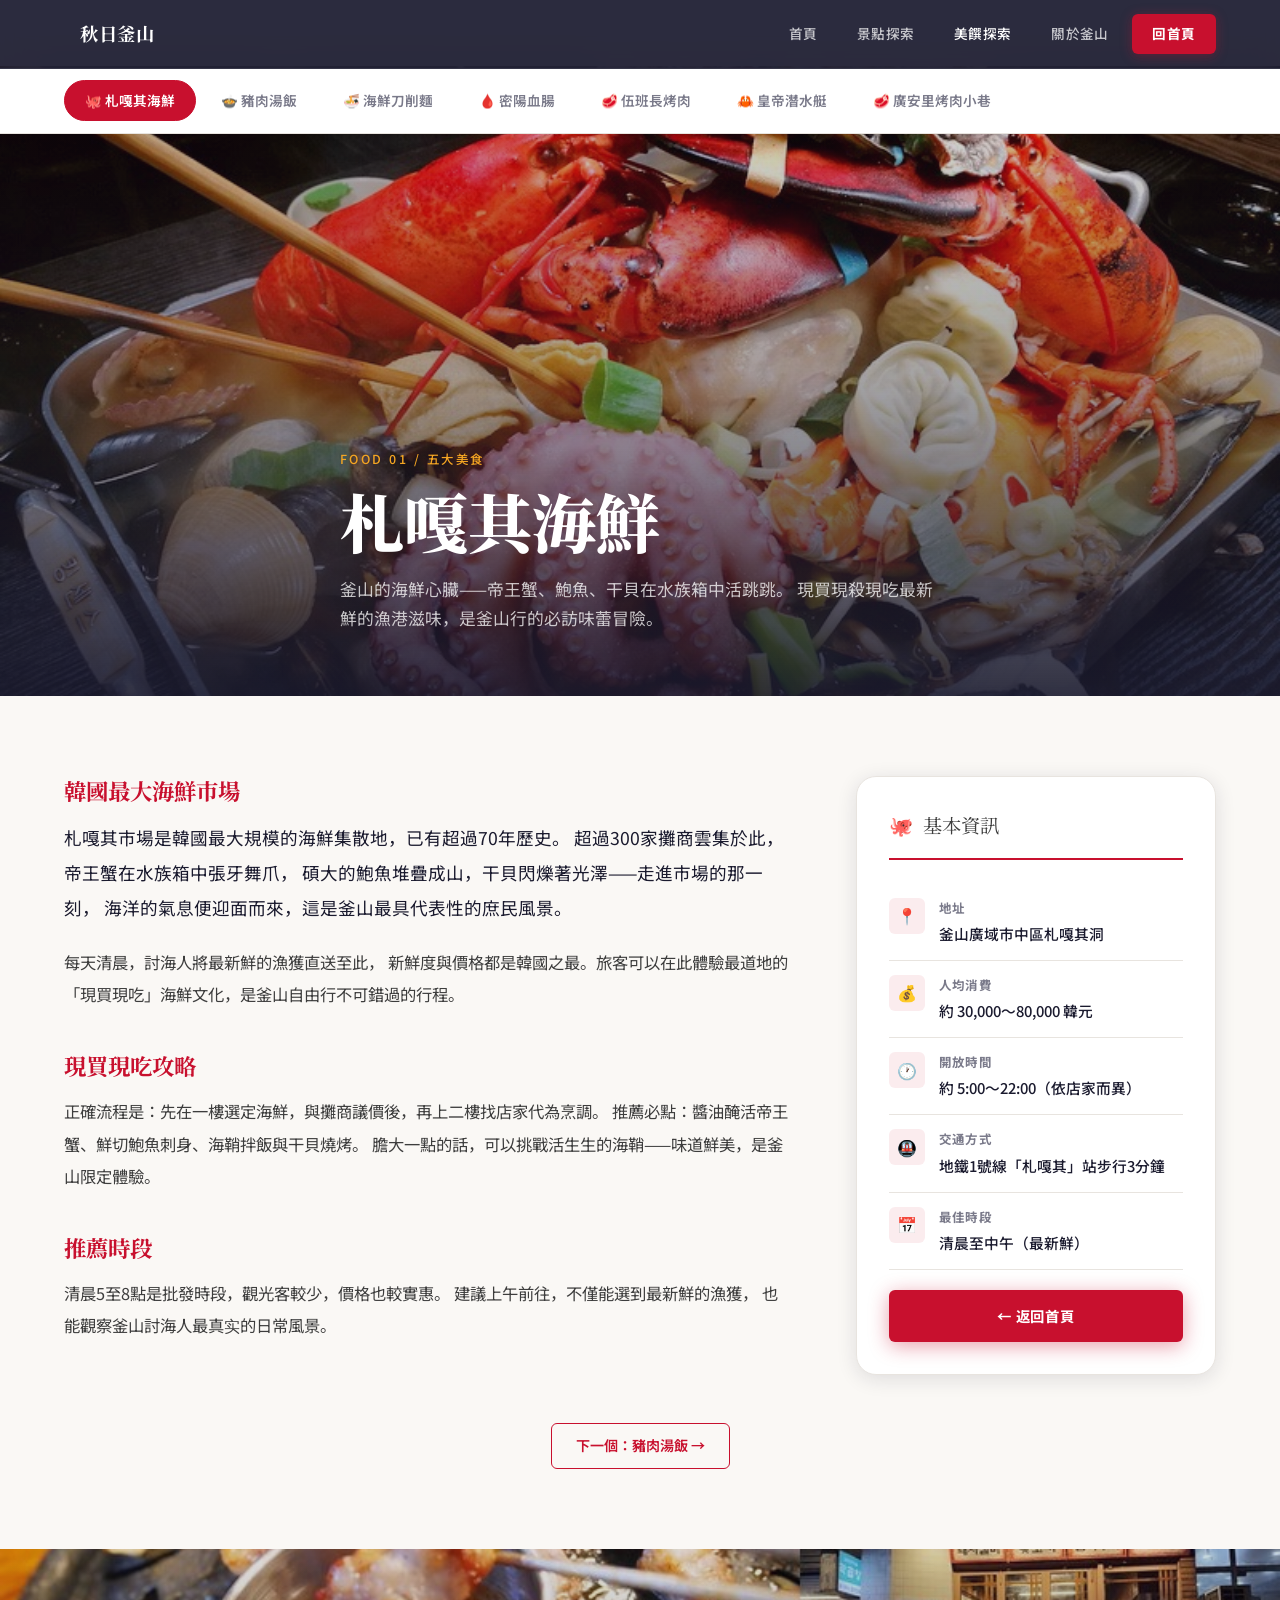
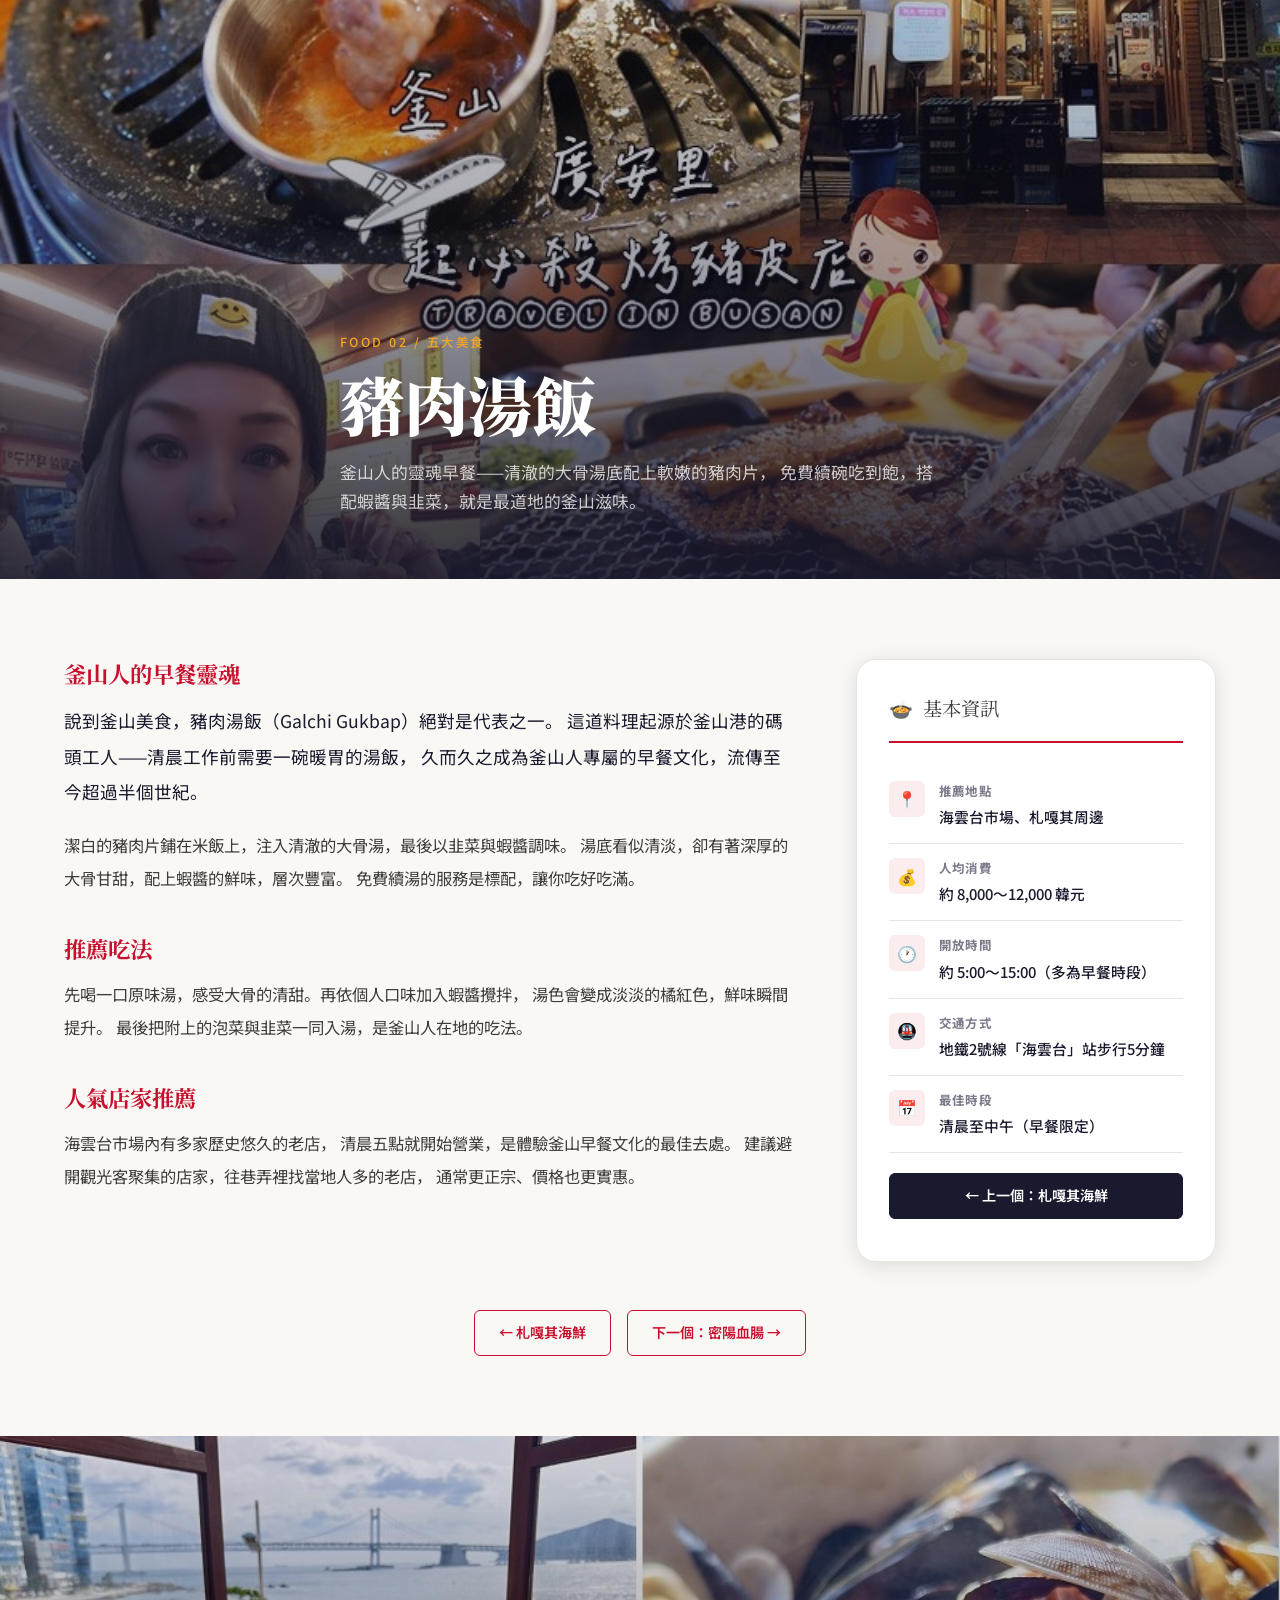
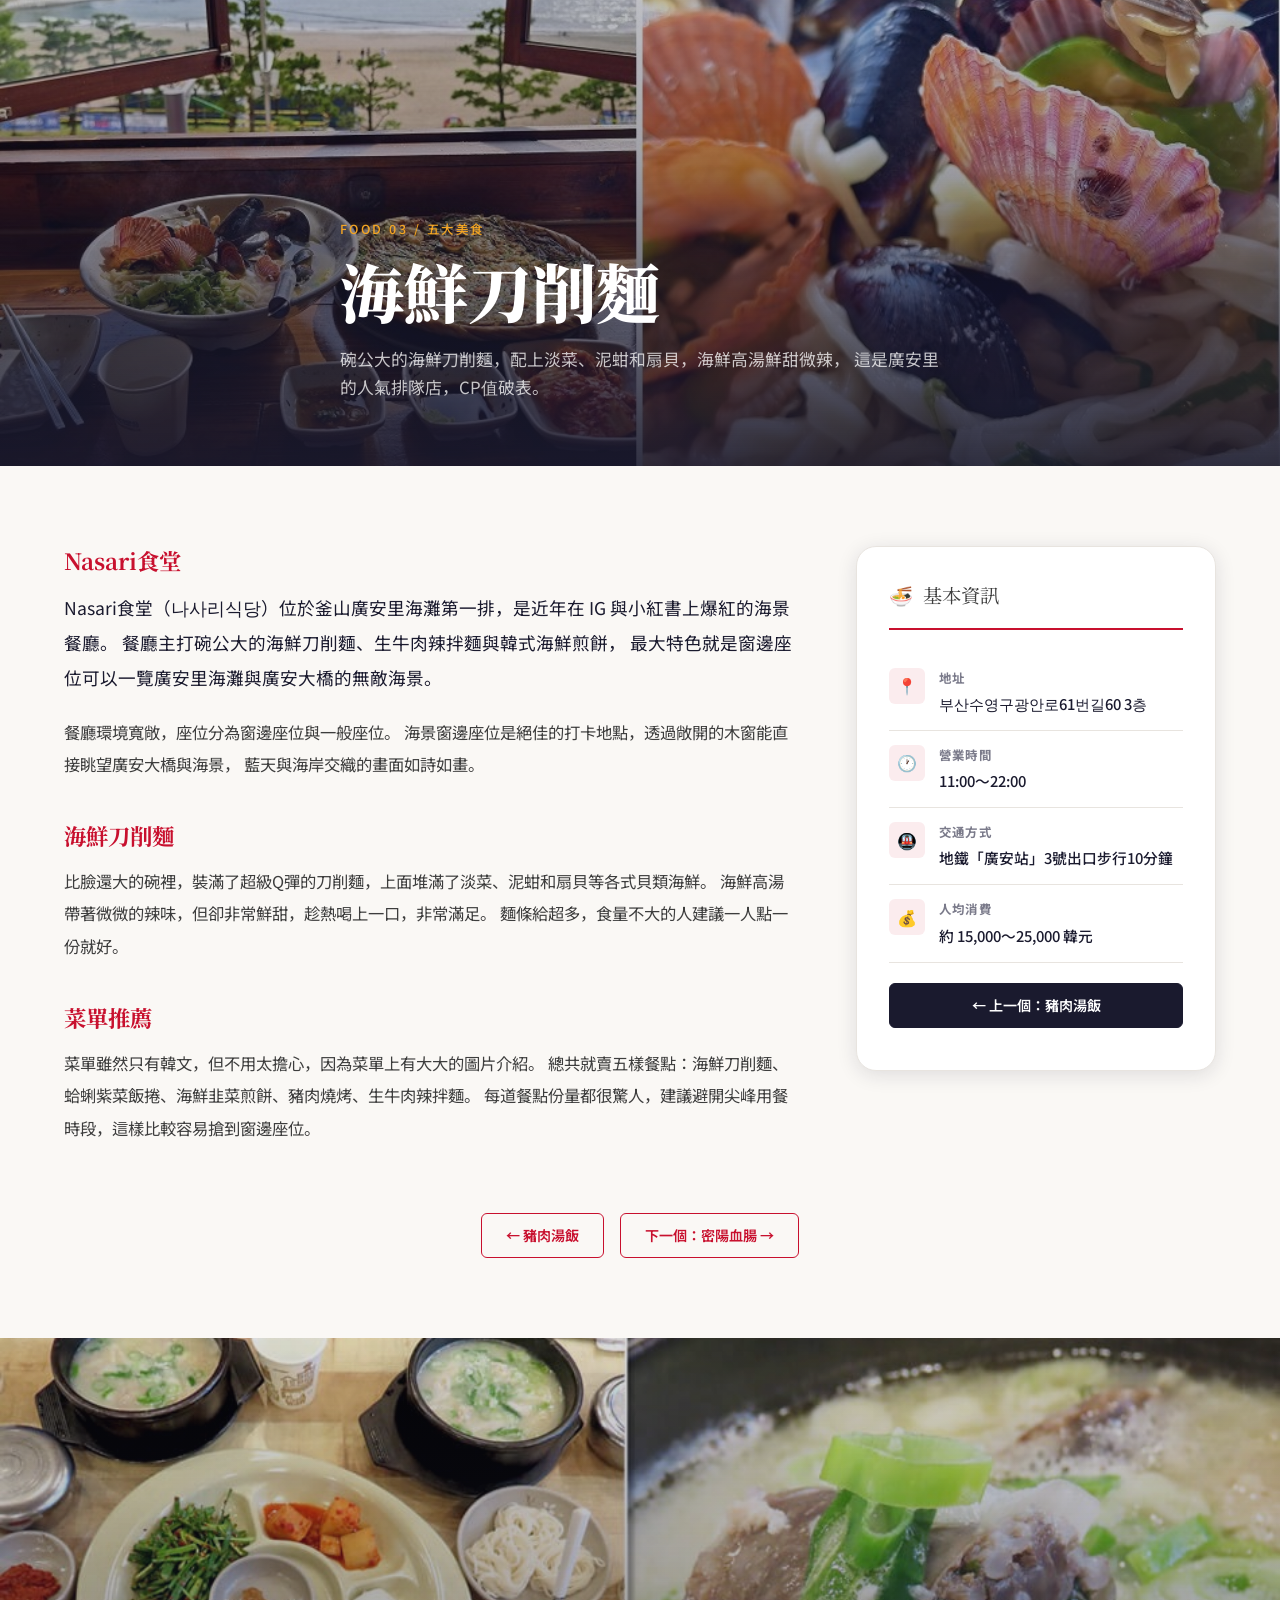
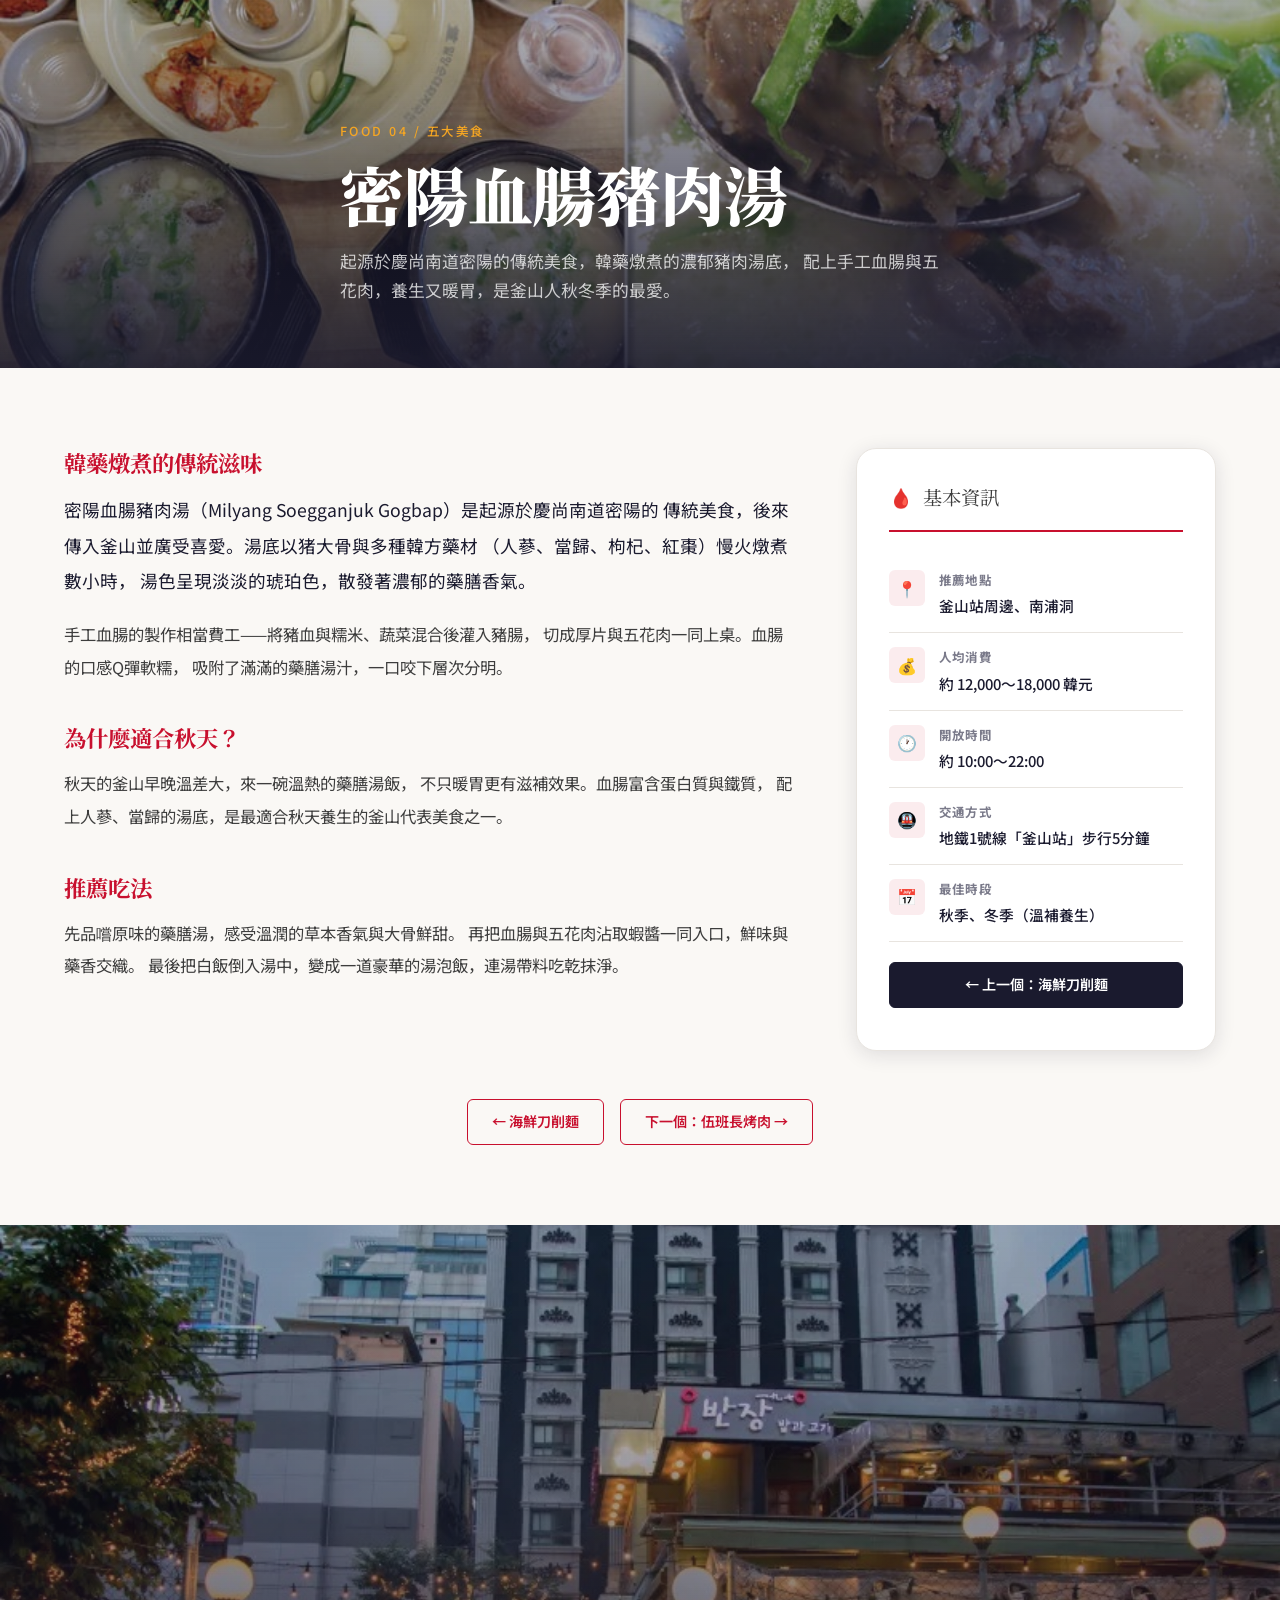
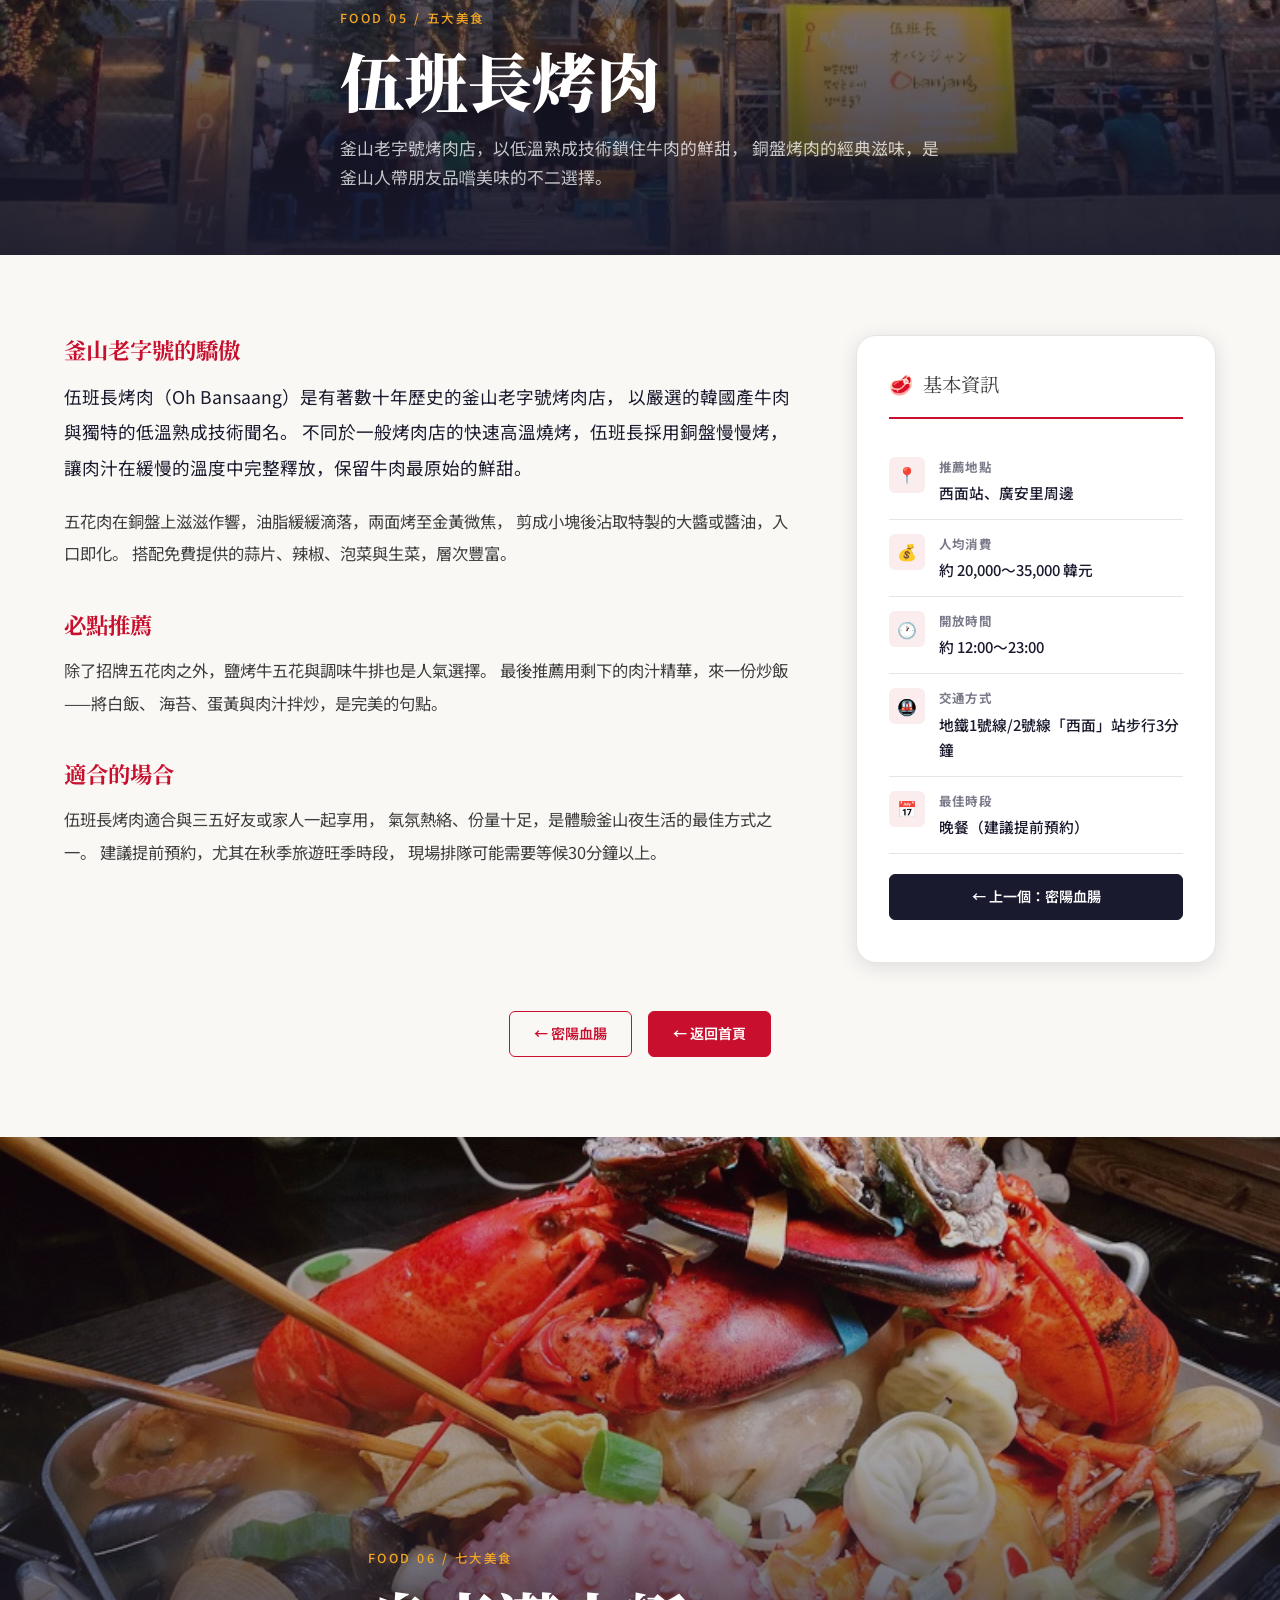
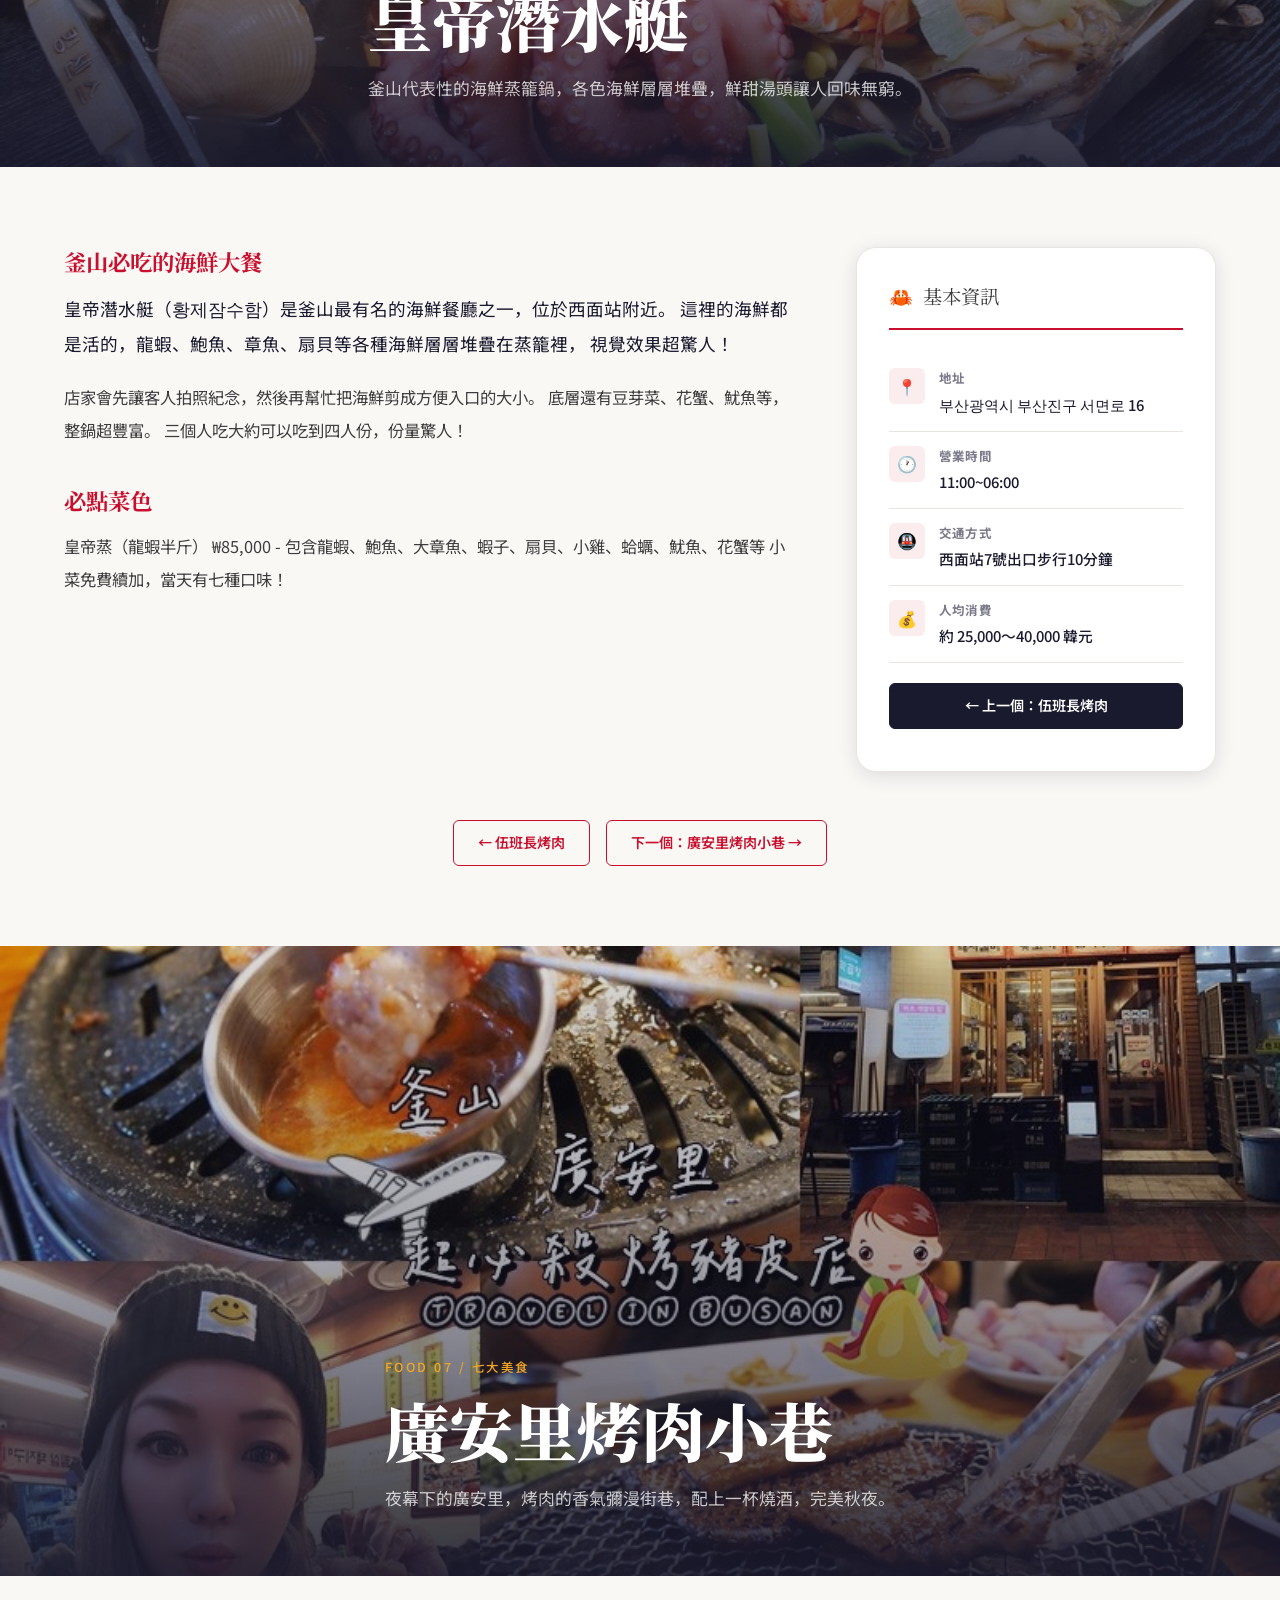
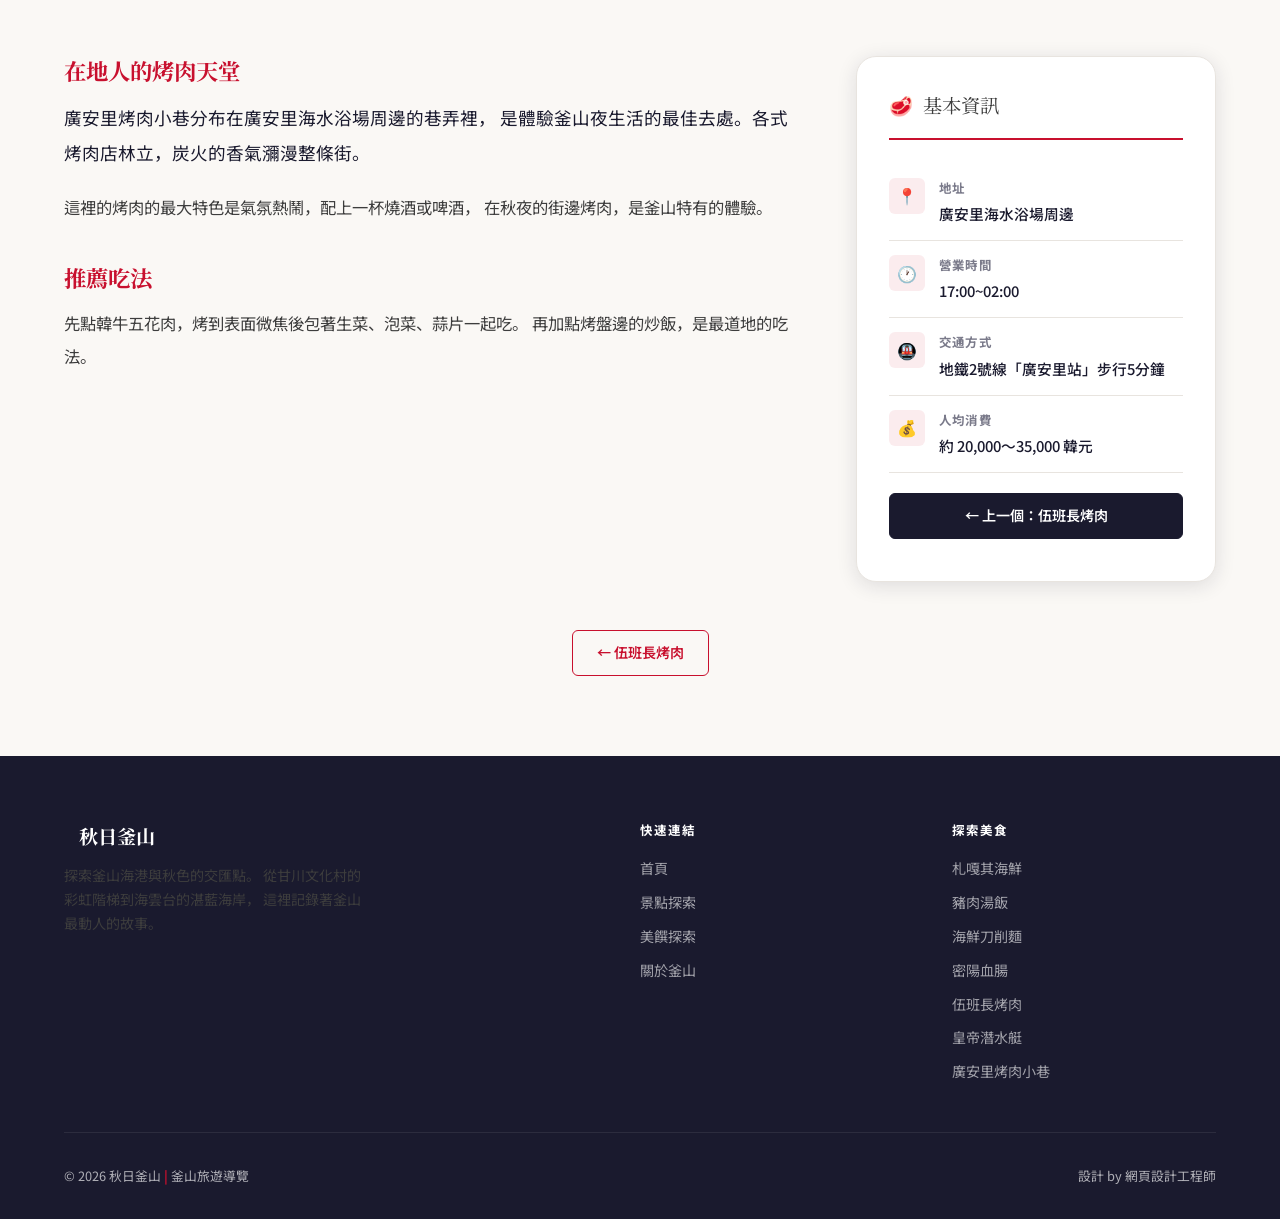
==== commit bf9fd003: "Final - 修正結構+footer連結" ====
--- a/food.html
+++ b/food.html
@@ -826,6 +826,8 @@
             <a href="#nasari">海鮮刀削麵</a>
             <a href="#milyang">密陽血腸</a>
             <a href="#ohbansang">伍班長烤肉</a>
+            <a href="#emperor-sub">皇帝潛水艇</a>
+            <a href="#gwangalli-bbq">廣安里烤肉小巷</a>
           </div>
         </div>
       </div>
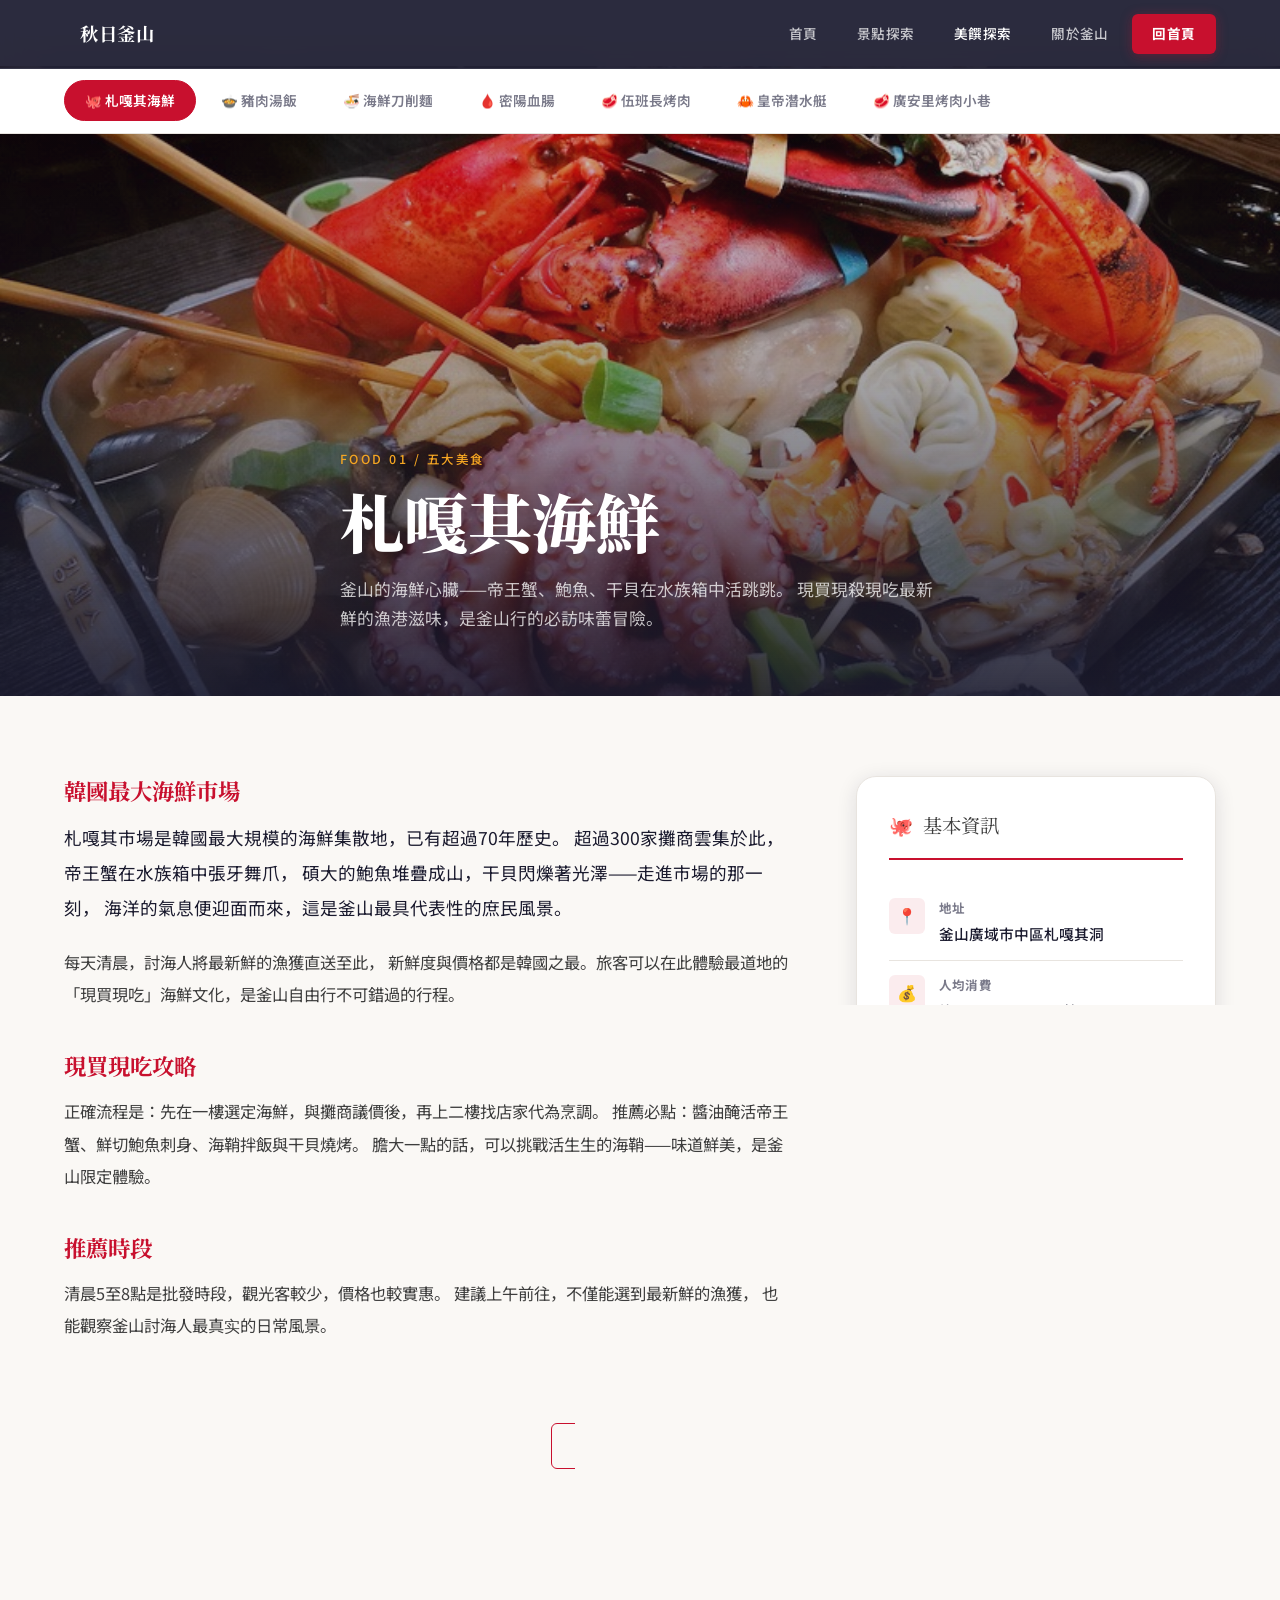
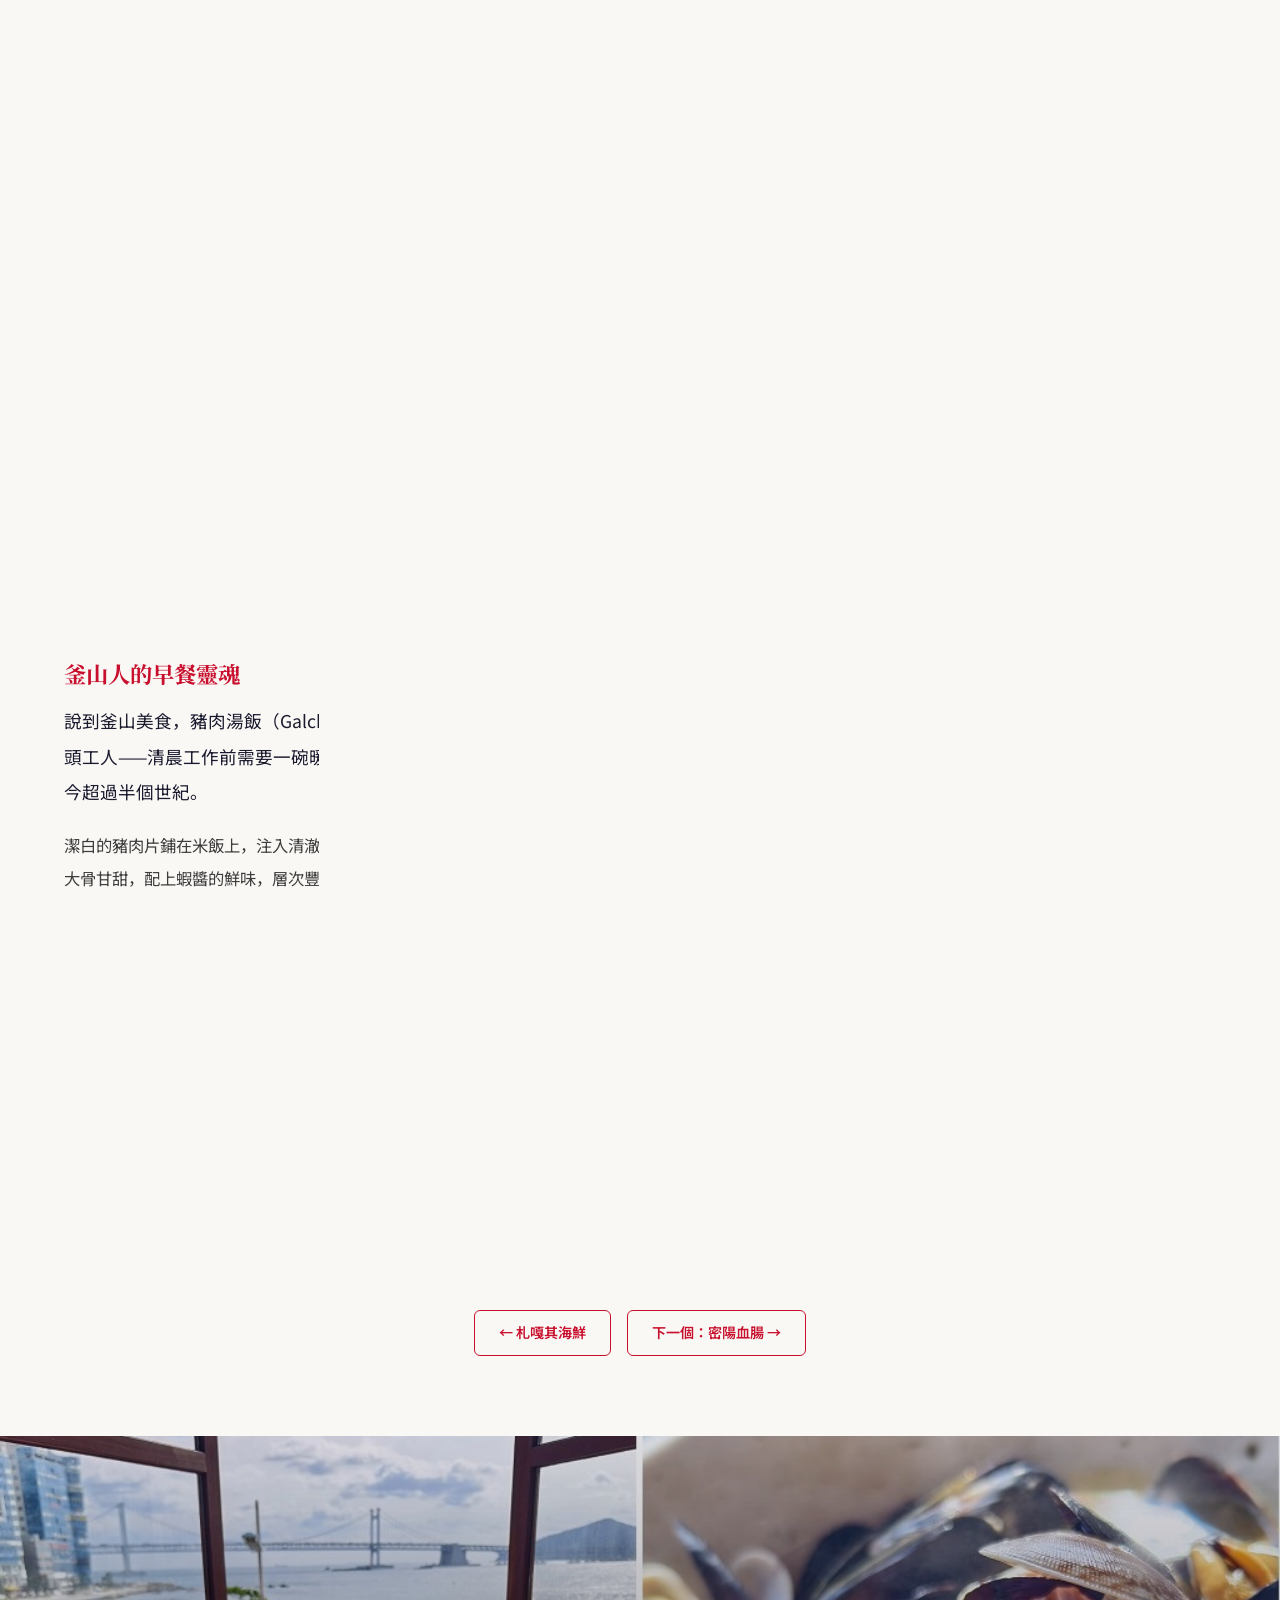
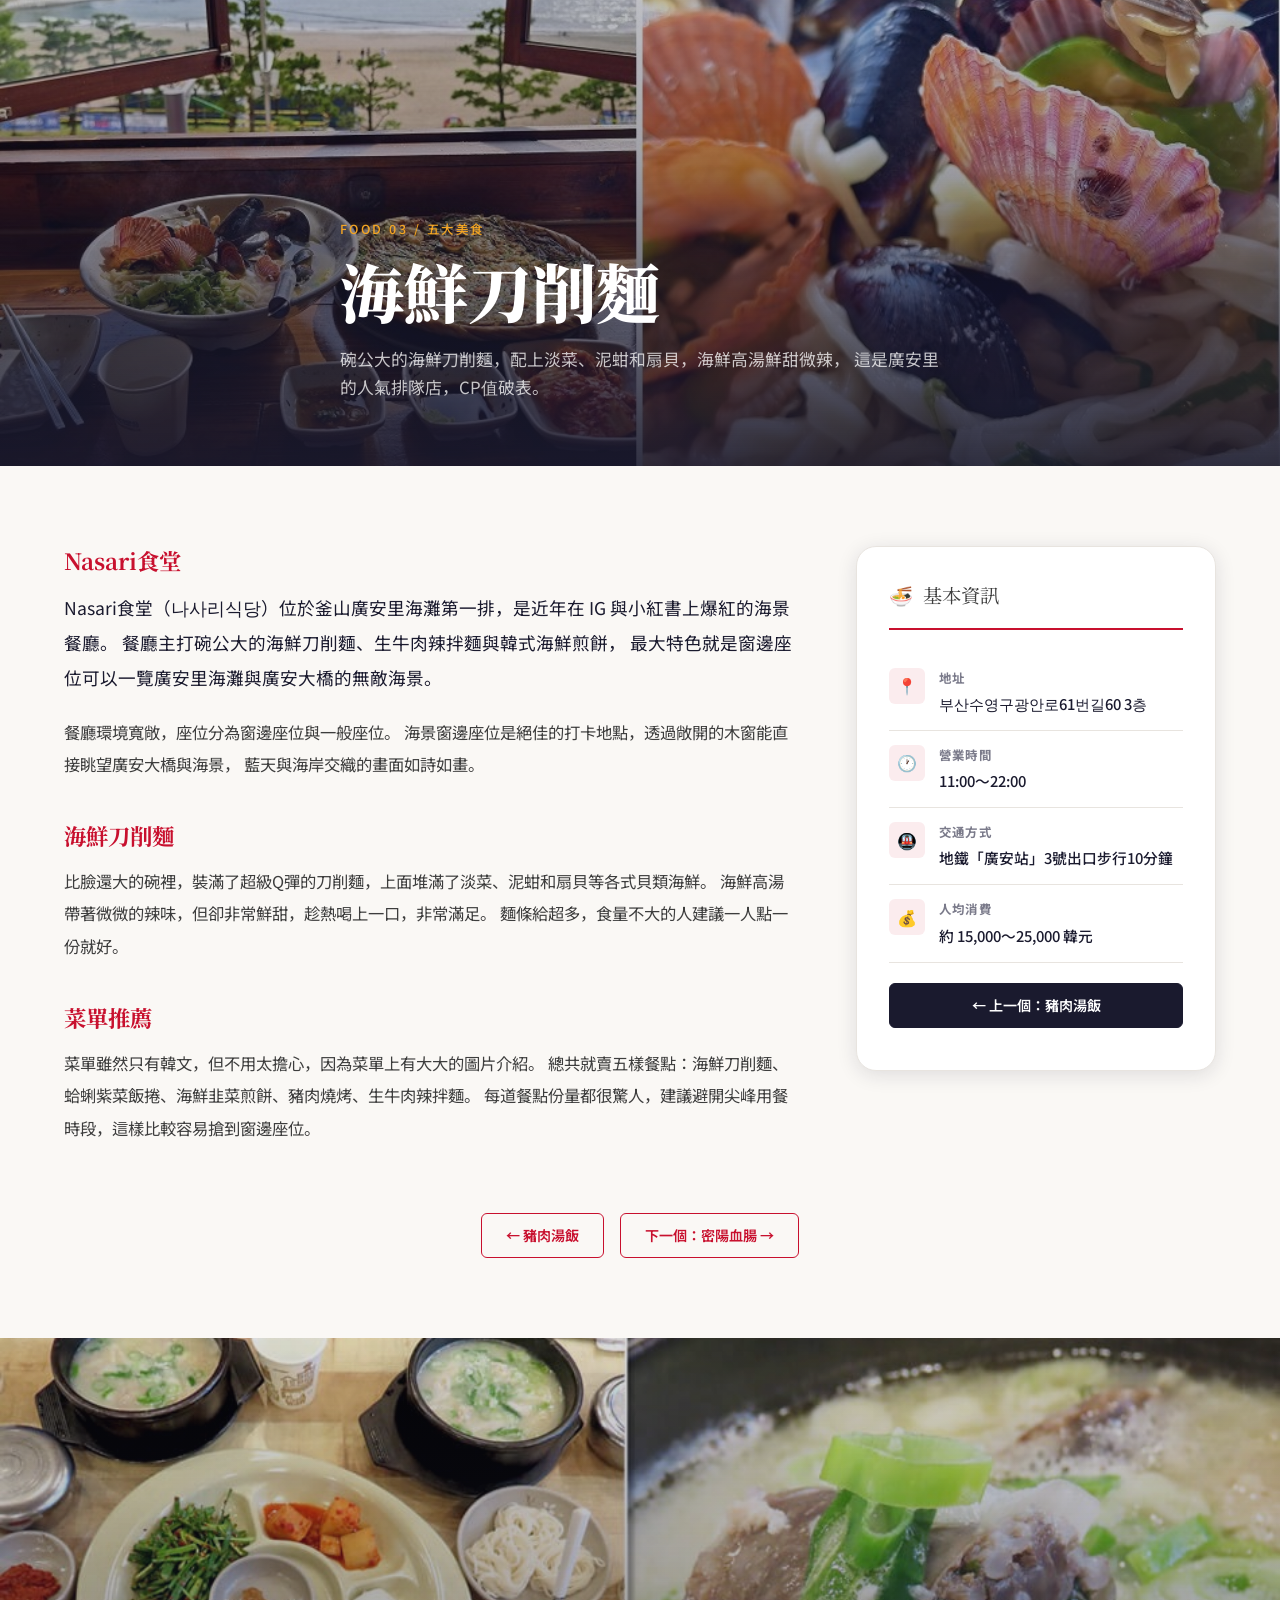
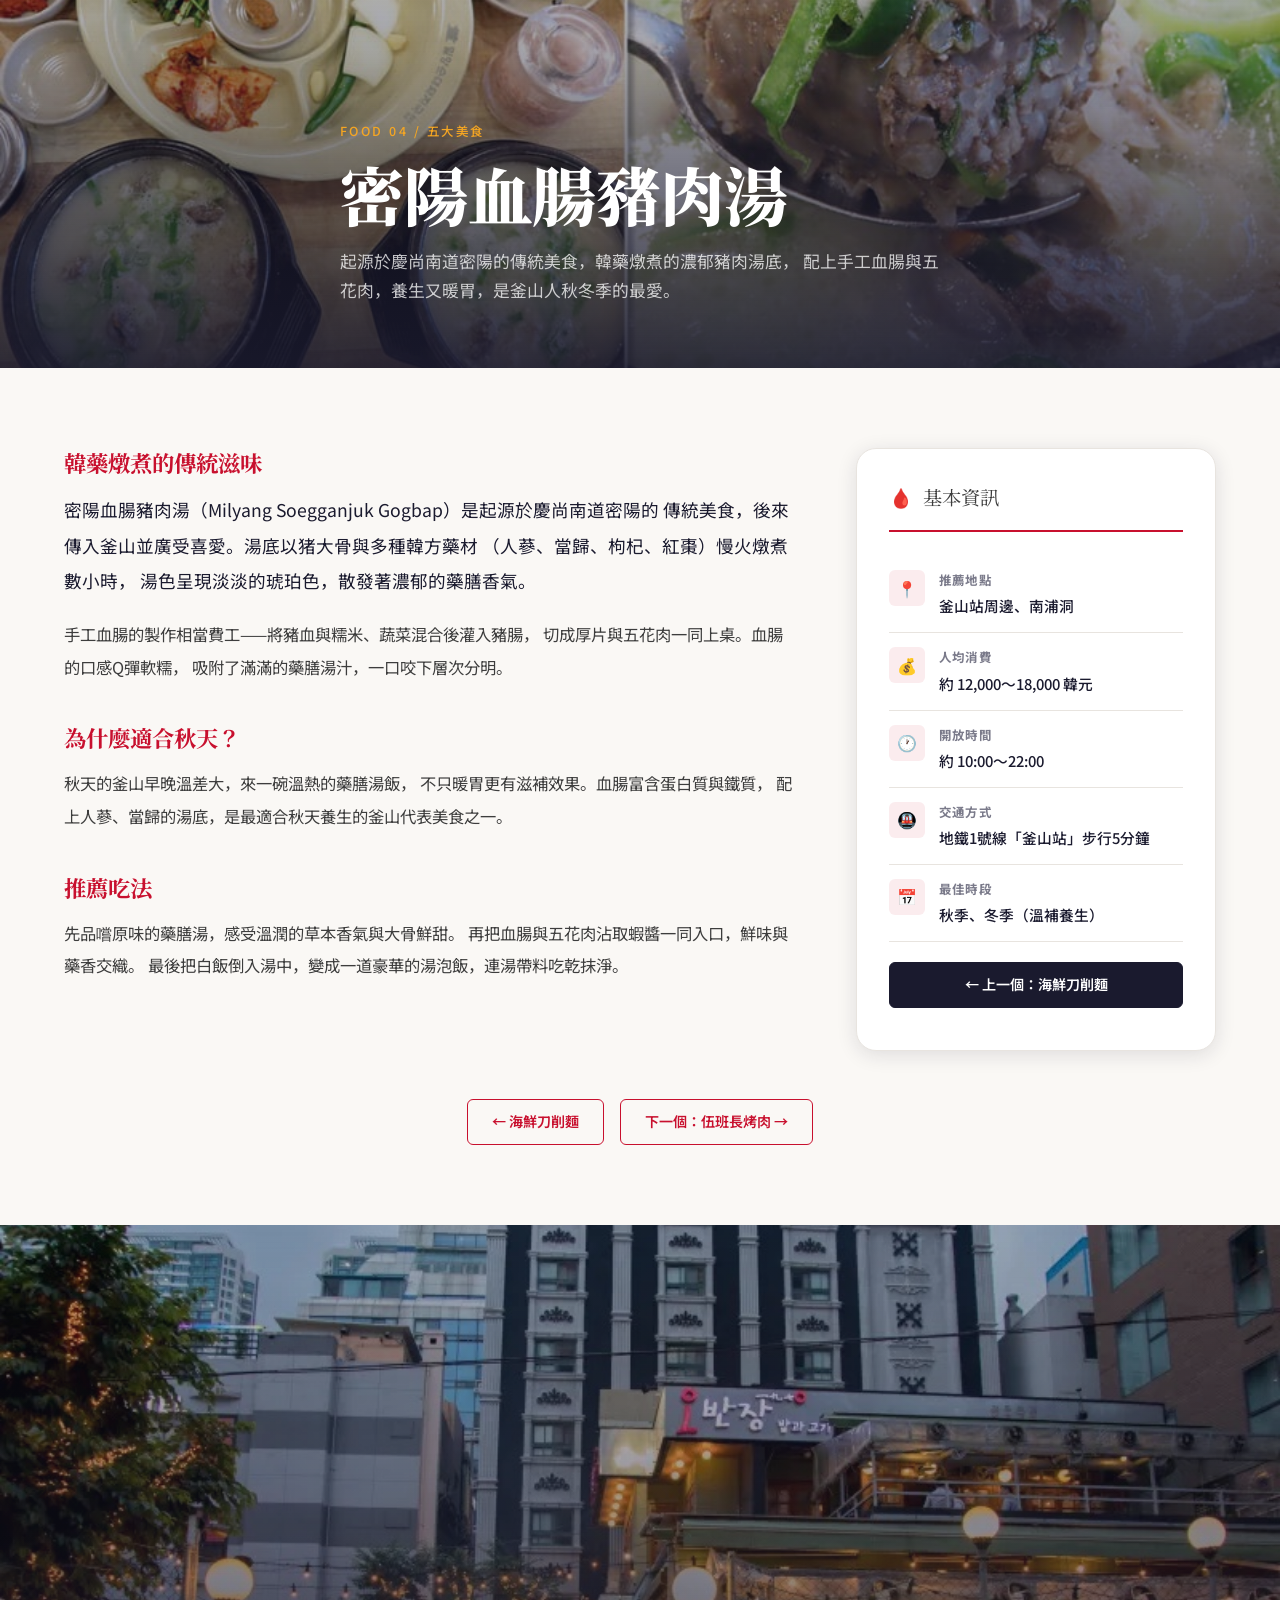
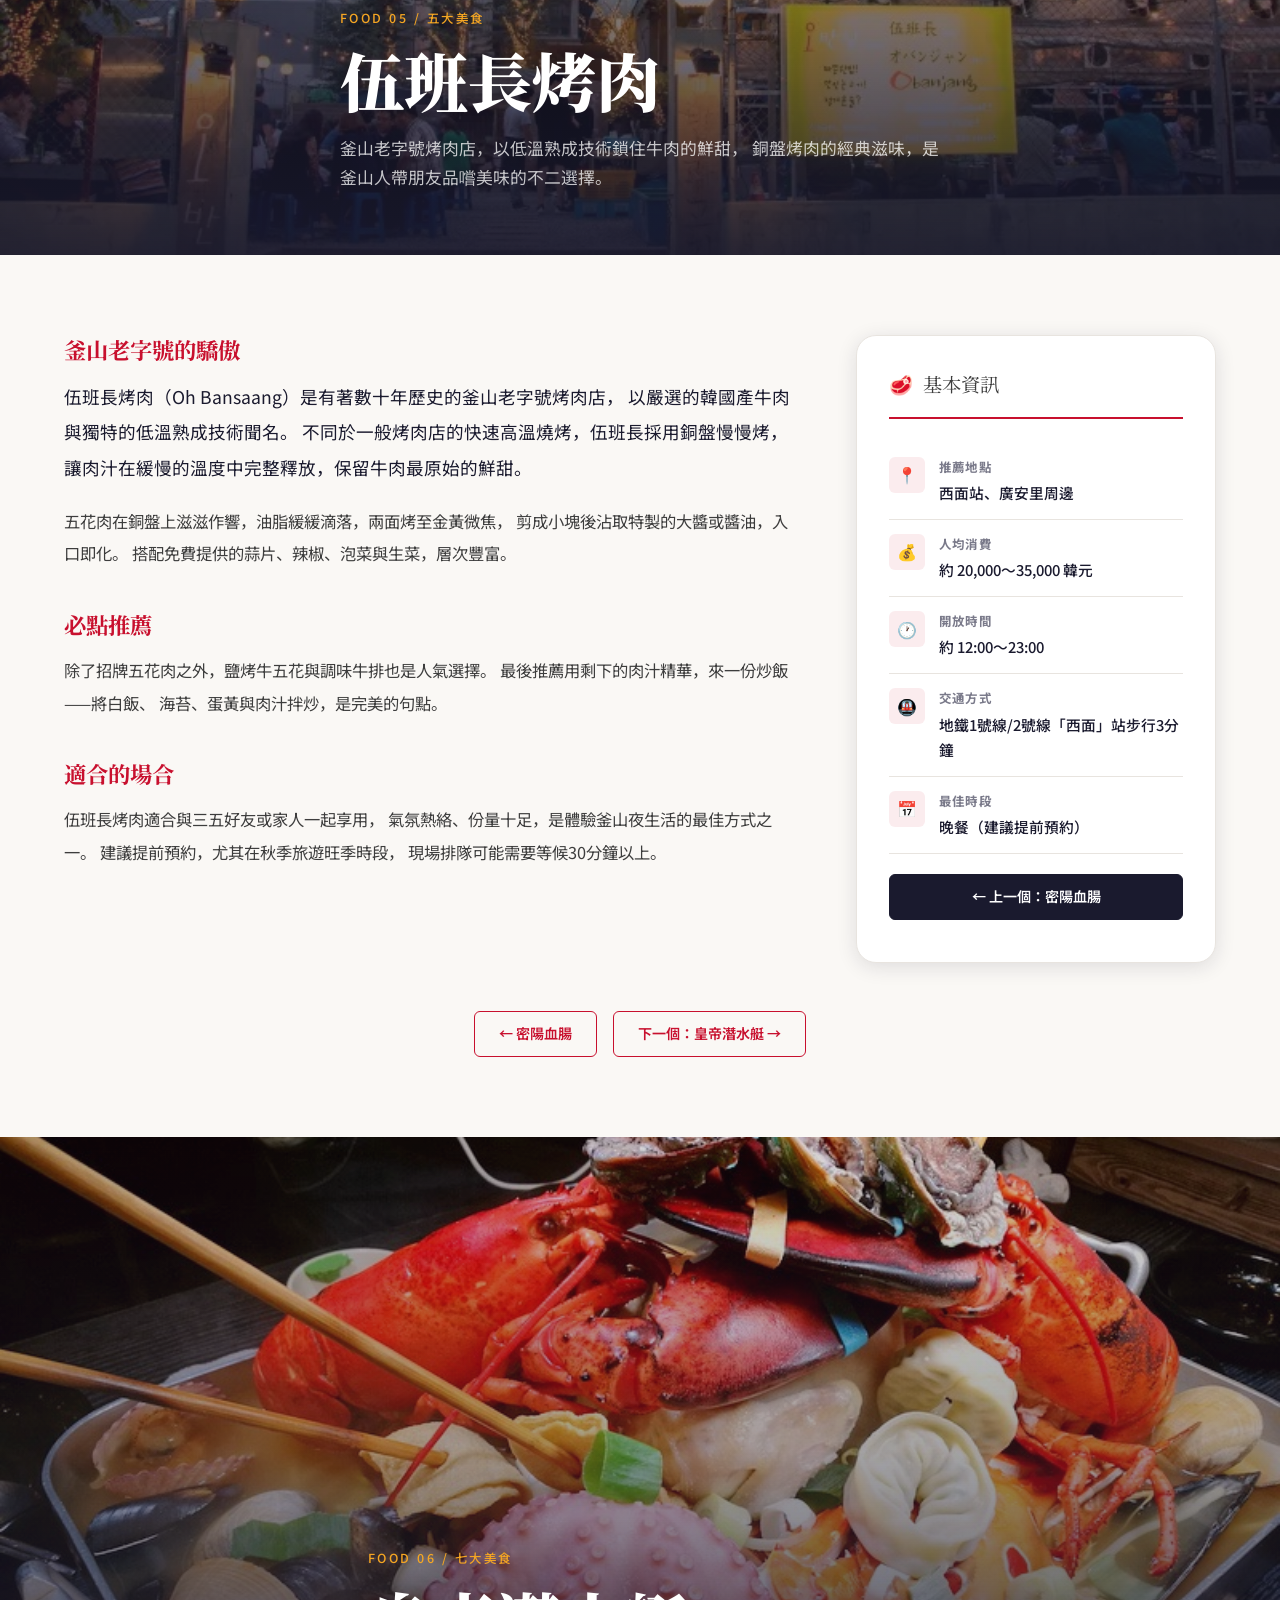
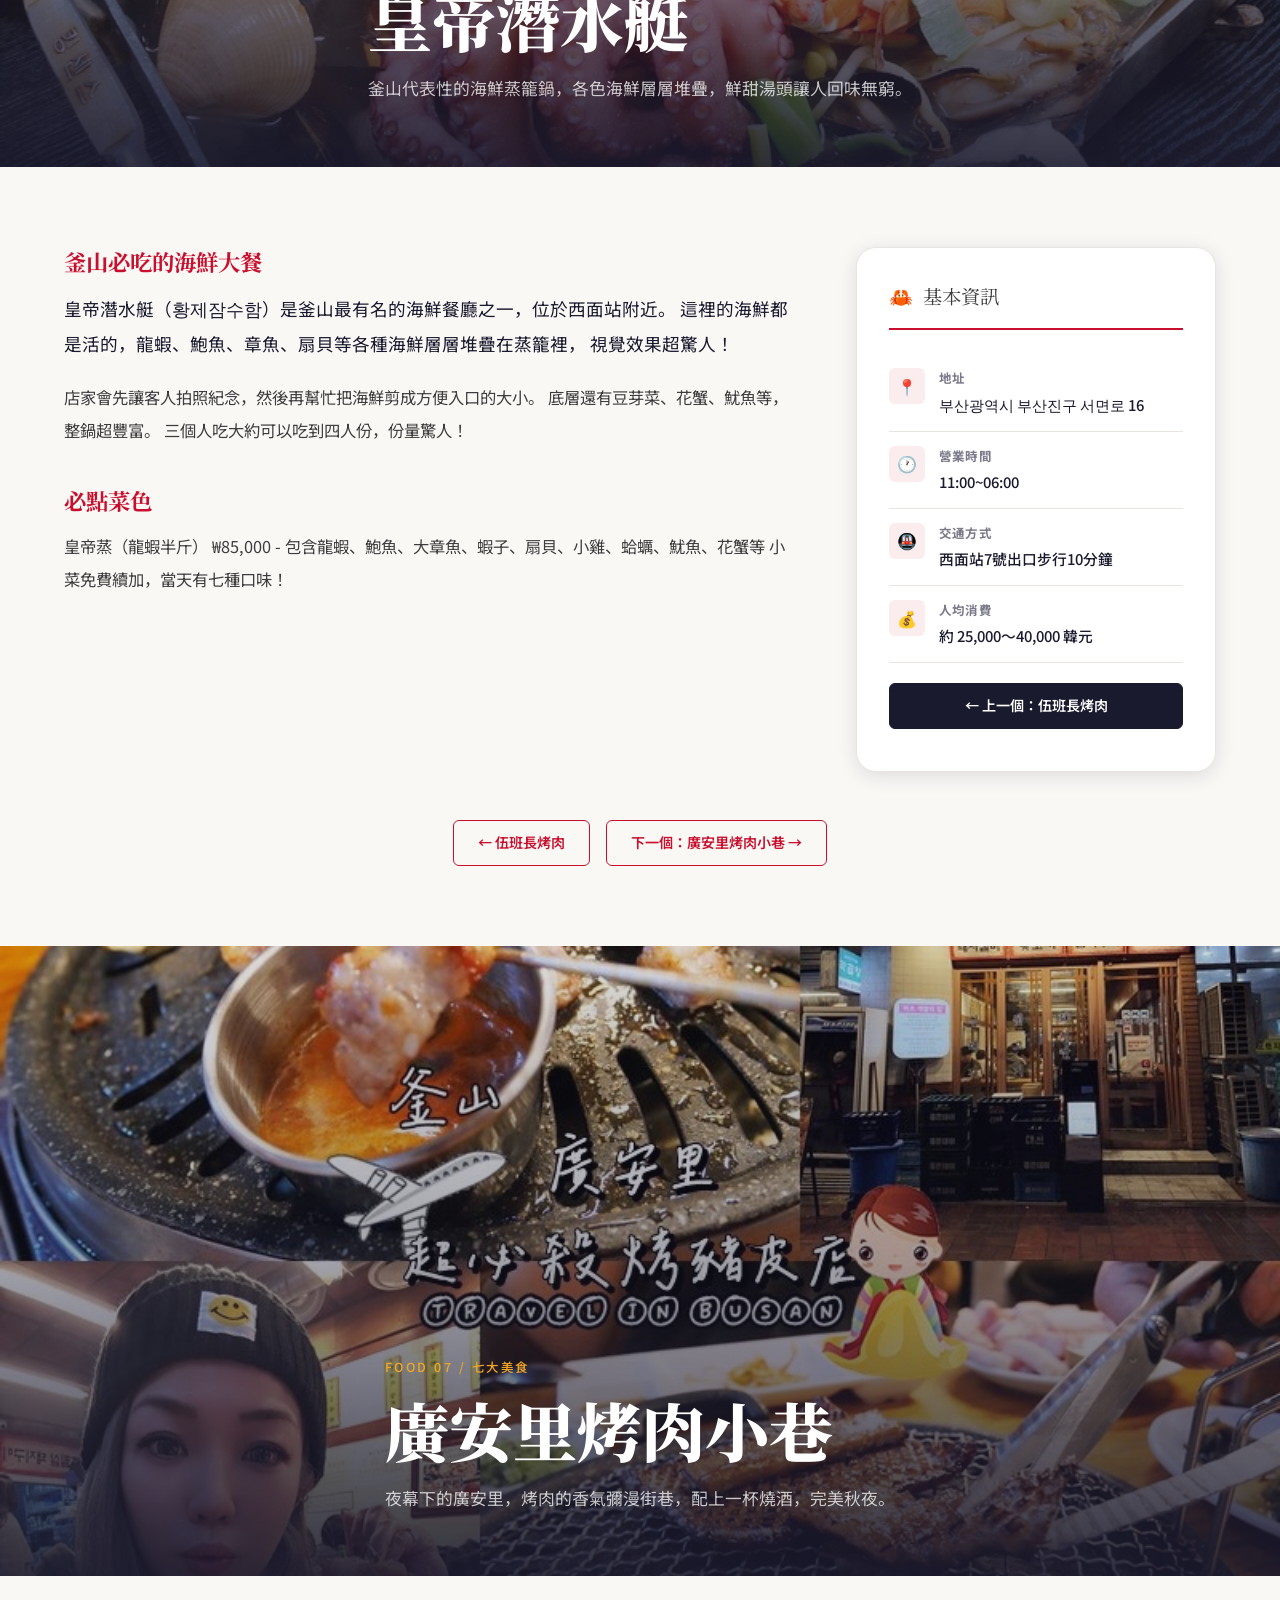
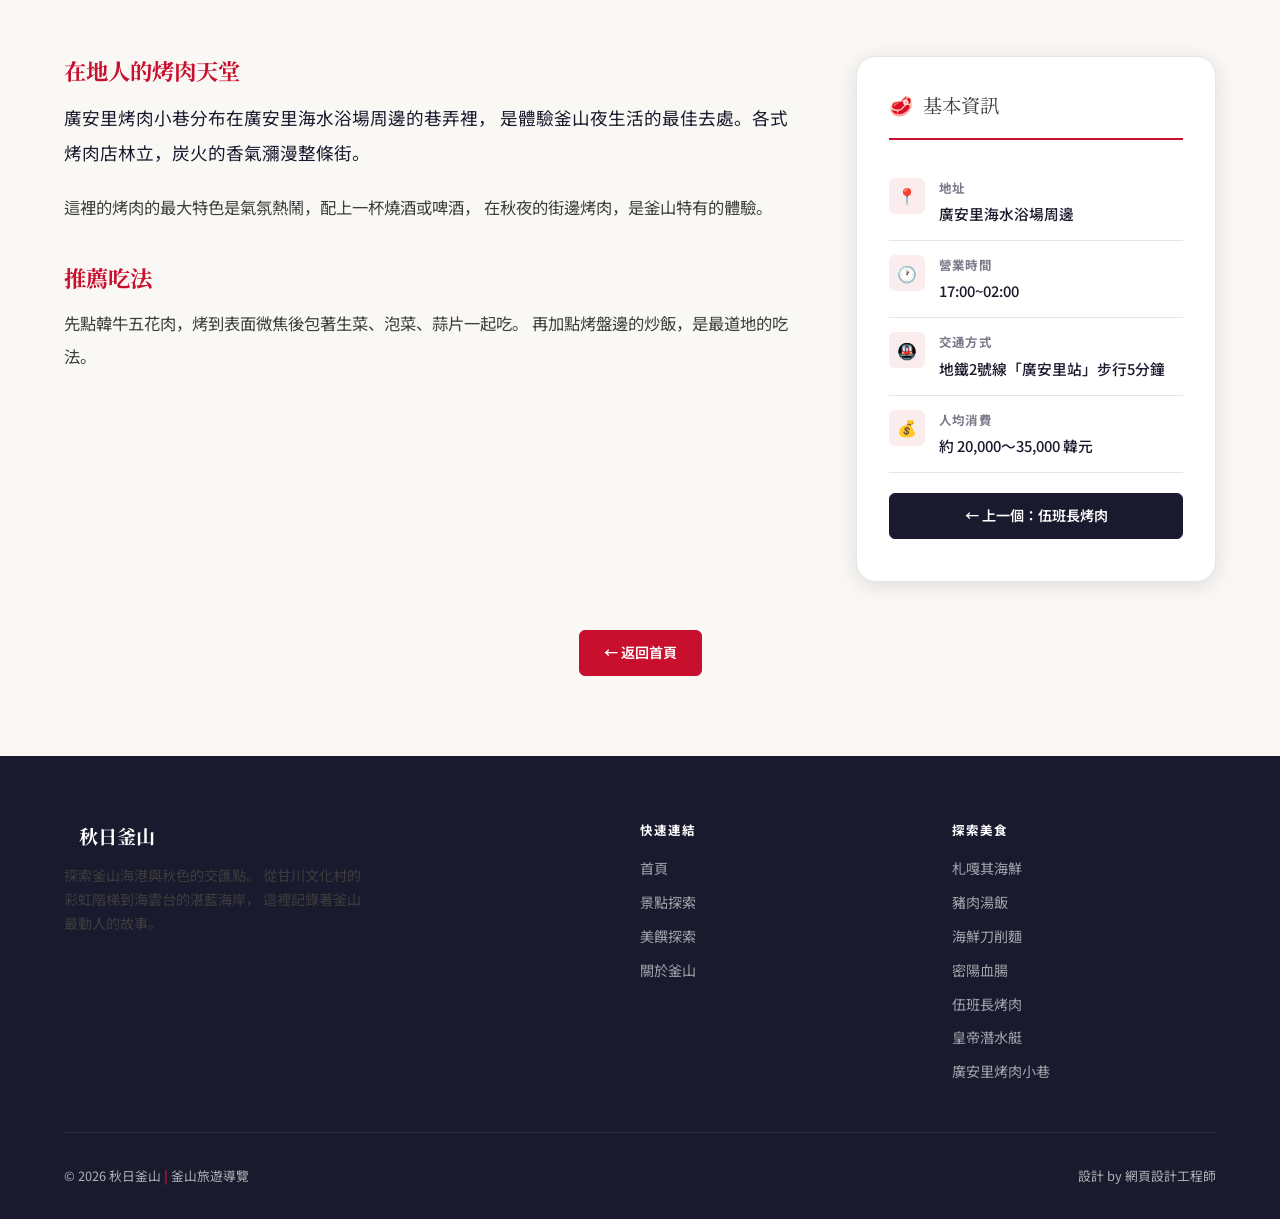
==== commit 2c178e37: "Fix navigation final - 返回首頁在最後" ====
--- a/food.html
+++ b/food.html
@@ -598,9 +598,7 @@
 
         <div class="spot-detail-nav fade-in">
           <a href="#milyang" class="spot-nav-btn">← 密陽血腸</a>
-          <a href="index.html" class="spot-nav-btn" style="background: var(--primary); color: #fff; border-color: var(--primary);">
-            ← 返回首頁
-          </a>
+          <a href="#emperor-sub" class="spot-nav-btn">下一個：皇帝潛水艇 →</a>
         </div>
       </div>
     </div>
@@ -781,7 +779,9 @@
         </div>
 
         <div class="spot-detail-nav fade-in">
-          <a href="#ohbansang" class="spot-nav-btn">← 伍班長烤肉</a>
+          <a href="index.html" class="spot-nav-btn" style="background: var(--primary); color: #fff; border-color: var(--primary);">
+            ← 返回首頁
+          </a>
         </div>
       </div>
     </div>
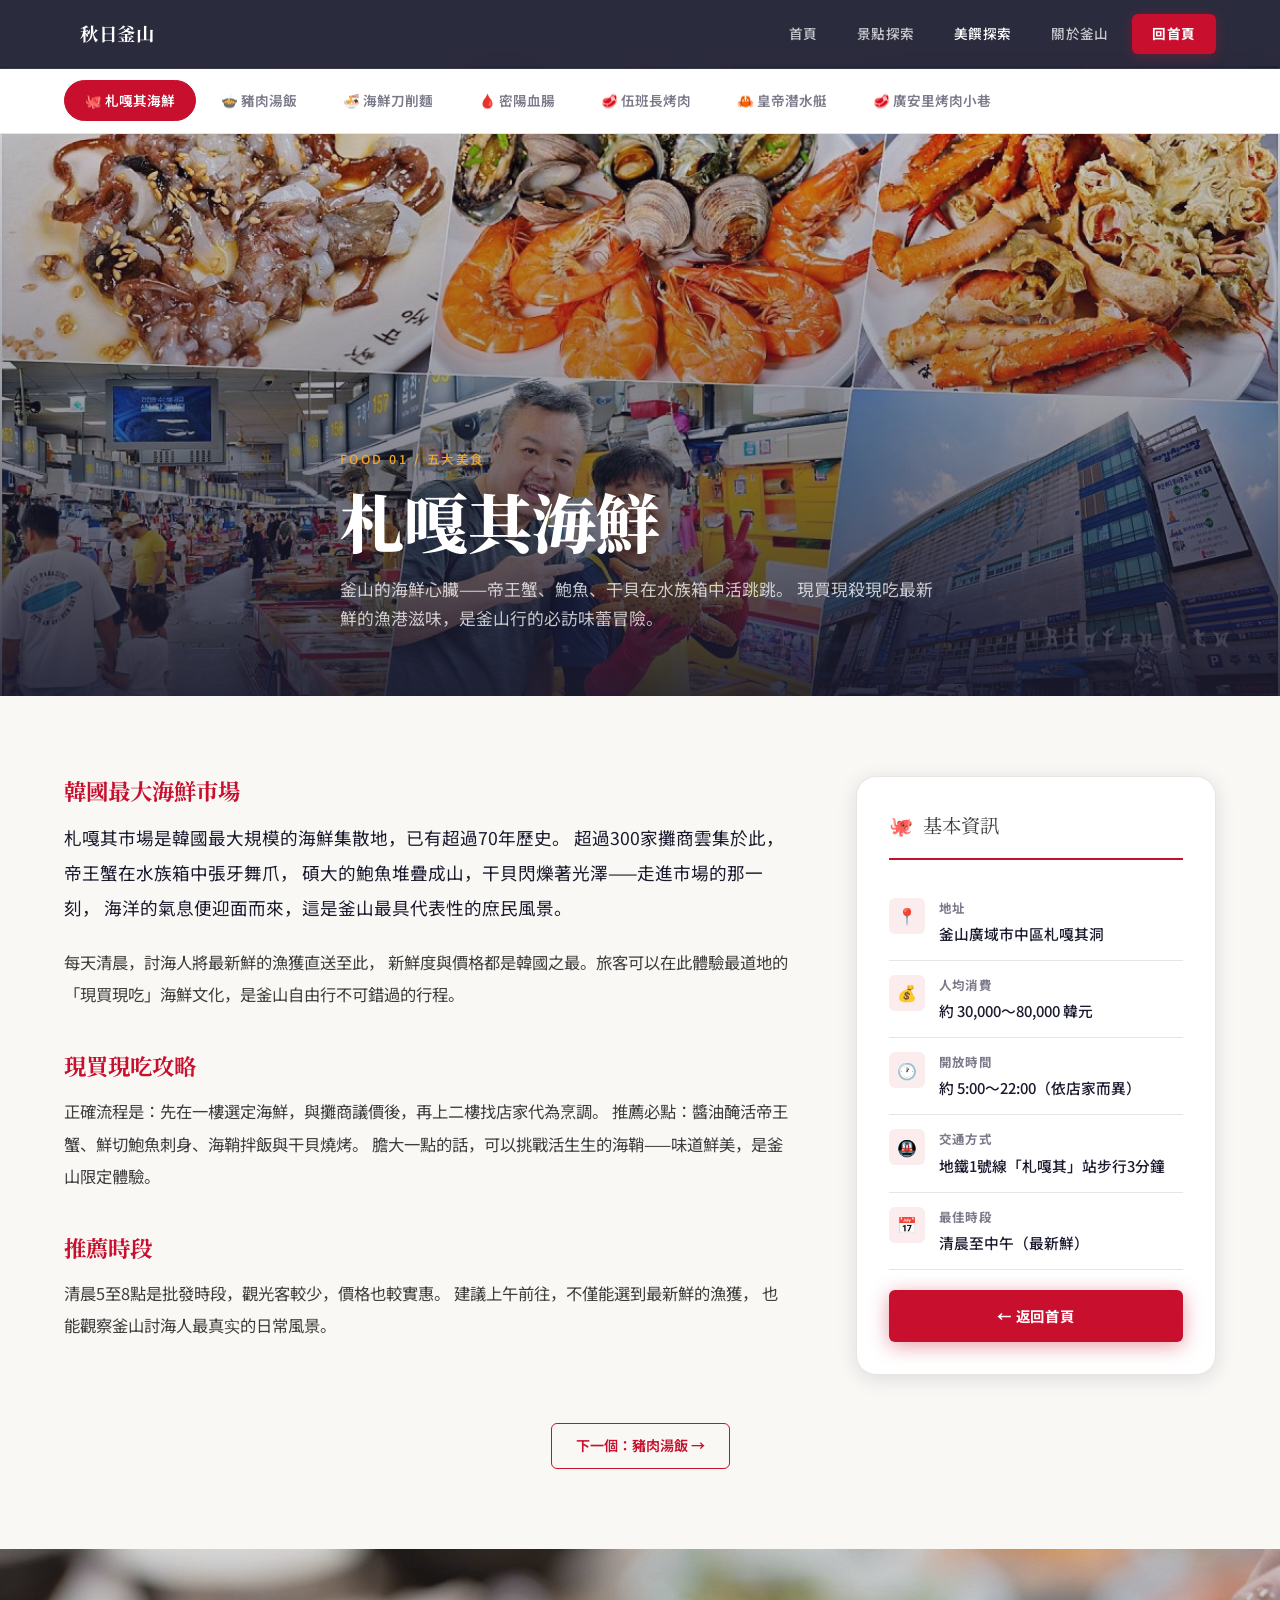
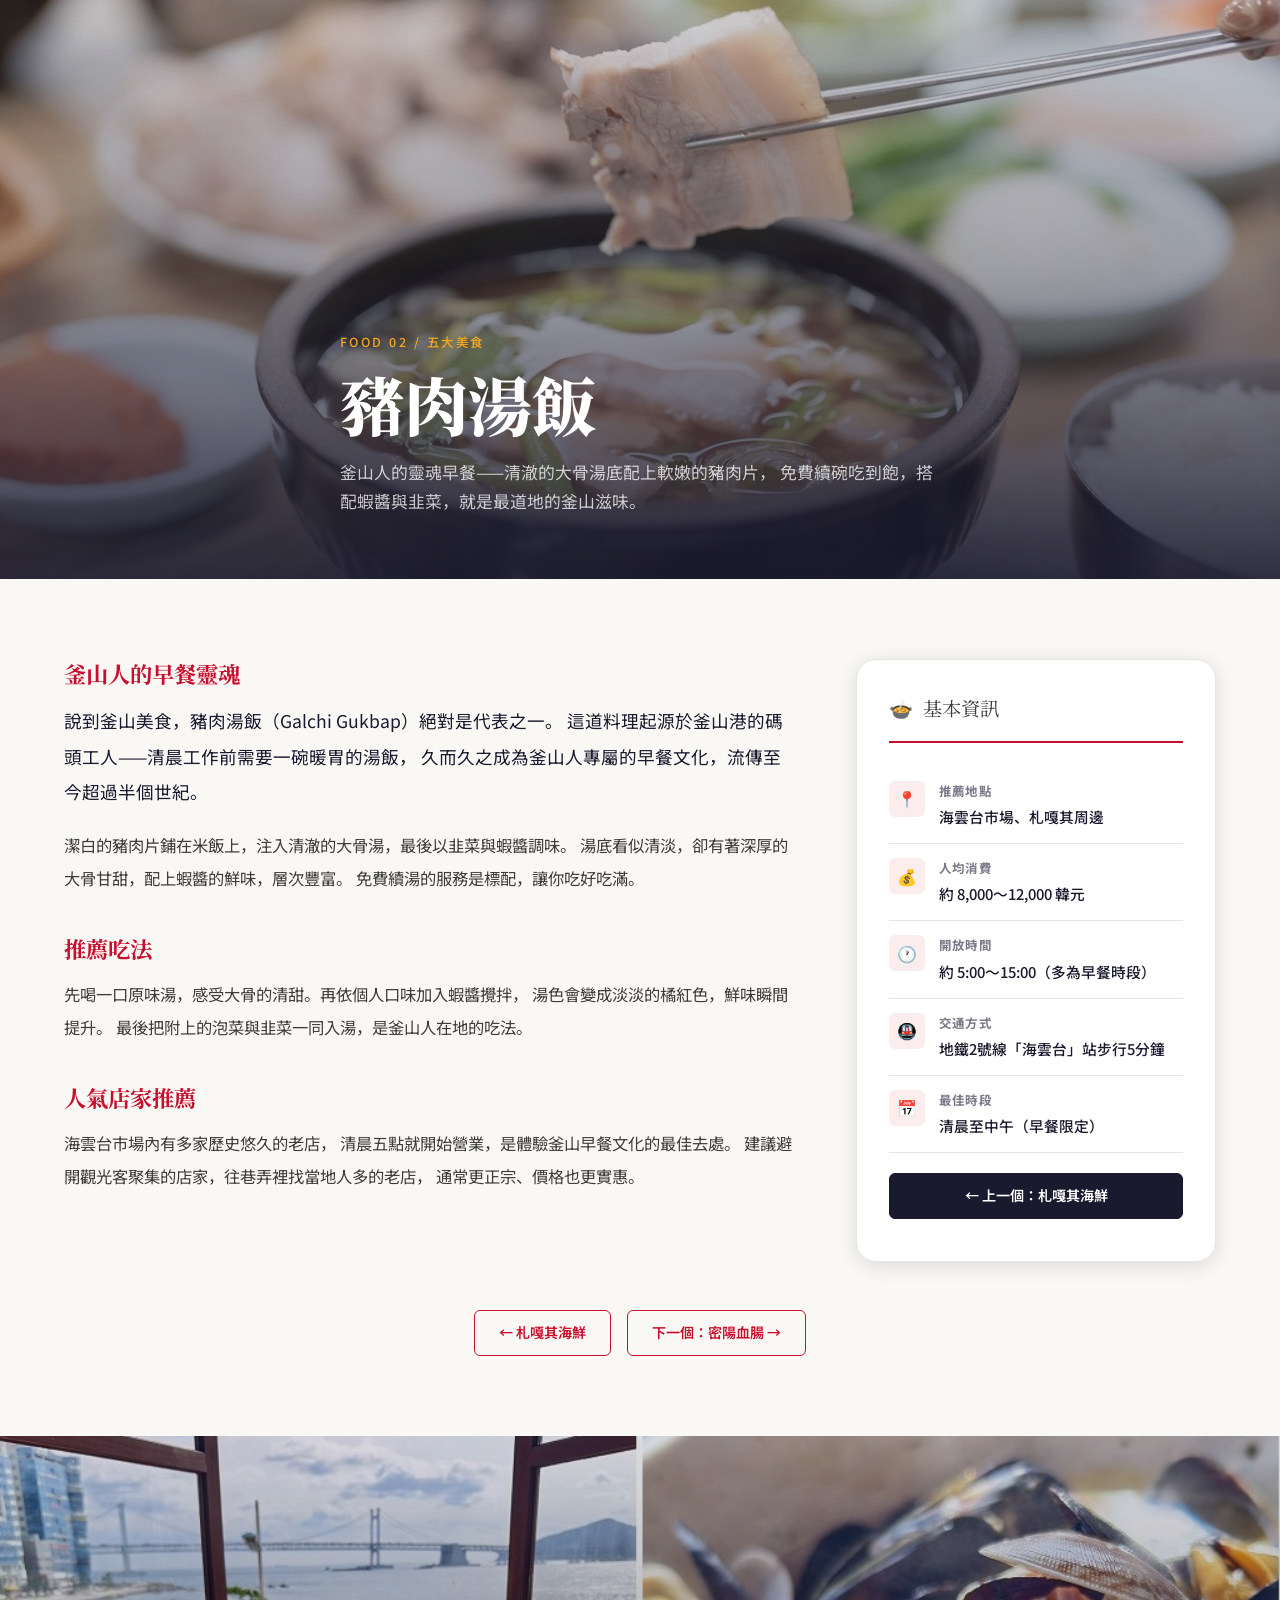
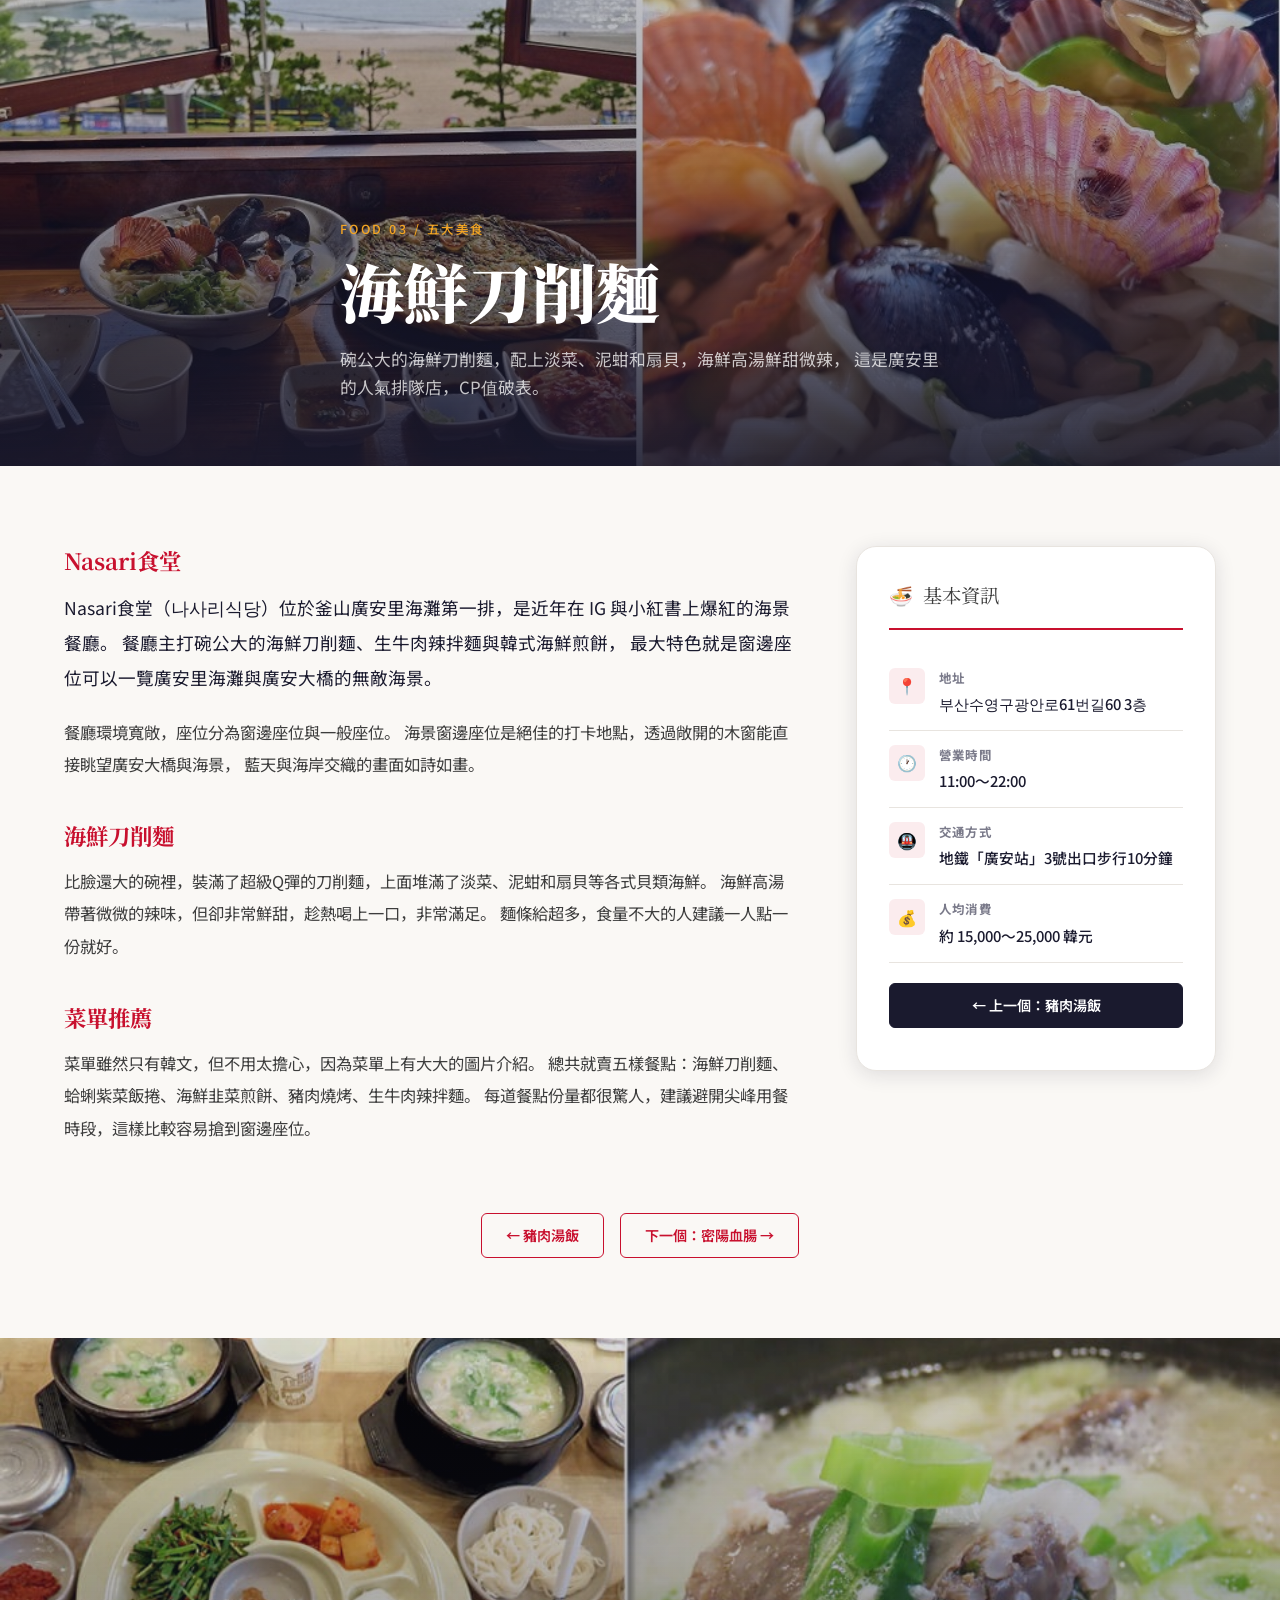
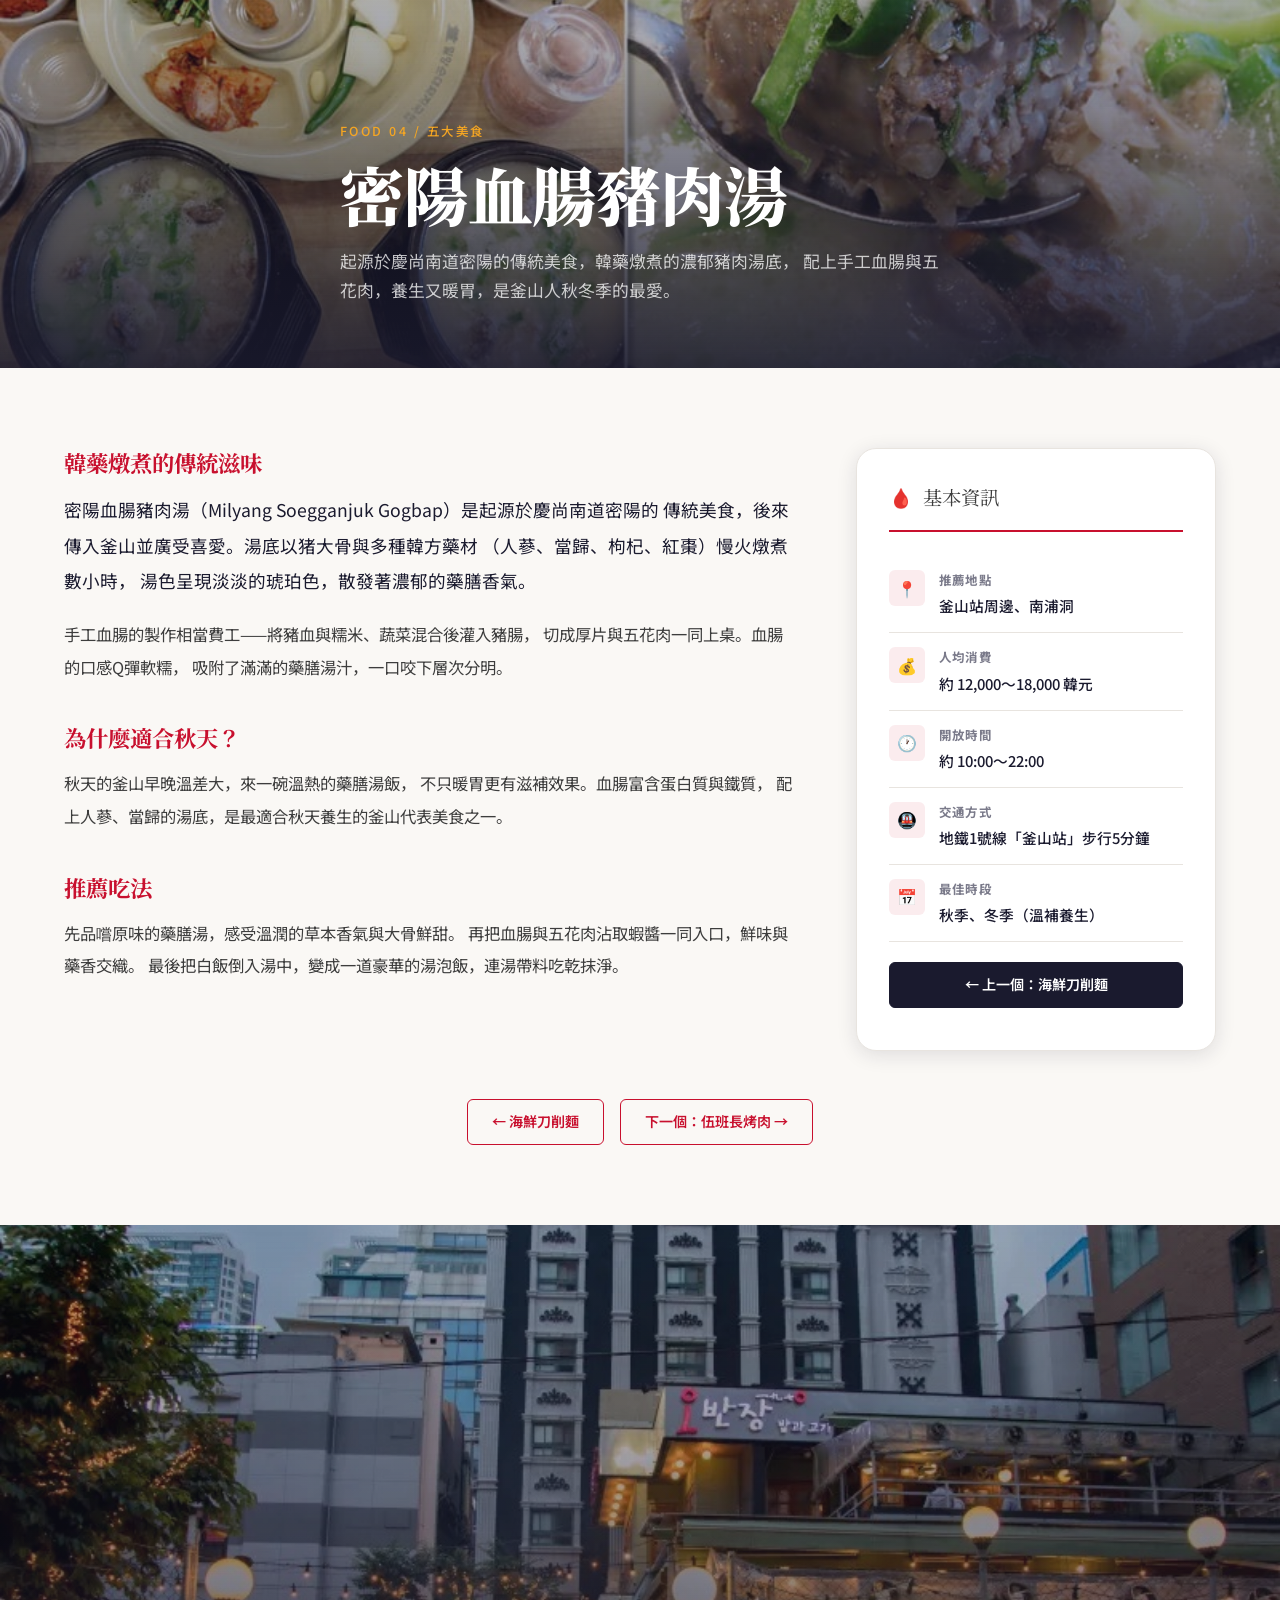
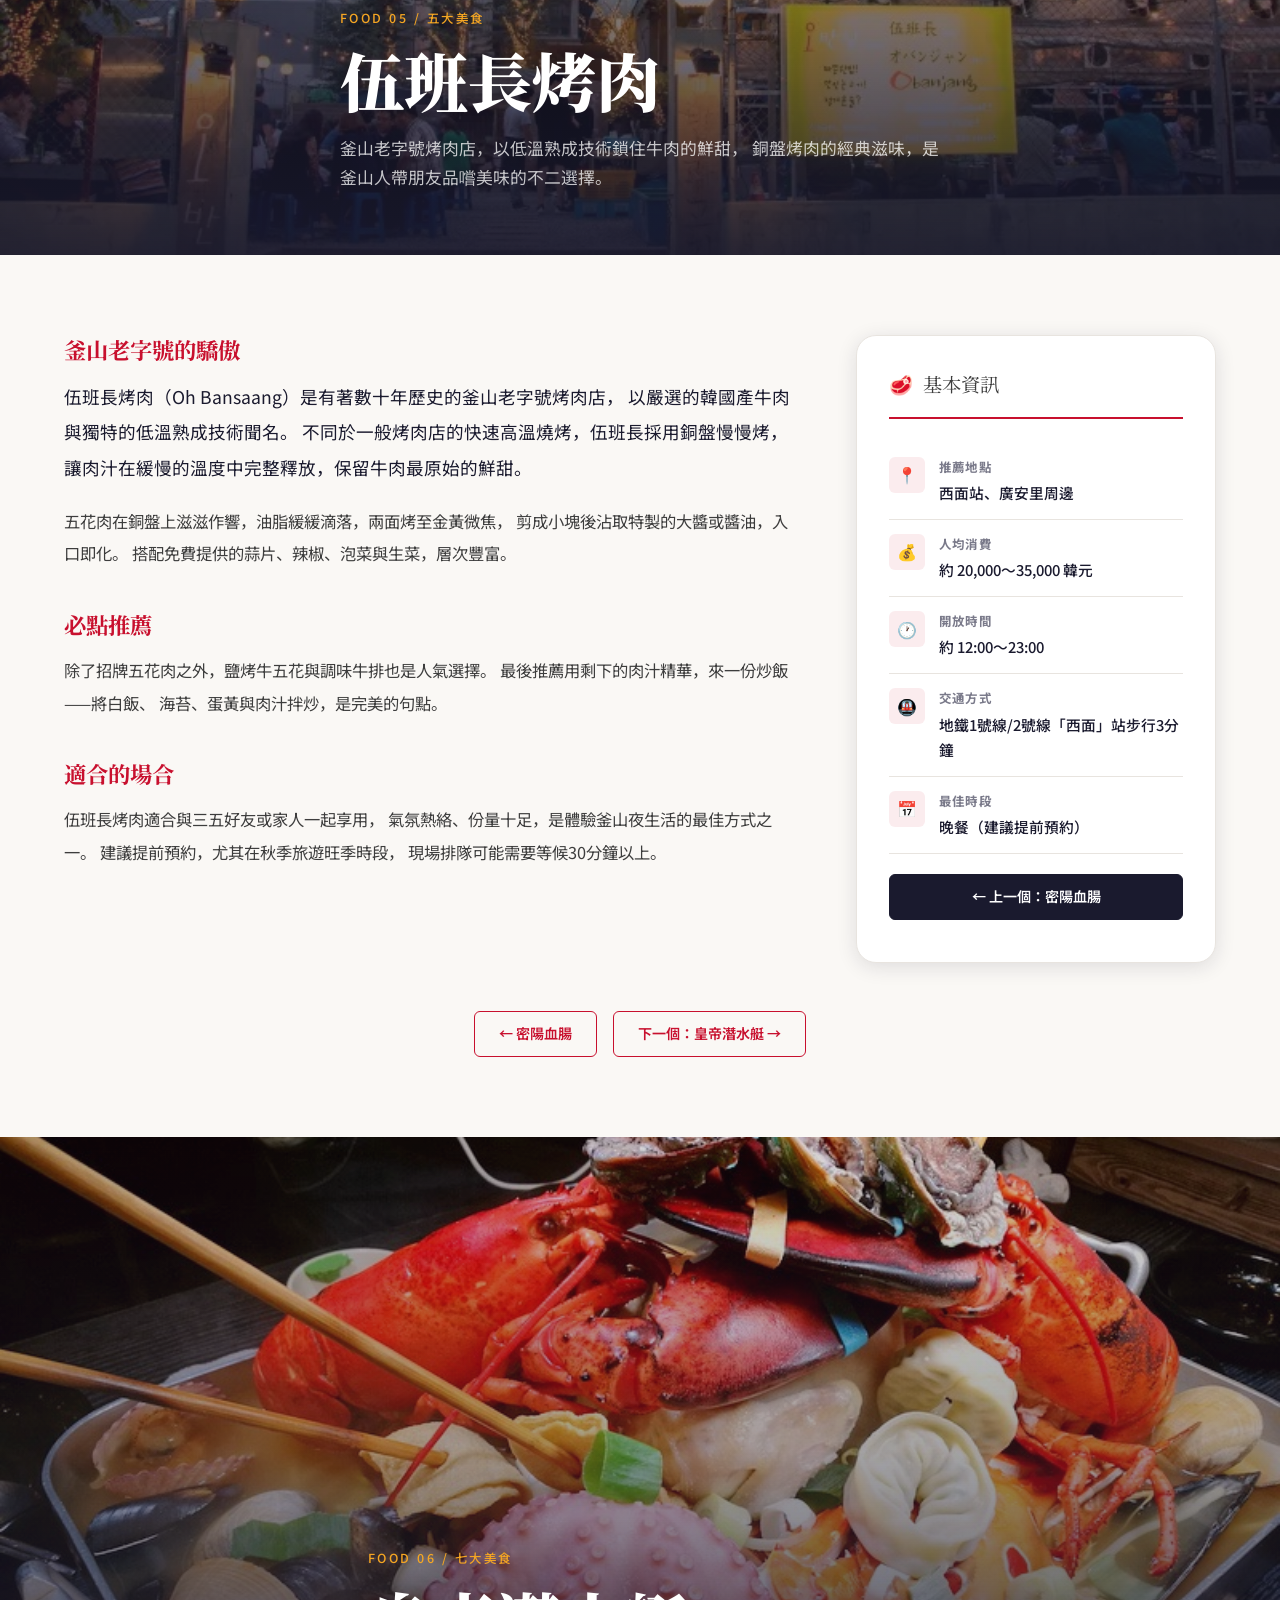
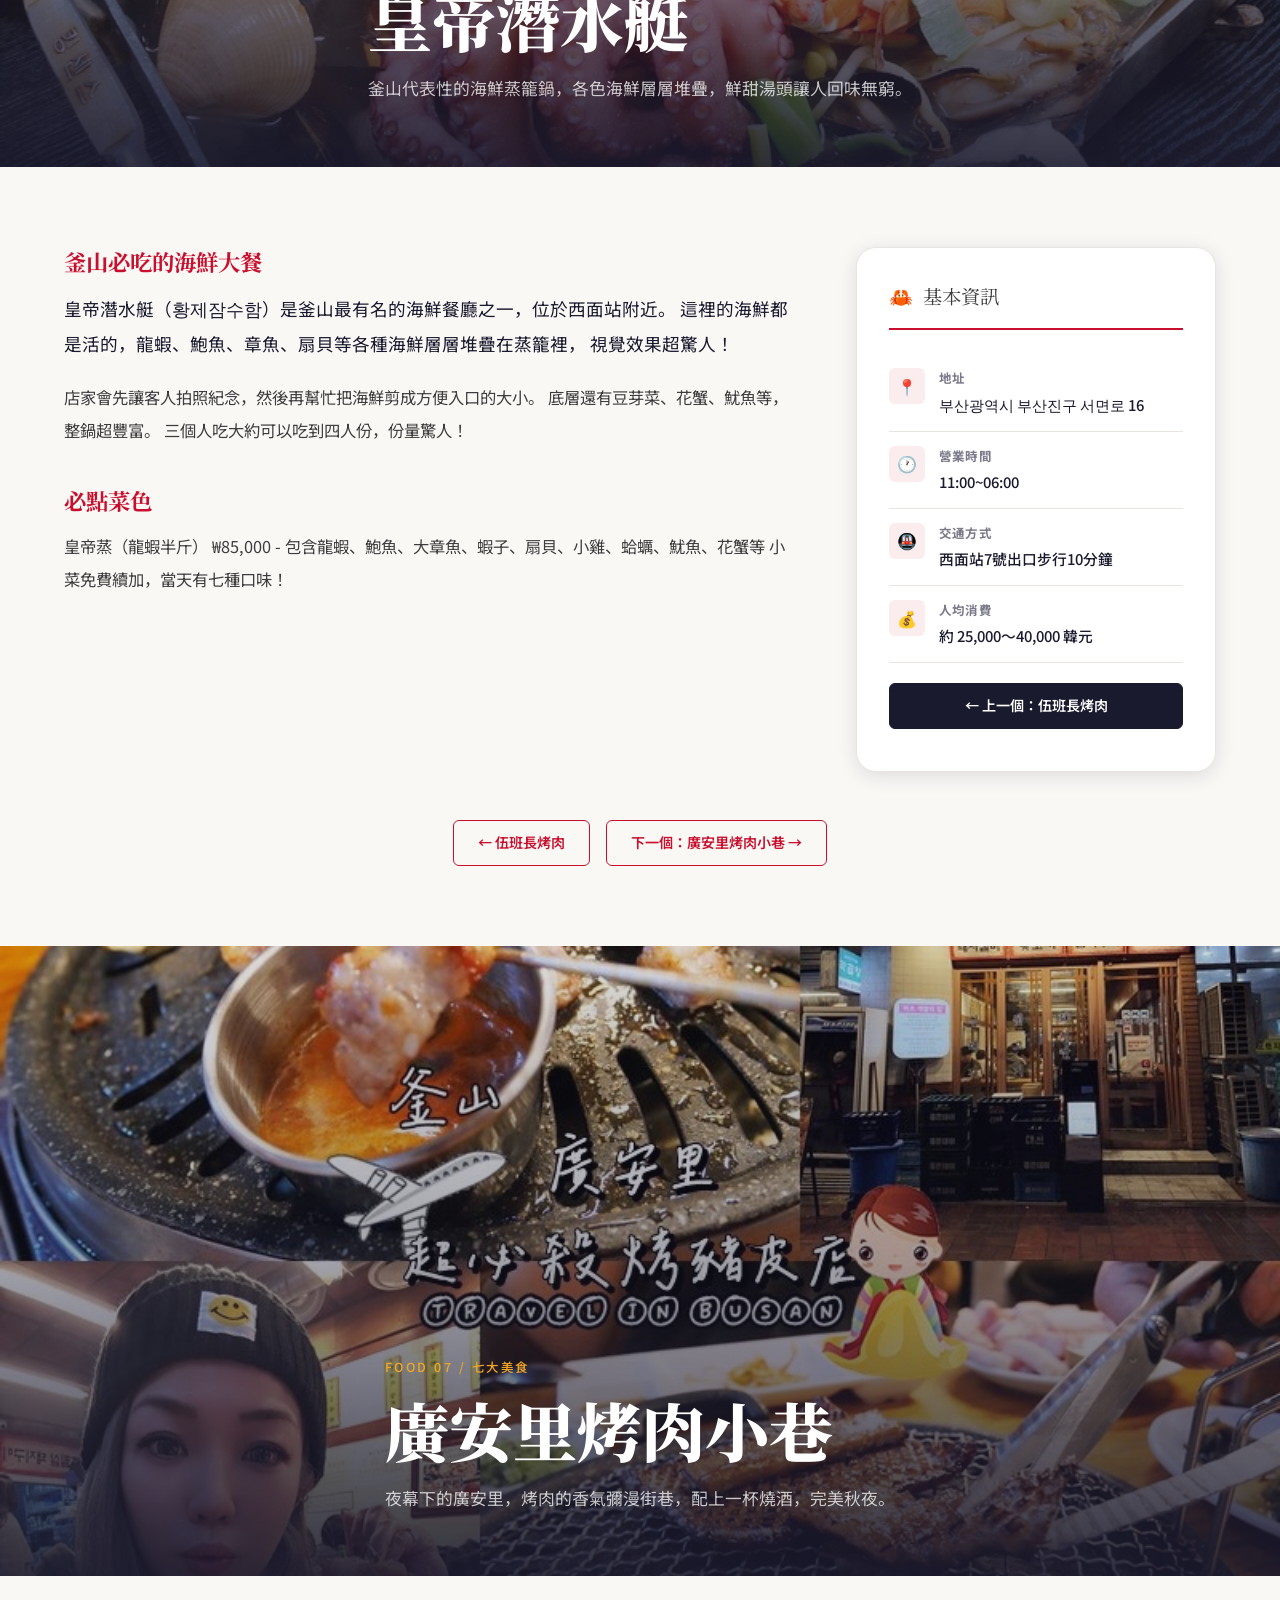
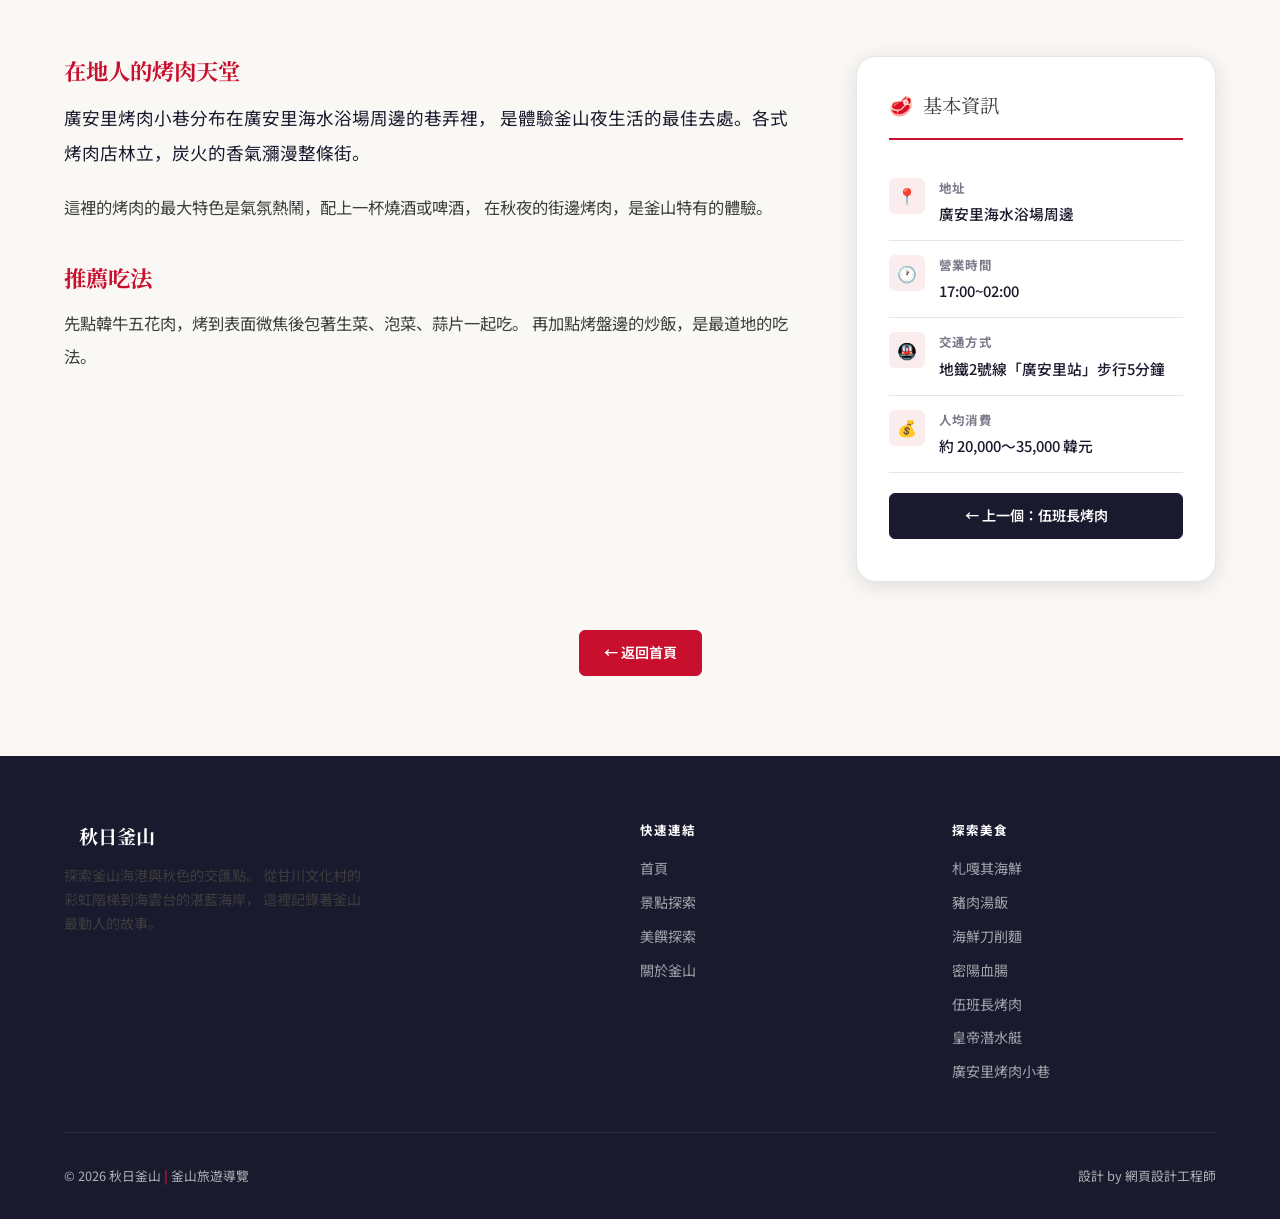
==== commit 6ff0b1a0: "修正美食照片：札嘎其→food_08, 豬肉湯飯→food_09" ====
--- a/food.html
+++ b/food.html
@@ -68,7 +68,7 @@
   <section class="spot-section" id="jagalchi-food">
     <div class="spot-hero">
       <div class="spot-hero__bg">
-        <img src="images/food/food_01.jpg" alt="札嘎其市場海鮮" loading="eager">
+        <img src="images/food/food_08.jpg" alt="札嘎其市場海鮮" loading="eager">
       </div>
       <div class="spot-hero__overlay"></div>
       <div class="container">
@@ -177,7 +177,7 @@
   <section class="spot-section" id="galchi-gukbap">
     <div class="spot-hero">
       <div class="spot-hero__bg">
-        <img src="images/food/food_02.jpg" alt="豬肉湯飯" loading="lazy">
+        <img src="images/food/food_09.jpg" alt="豬肉湯飯" loading="lazy">
       </div>
       <div class="spot-hero__overlay"></div>
       <div class="container">
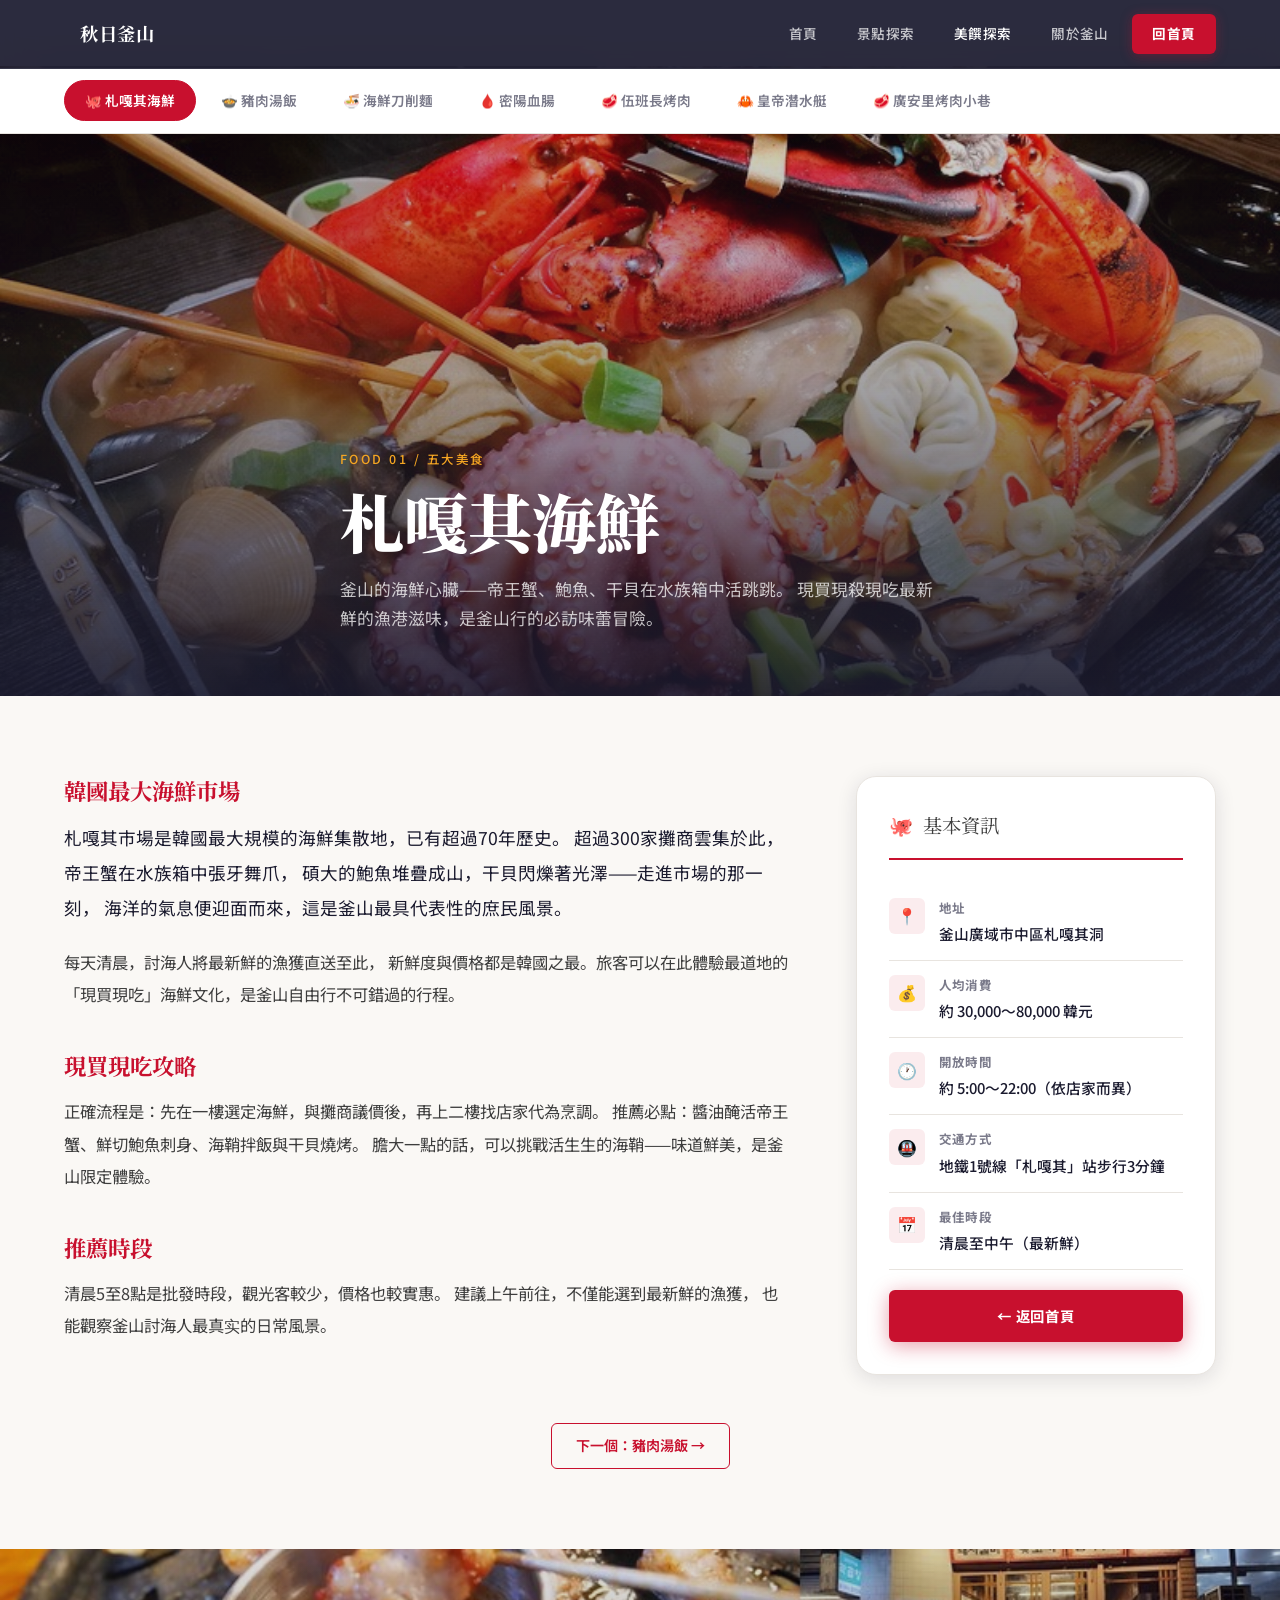
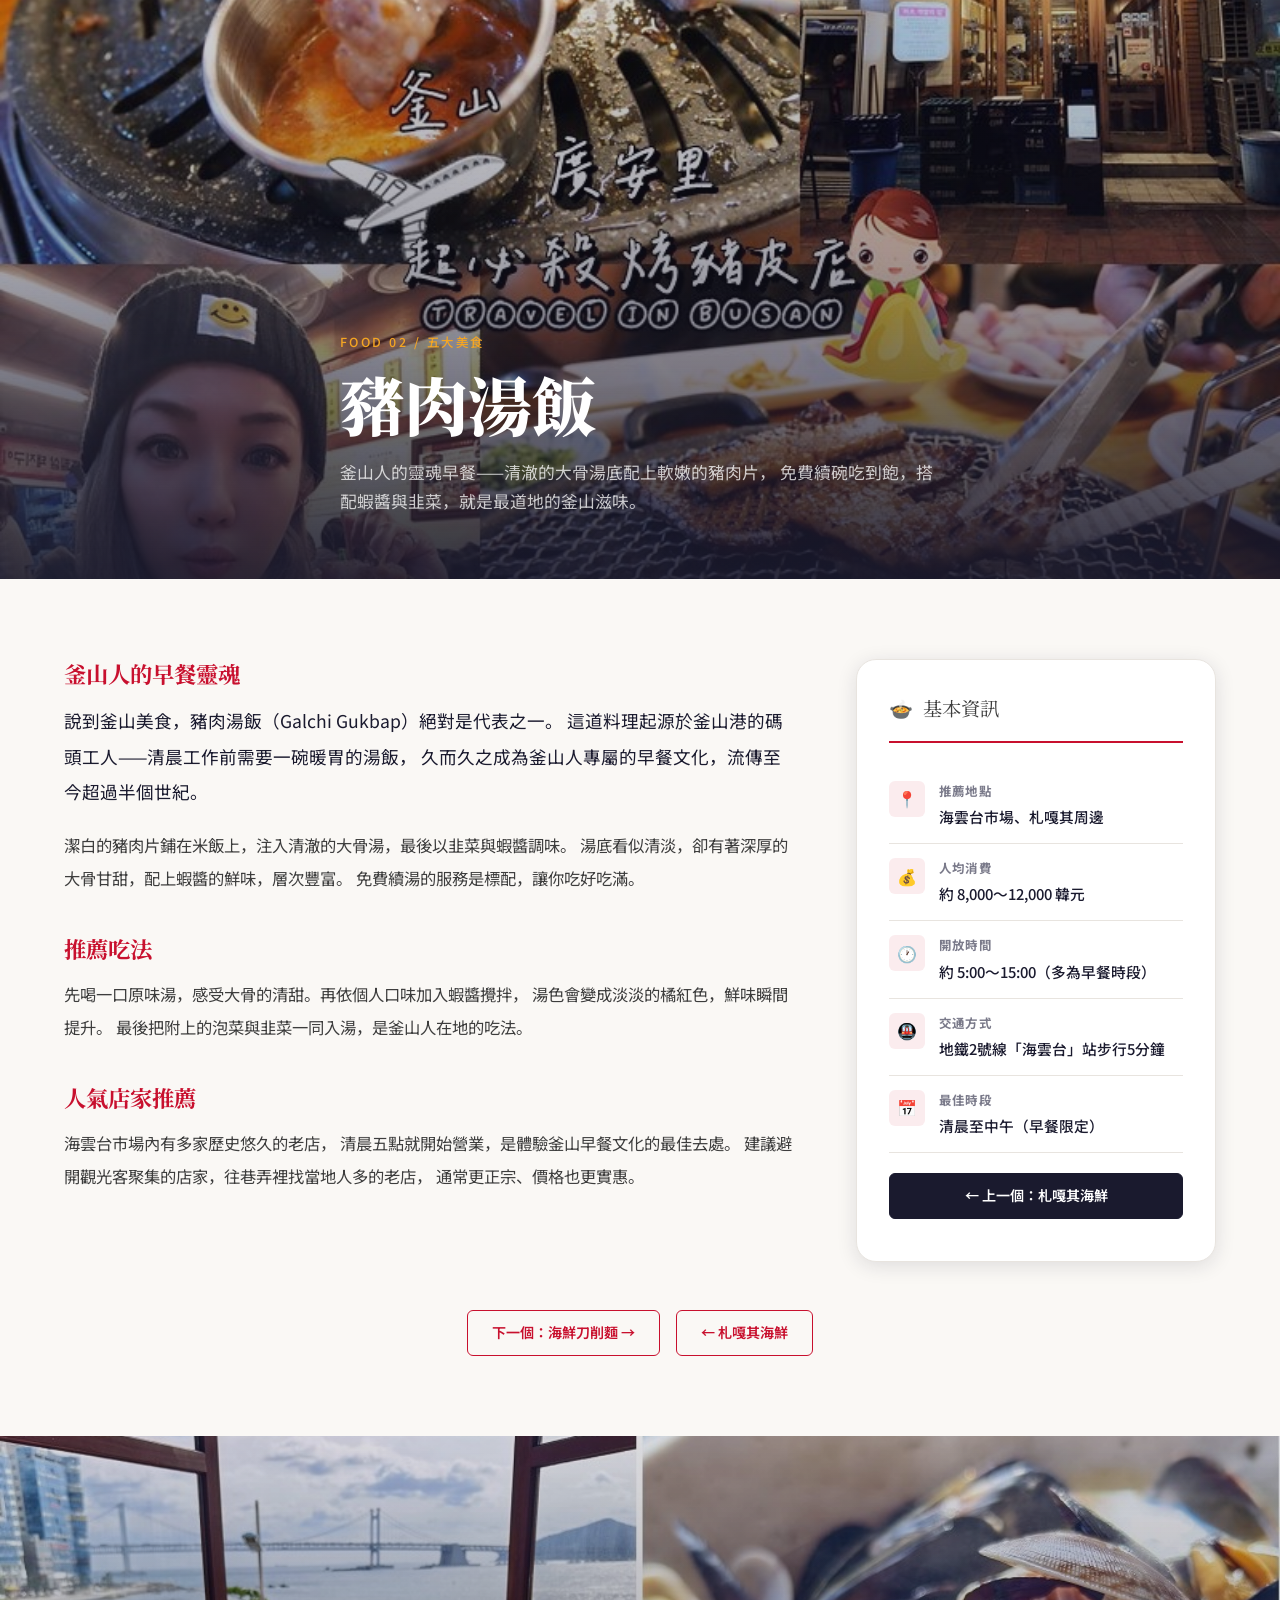
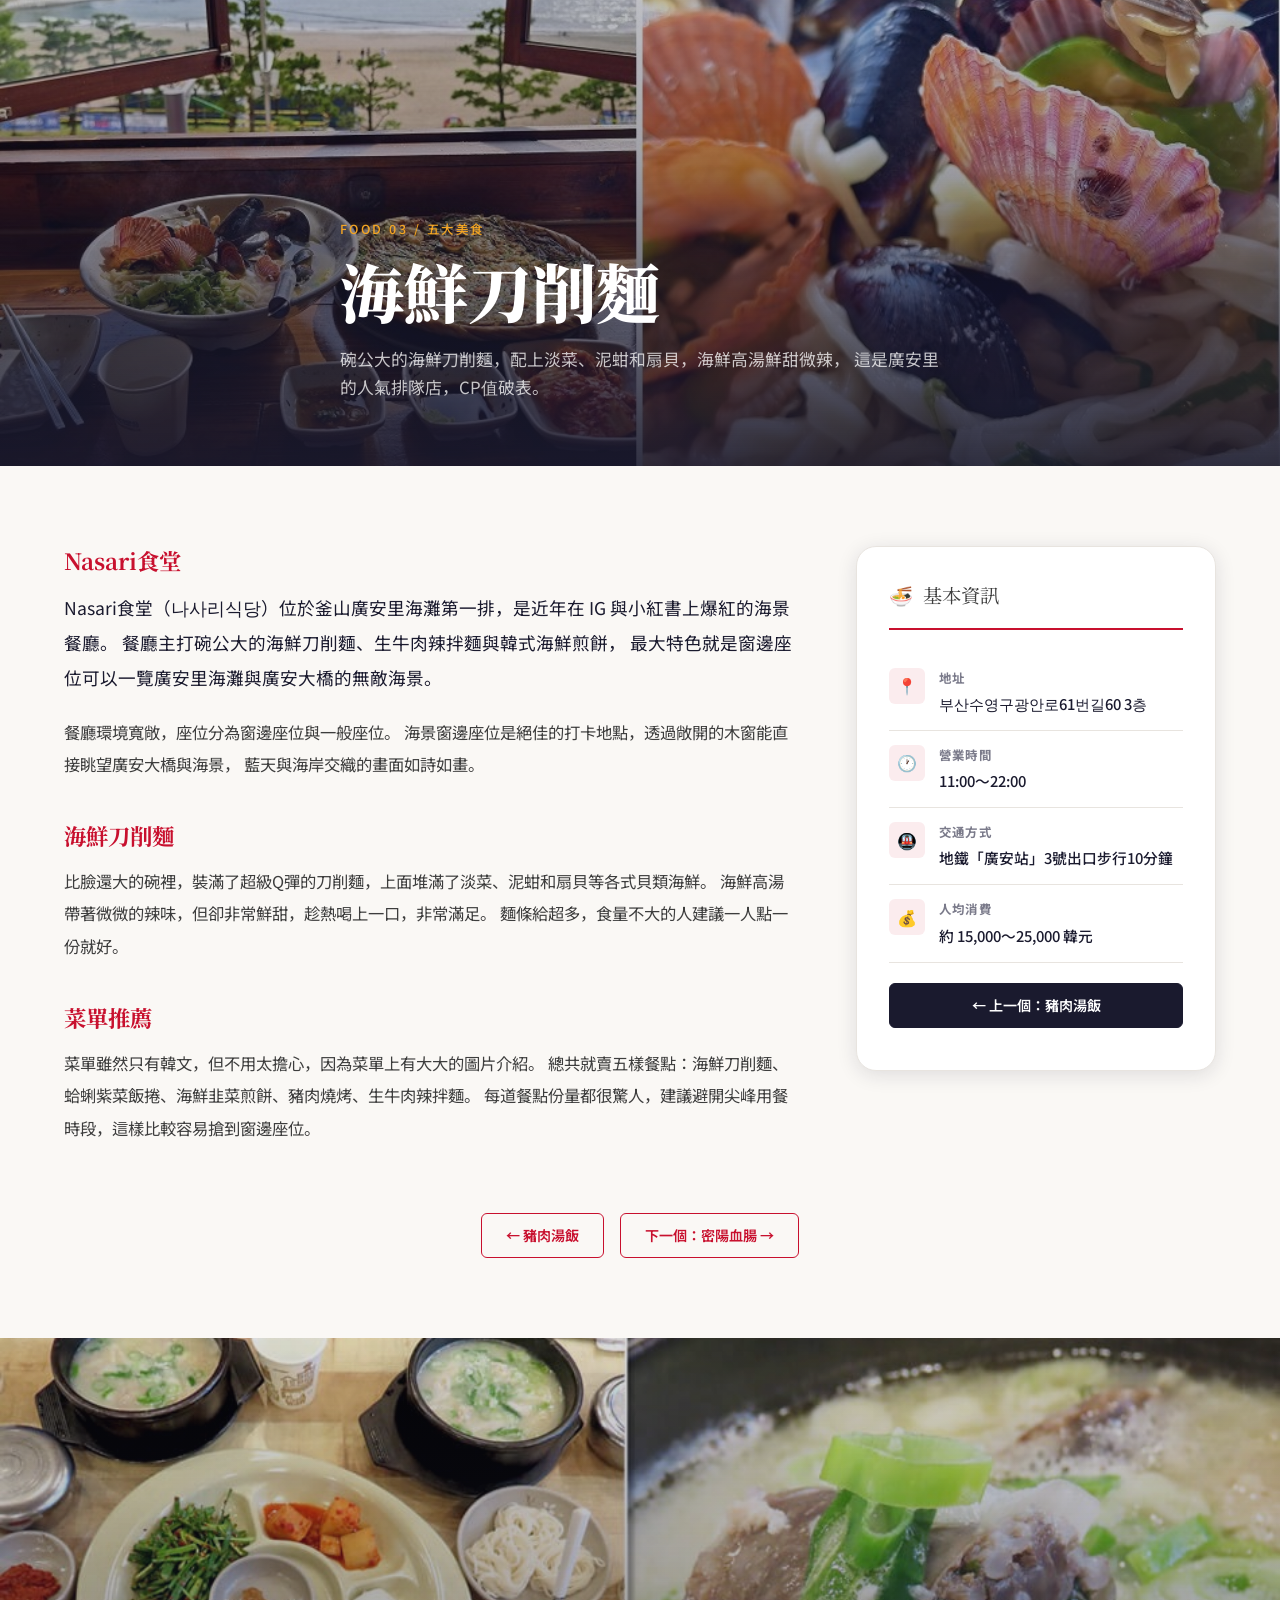
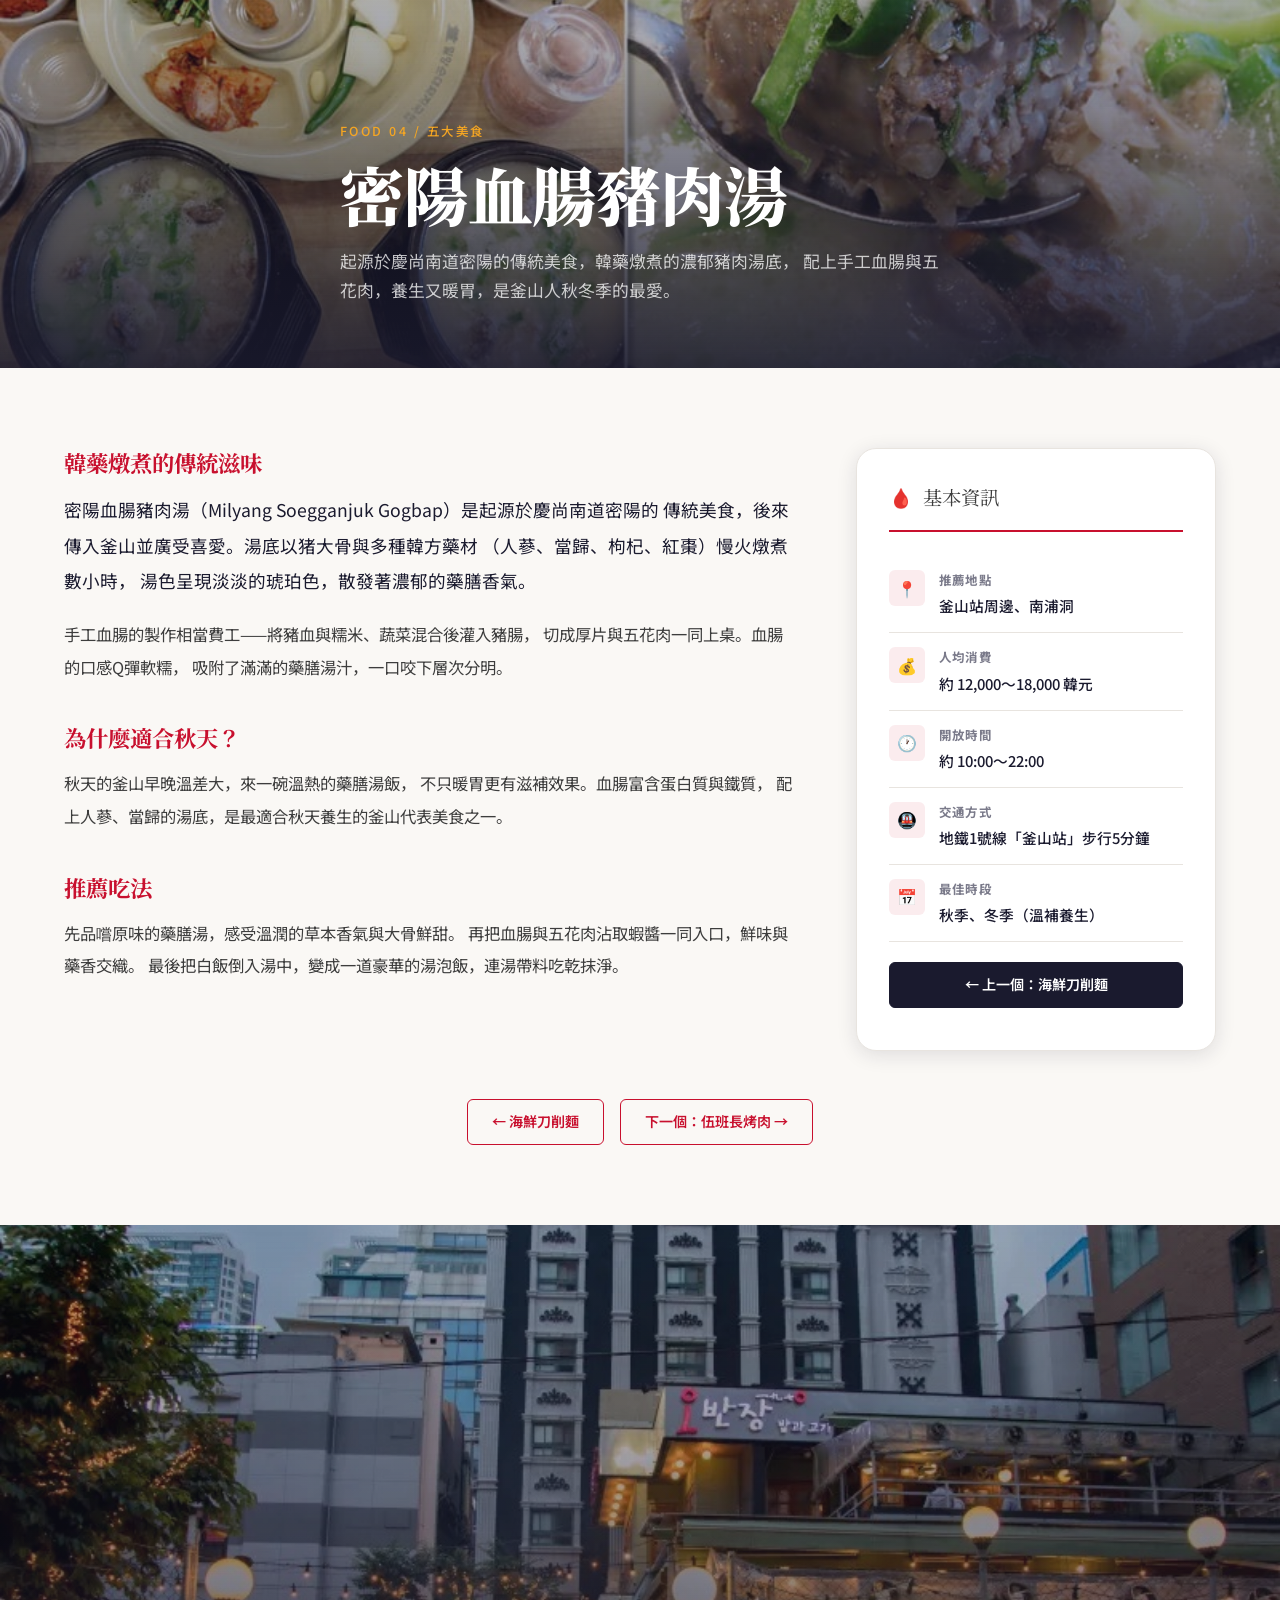
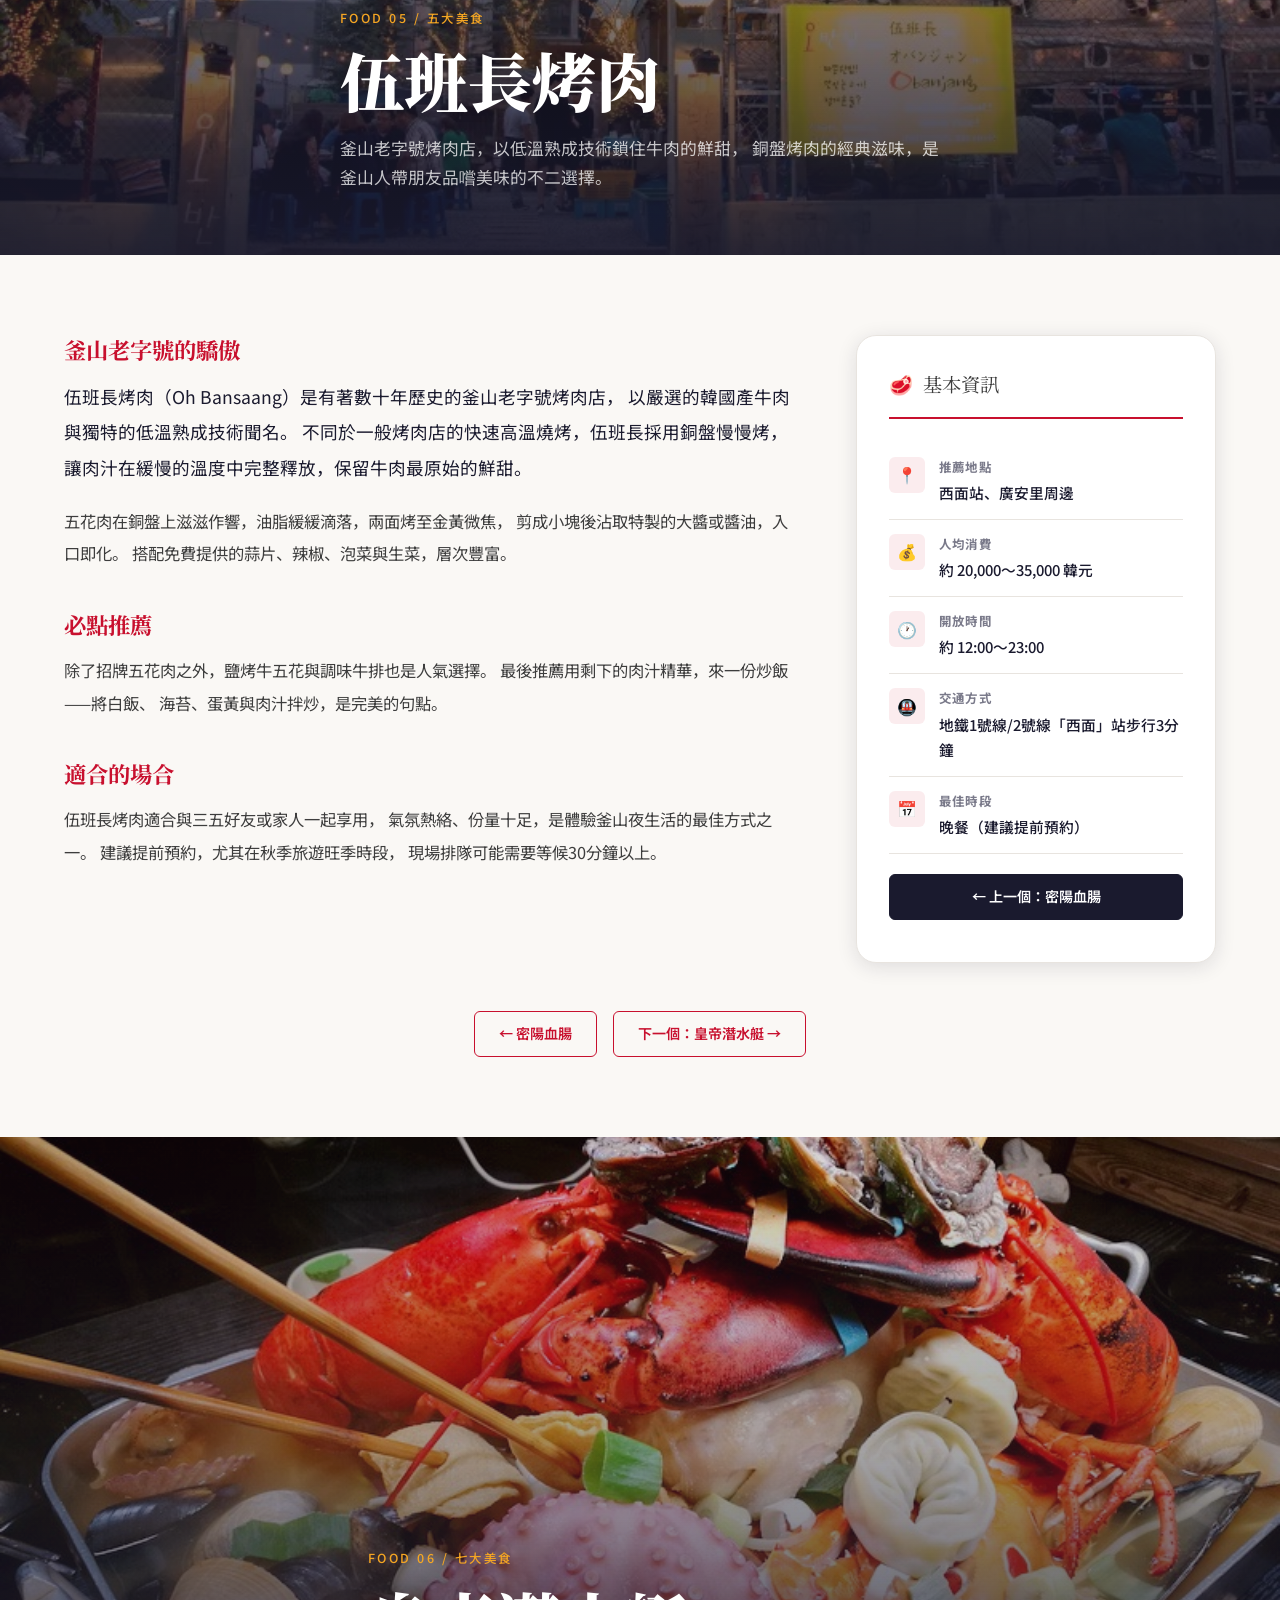
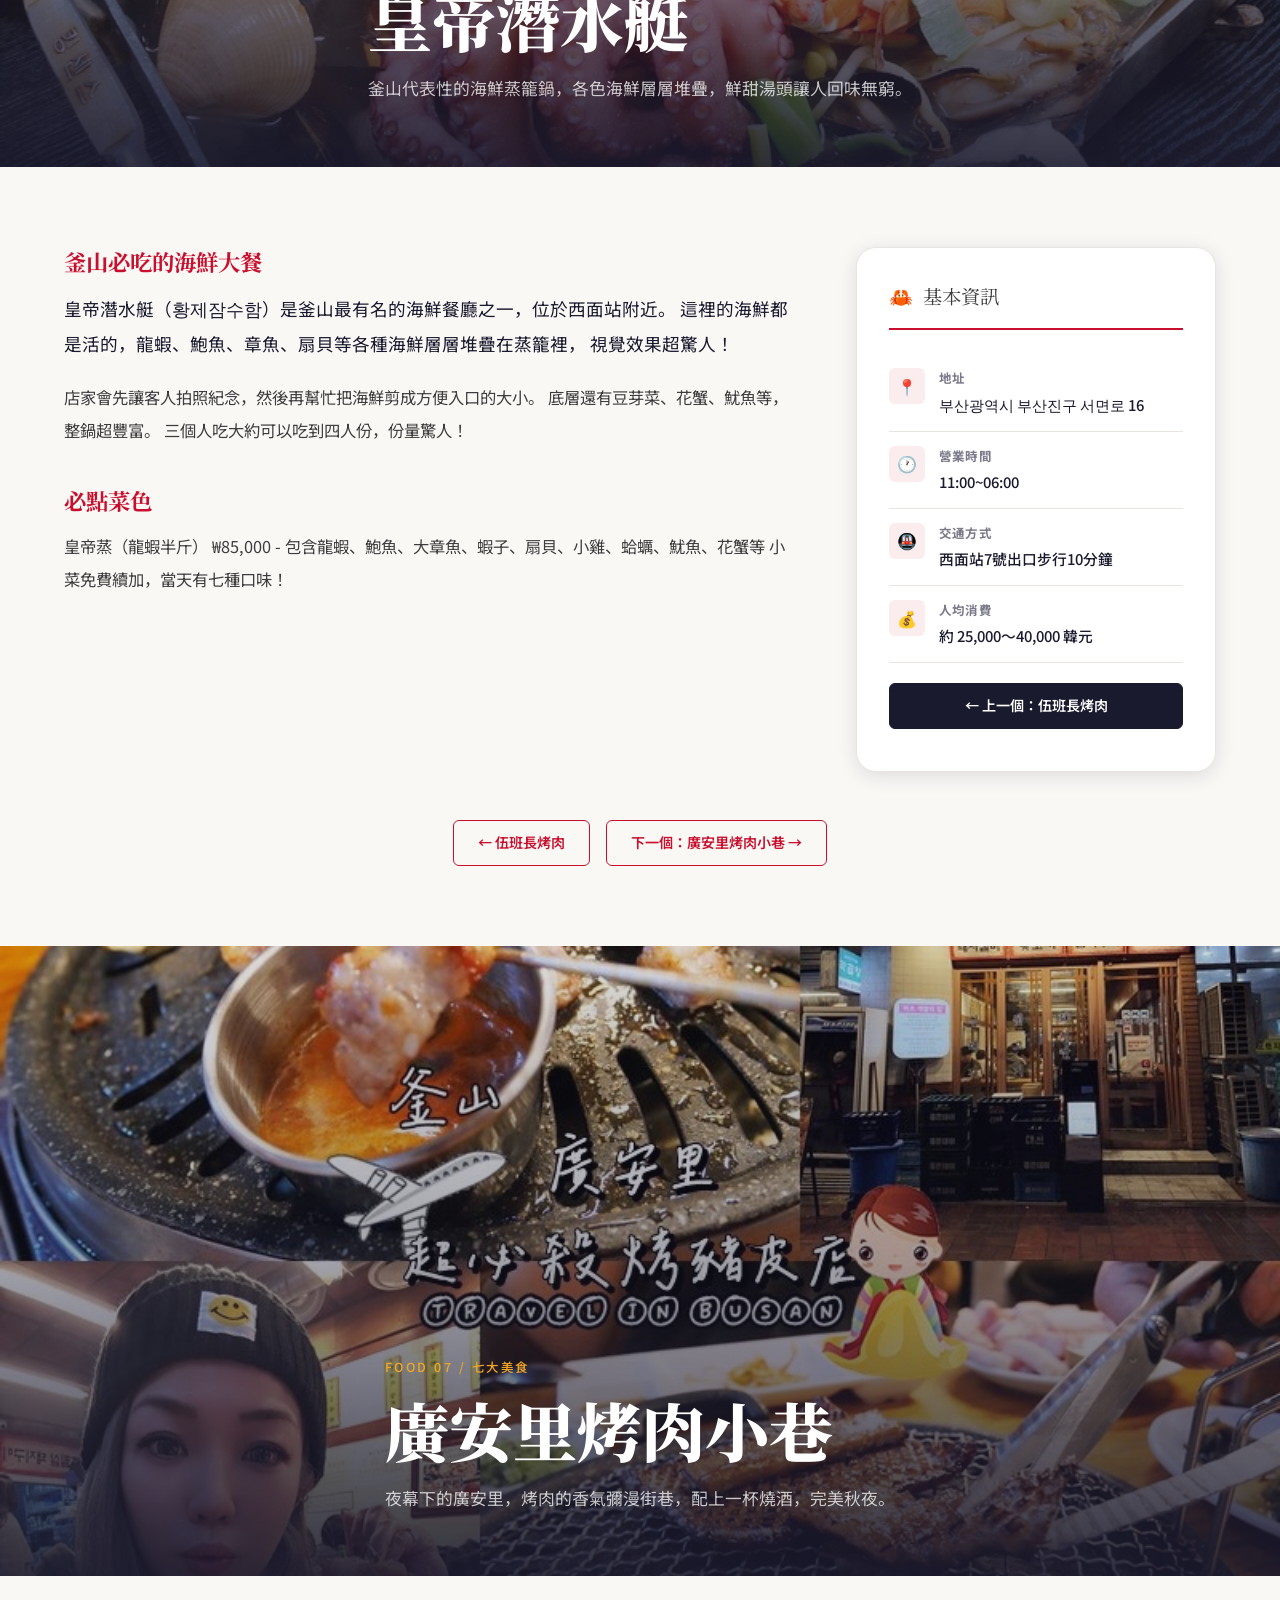
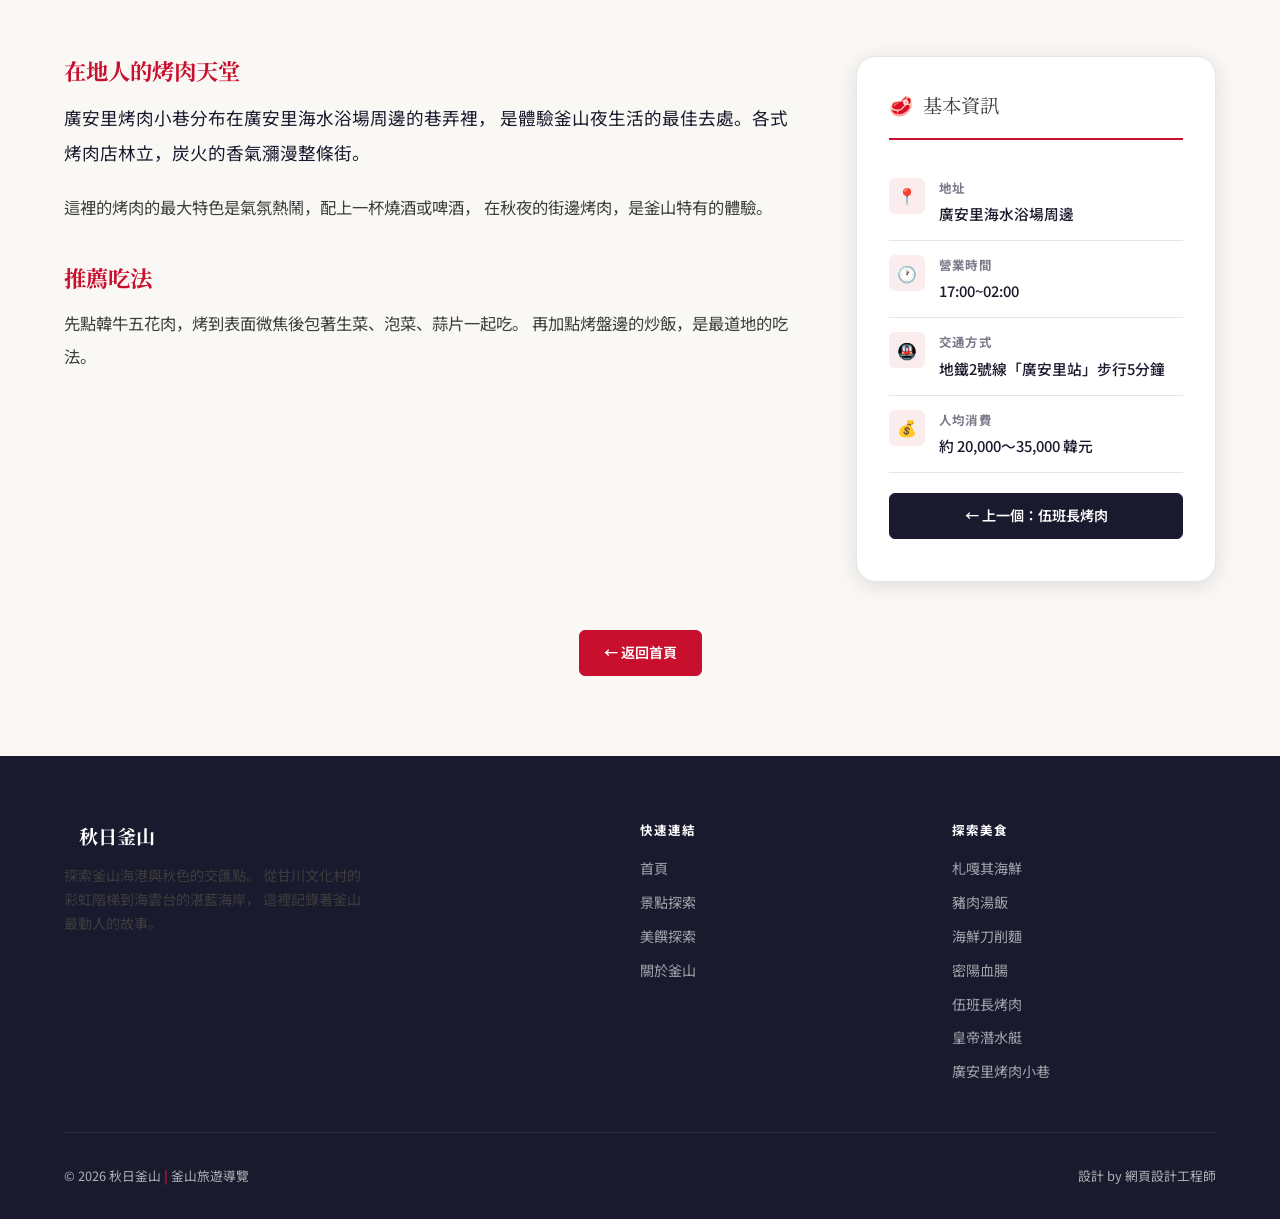
==== commit 7b40afa3: "修正導航：豬肉湯飯→下一個海鮮刀削麵" ====
--- a/food.html
+++ b/food.html
@@ -68,7 +68,7 @@
   <section class="spot-section" id="jagalchi-food">
     <div class="spot-hero">
       <div class="spot-hero__bg">
-        <img src="images/food/food_08.jpg" alt="札嘎其市場海鮮" loading="eager">
+        <img src="images/food/food_01.jpg" alt="札嘎其市場海鮮" loading="eager">
       </div>
       <div class="spot-hero__overlay"></div>
       <div class="container">
@@ -177,7 +177,7 @@
   <section class="spot-section" id="galchi-gukbap">
     <div class="spot-hero">
       <div class="spot-hero__bg">
-        <img src="images/food/food_09.jpg" alt="豬肉湯飯" loading="lazy">
+        <img src="images/food/food_02.jpg" alt="豬肉湯飯" loading="lazy">
       </div>
       <div class="spot-hero__overlay"></div>
       <div class="container">
@@ -274,8 +274,8 @@
         </div>
 
         <div class="spot-detail-nav fade-in">
+          <a href="#nasari" class="spot-nav-btn">下一個：海鮮刀削麵 →</a>
           <a href="#jagalchi-food" class="spot-nav-btn">← 札嘎其海鮮</a>
-          <a href="#nasari" class="spot-nav-btn">下一個：密陽血腸 →</a>
         </div>
       </div>
     </div>
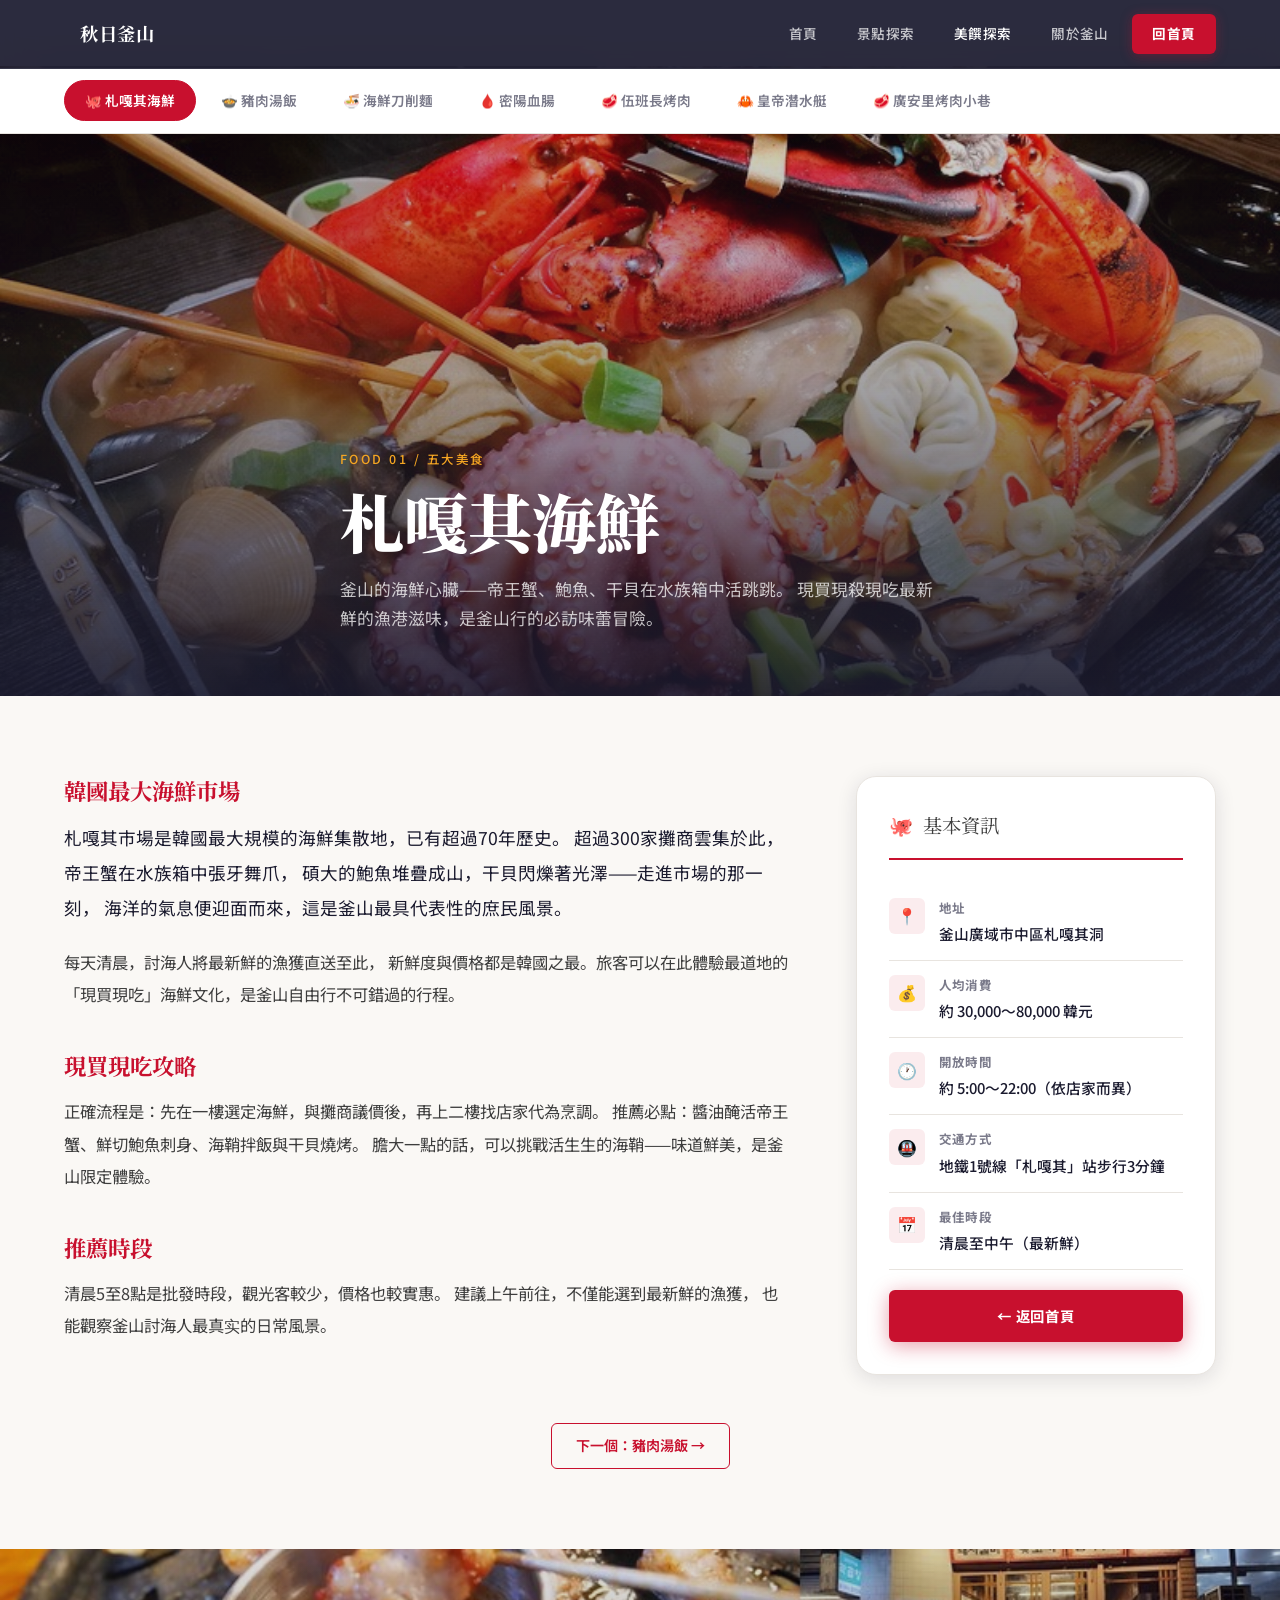
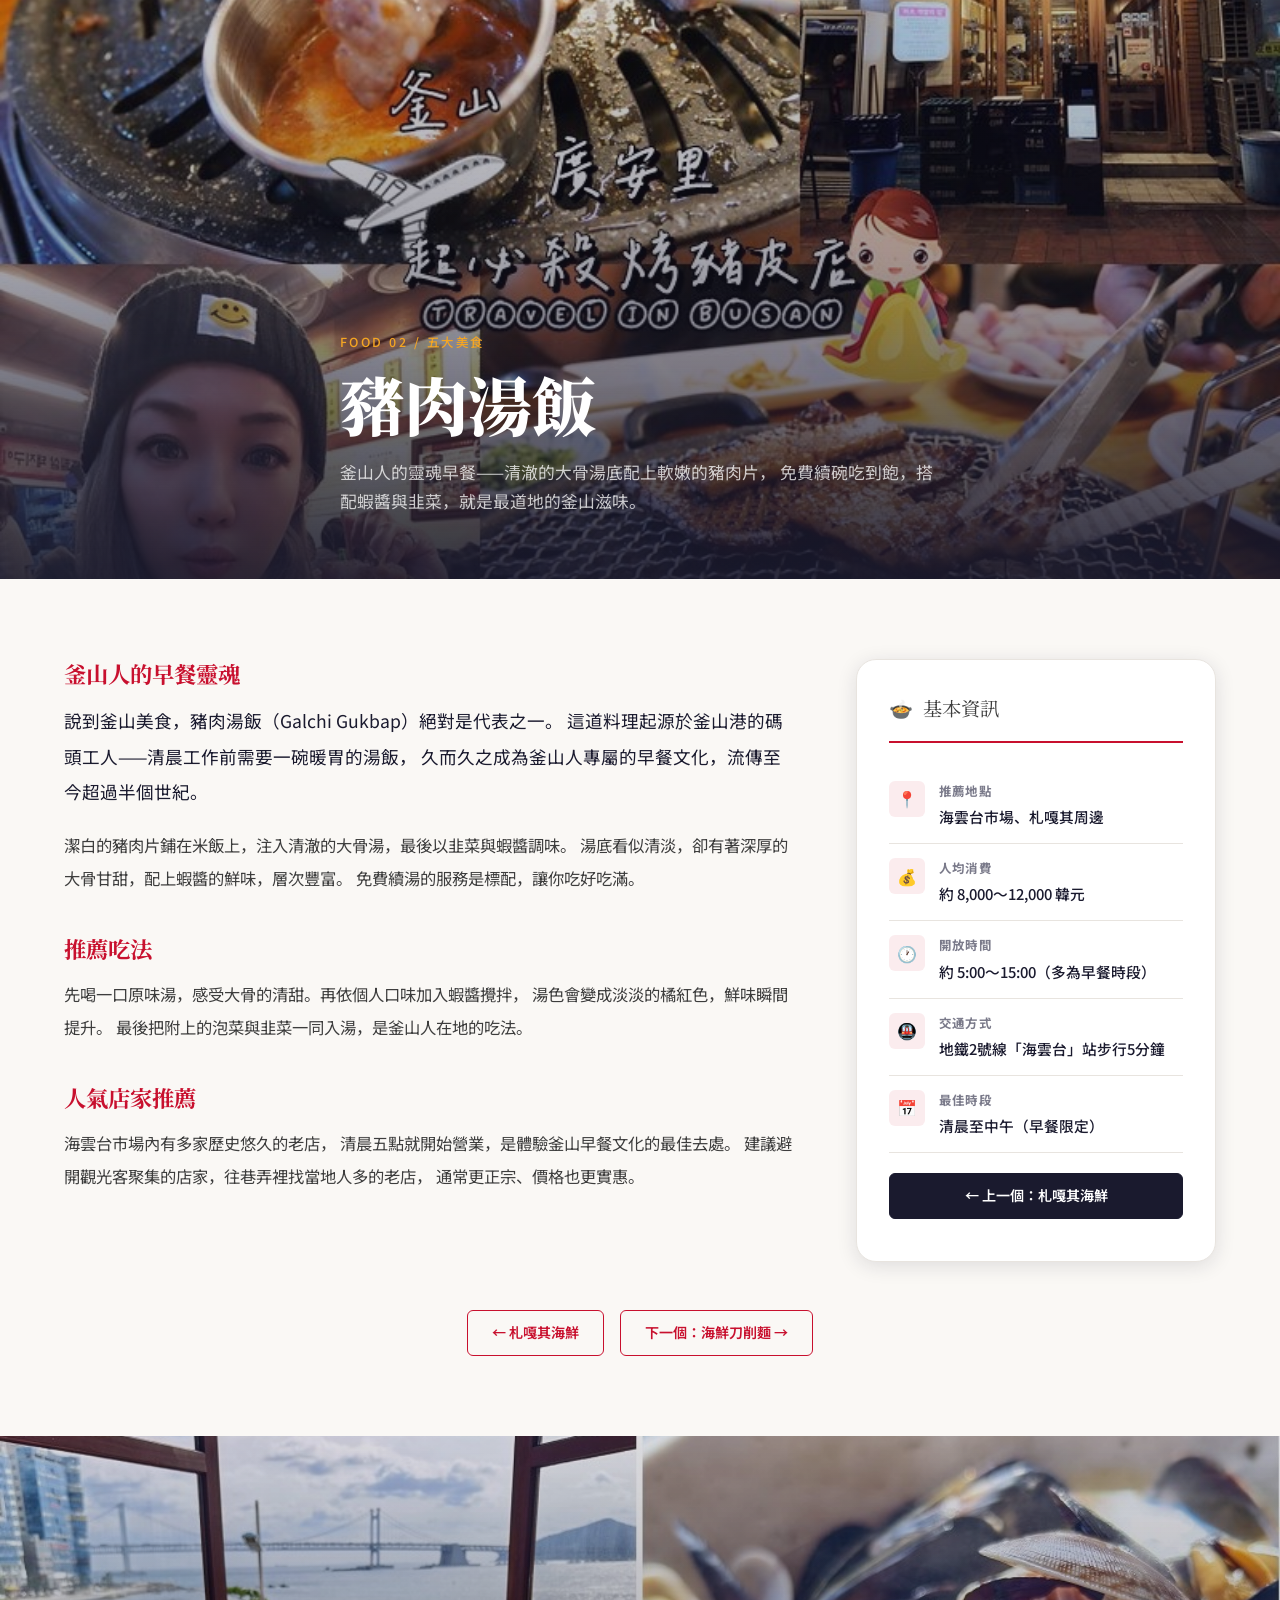
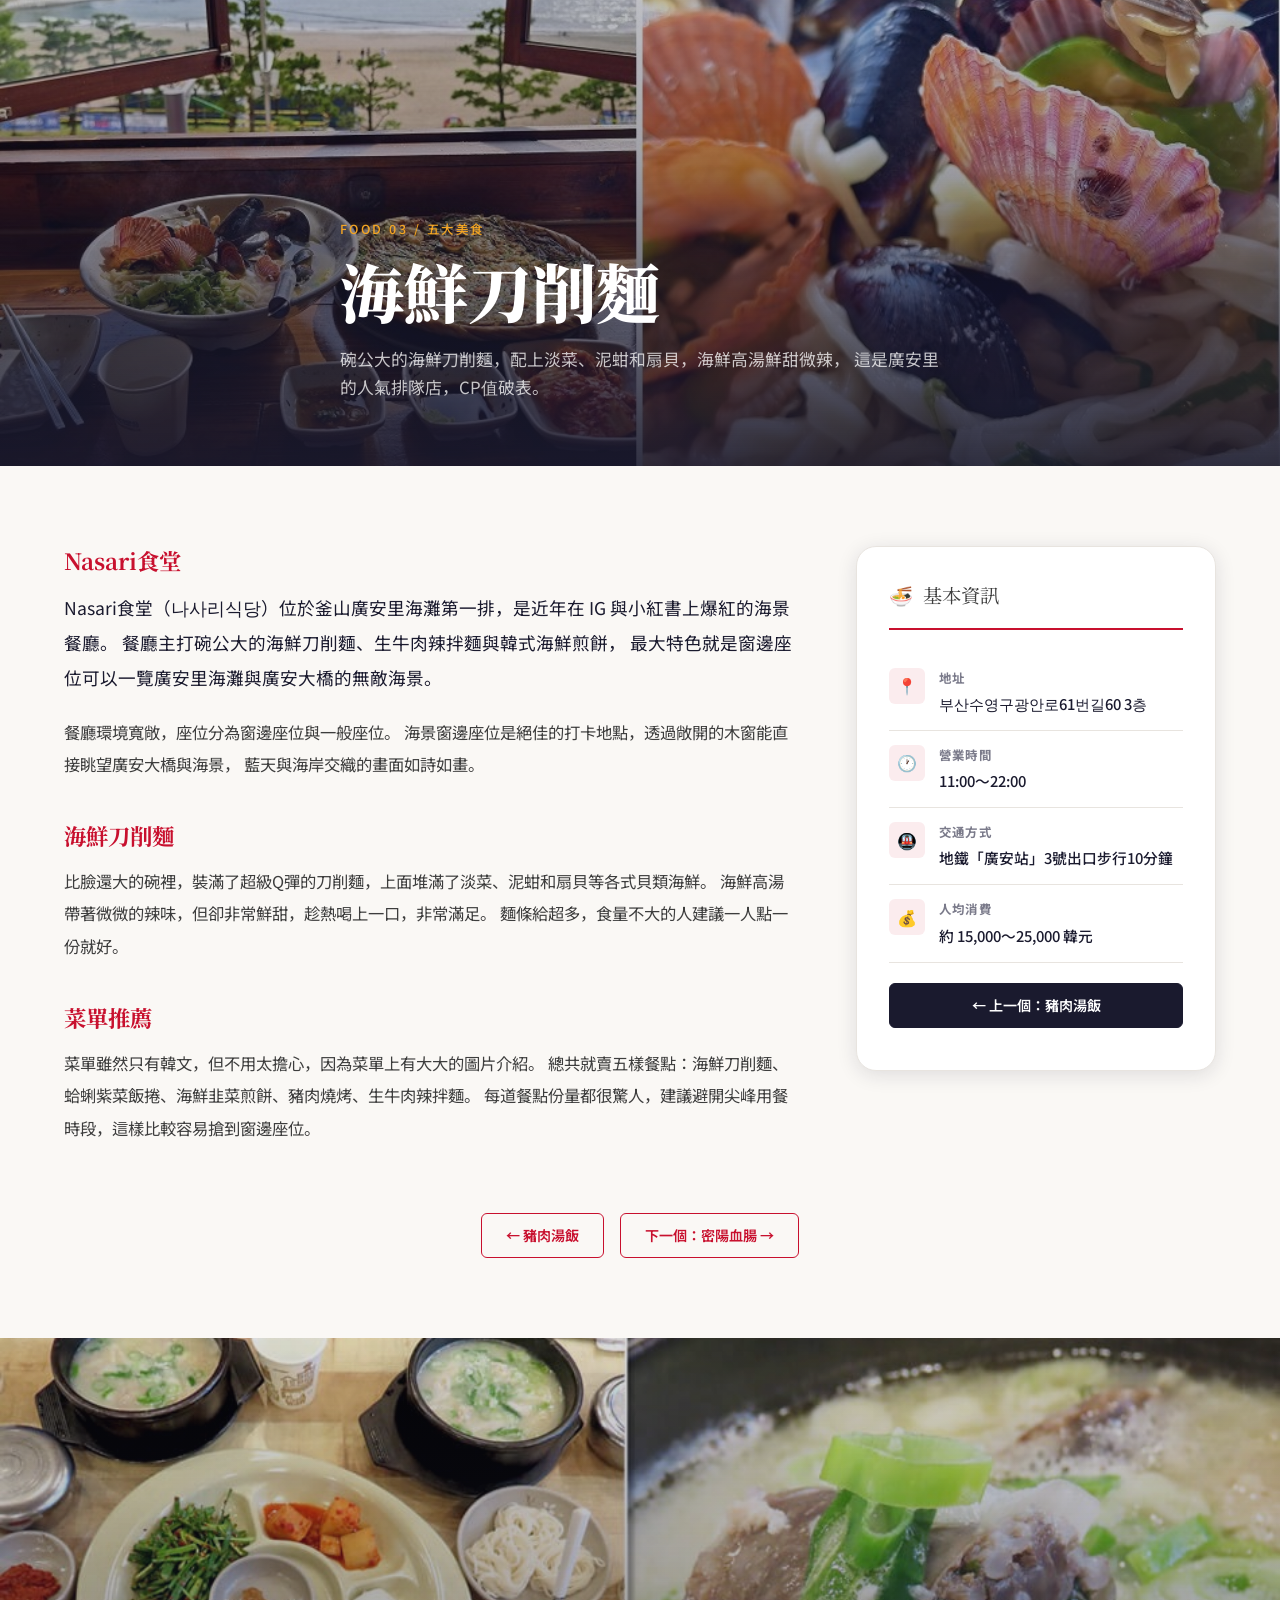
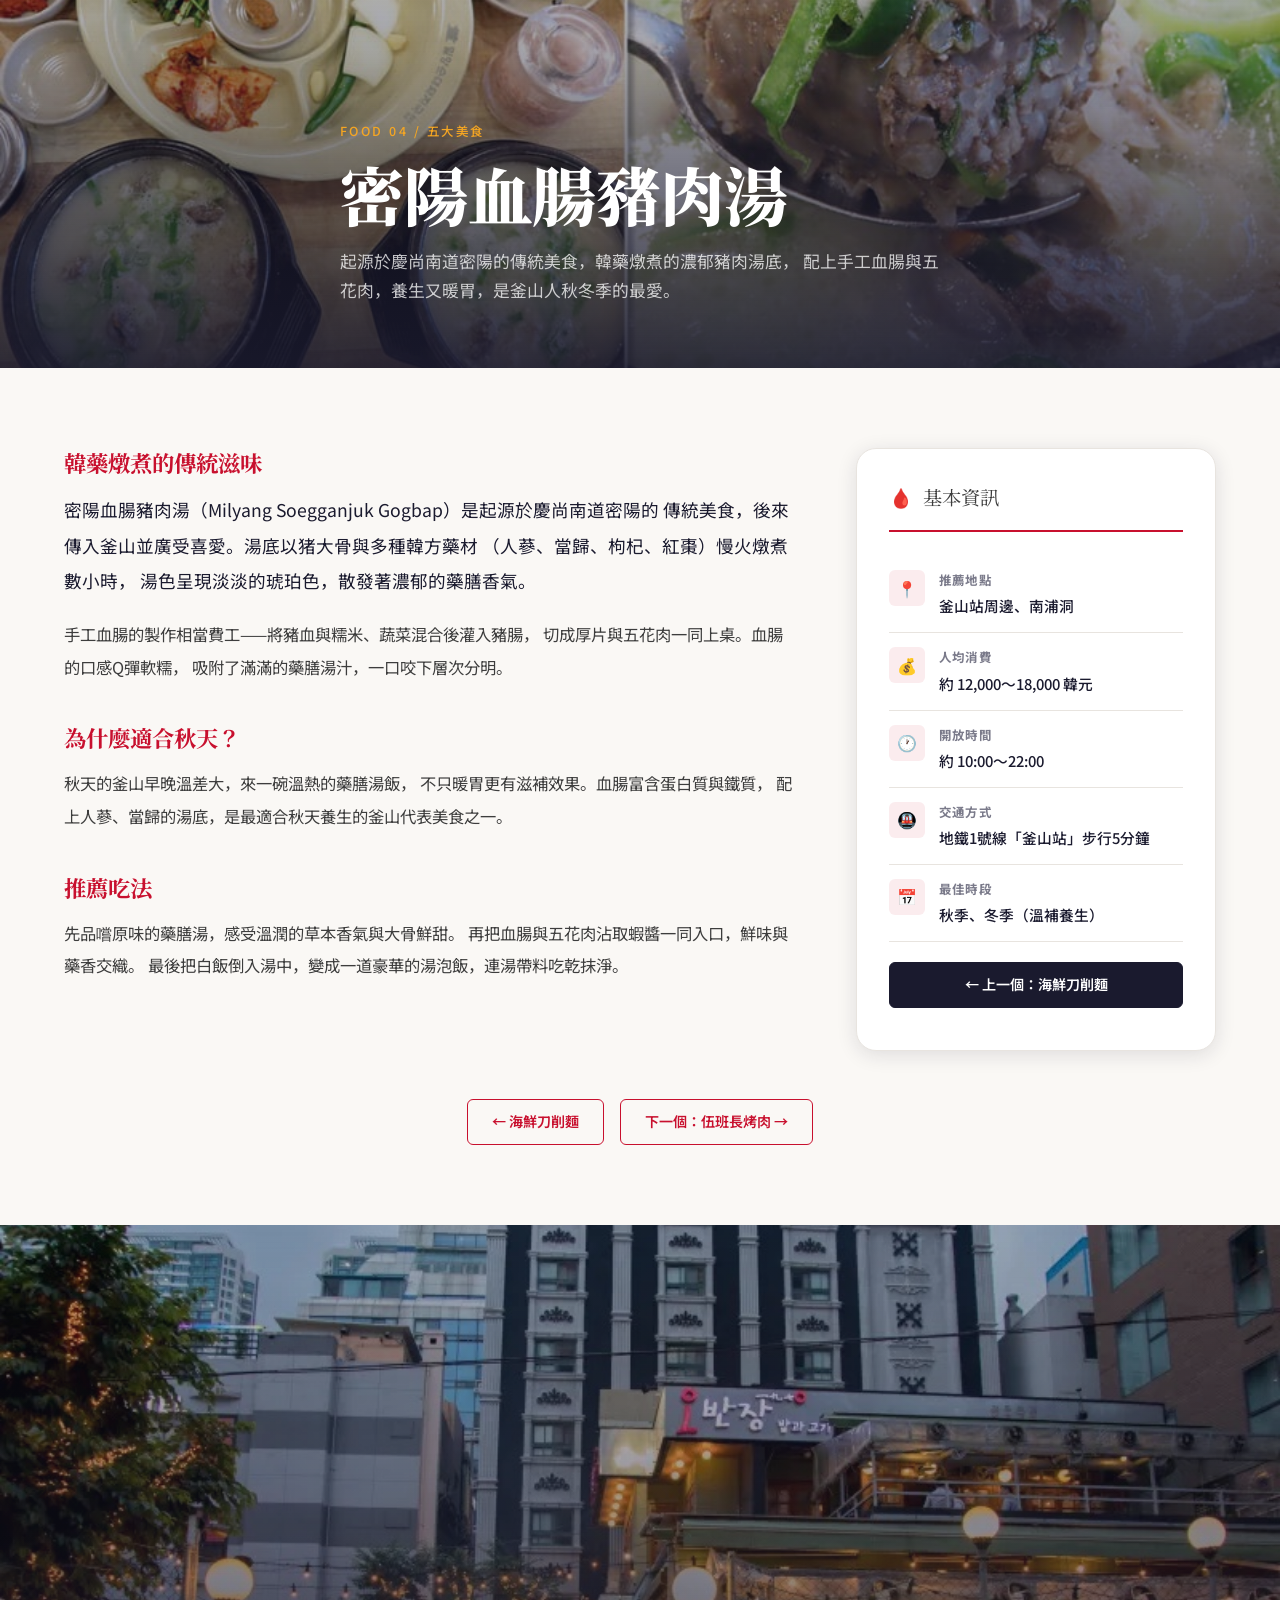
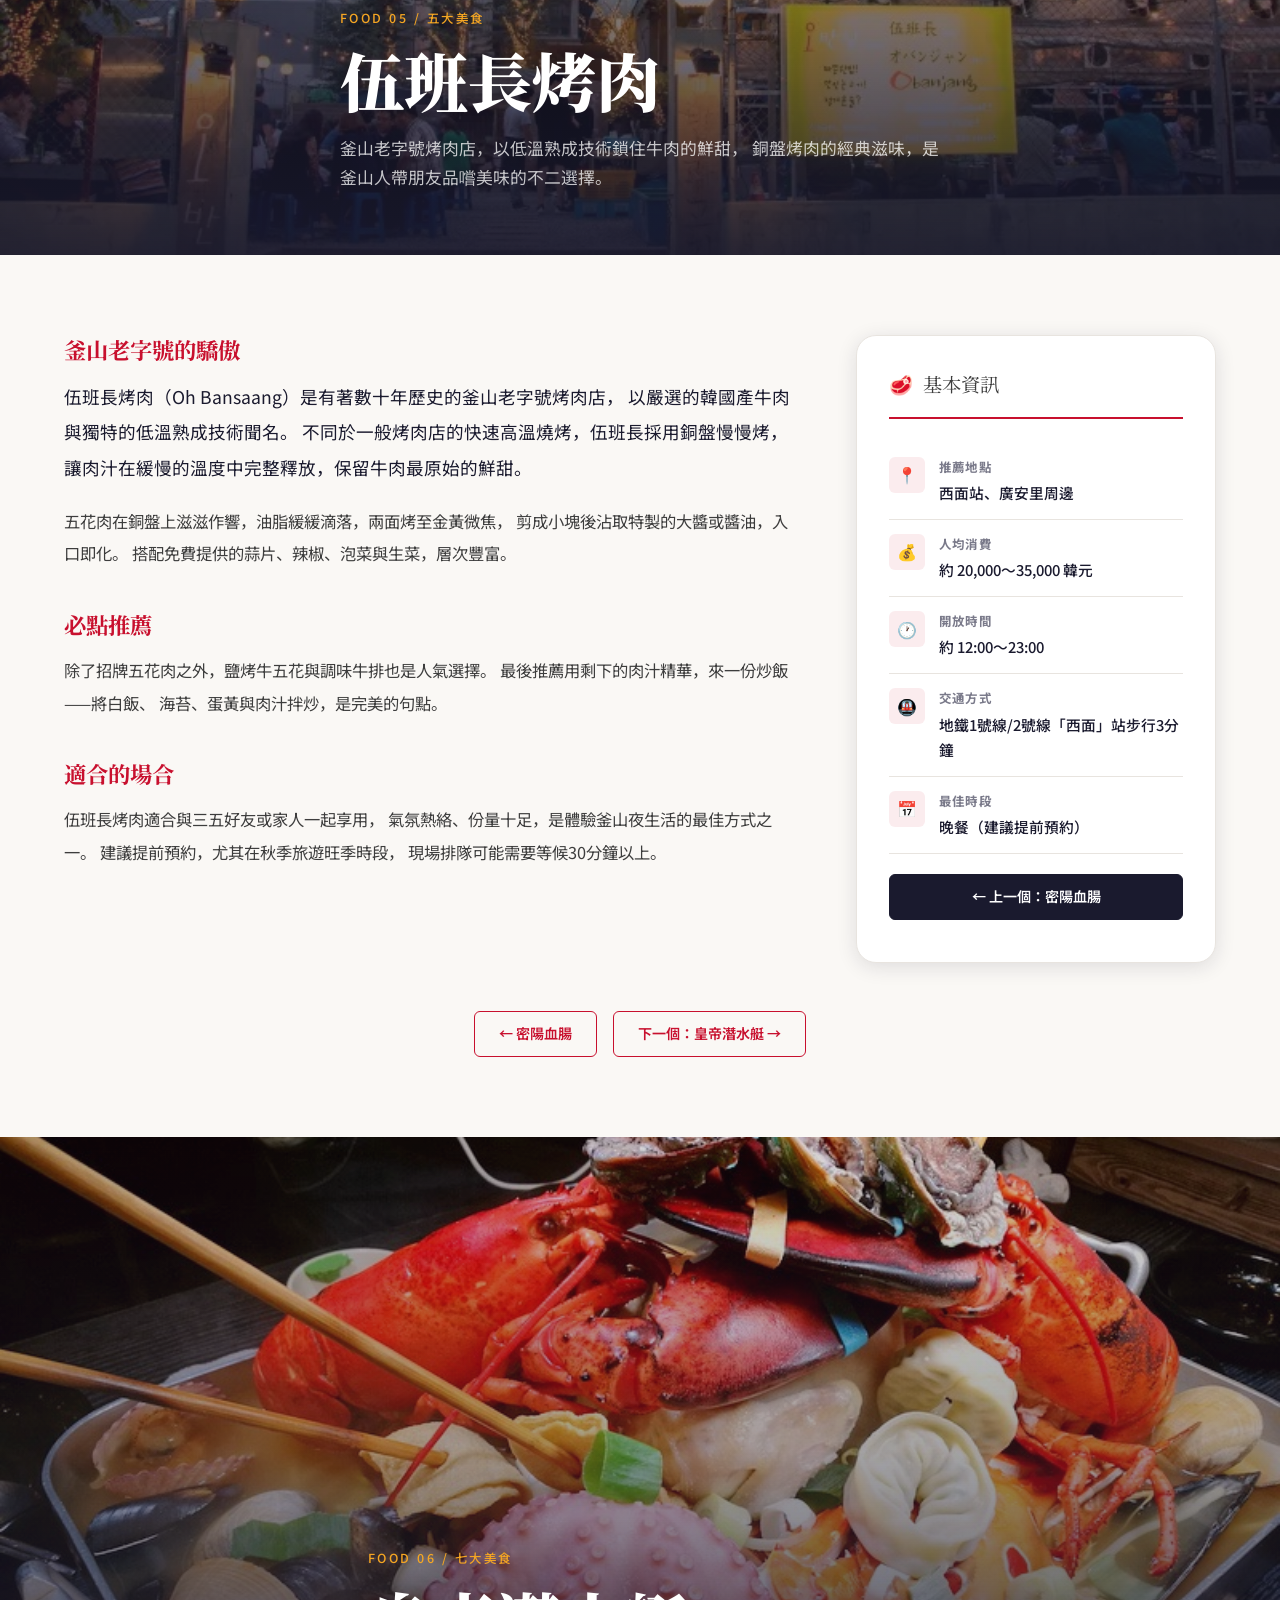
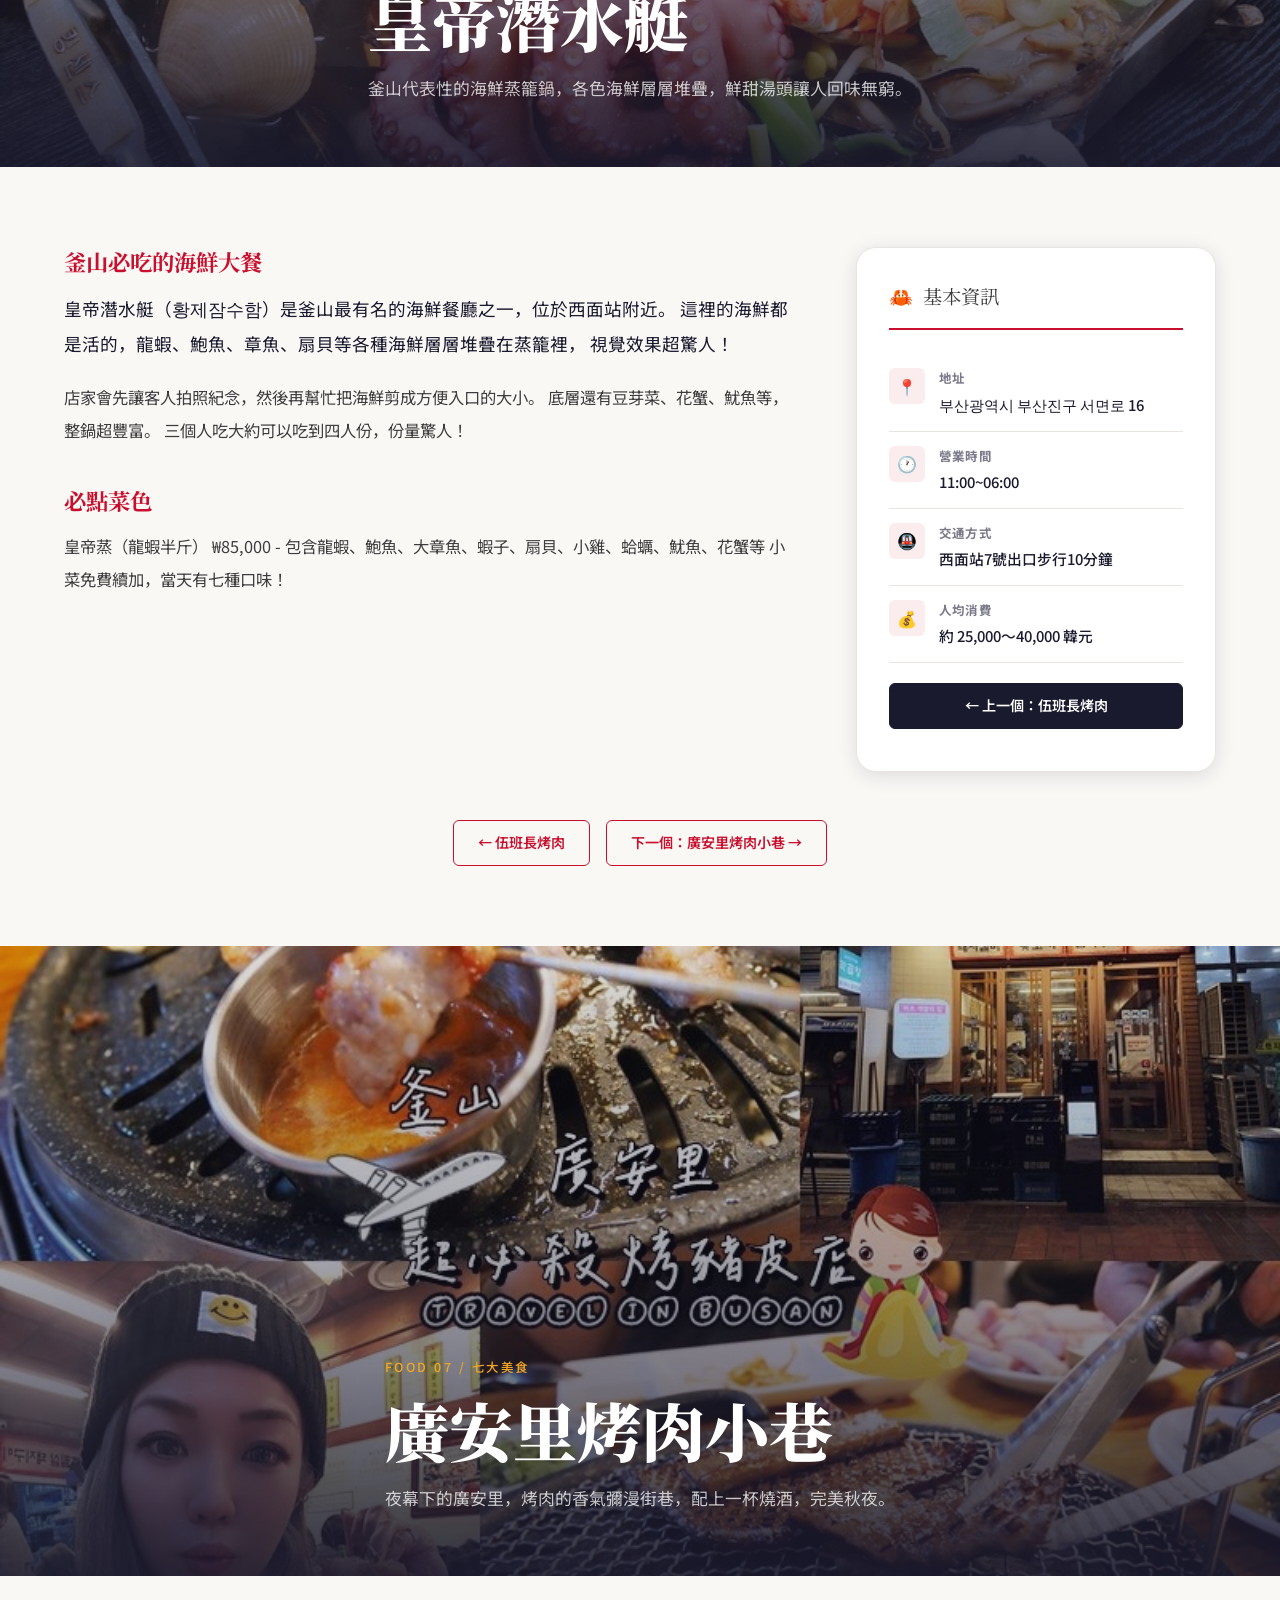
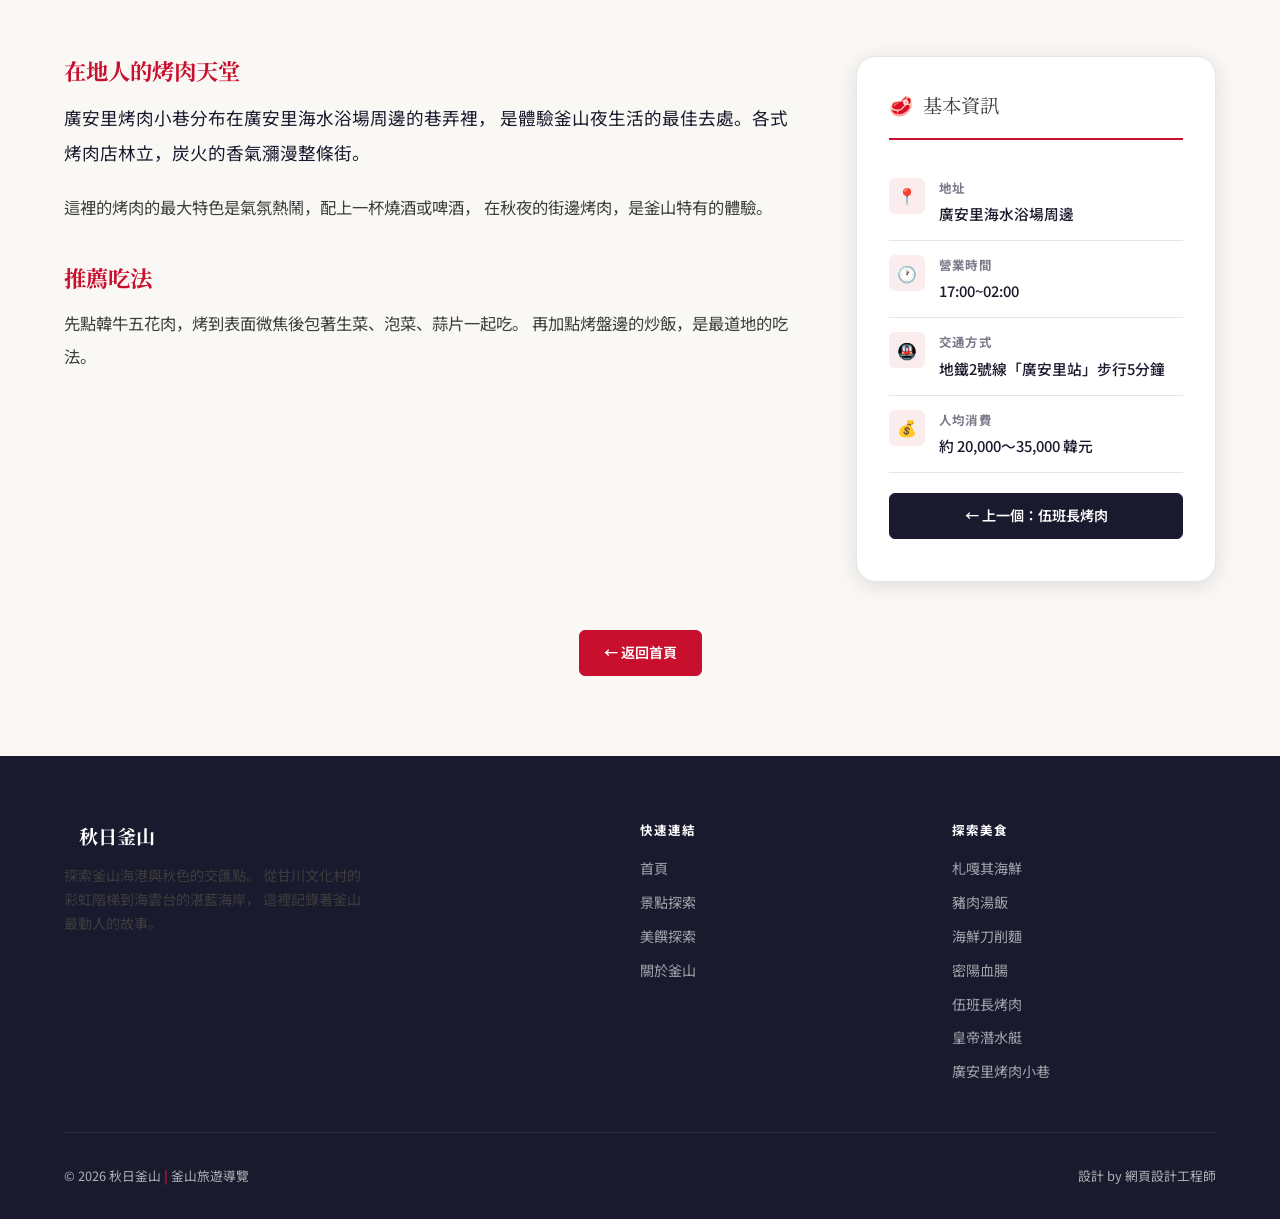
==== commit 913659e3: "修正導航順序" ====
--- a/food.html
+++ b/food.html
@@ -274,8 +274,8 @@
         </div>
 
         <div class="spot-detail-nav fade-in">
+          <a href="#jagalchi-food" class="spot-nav-btn">← 札嘎其海鮮</a>
           <a href="#nasari" class="spot-nav-btn">下一個：海鮮刀削麵 →</a>
-          <a href="#jagalchi-food" class="spot-nav-btn">← 札嘎其海鮮</a>
         </div>
       </div>
     </div>
